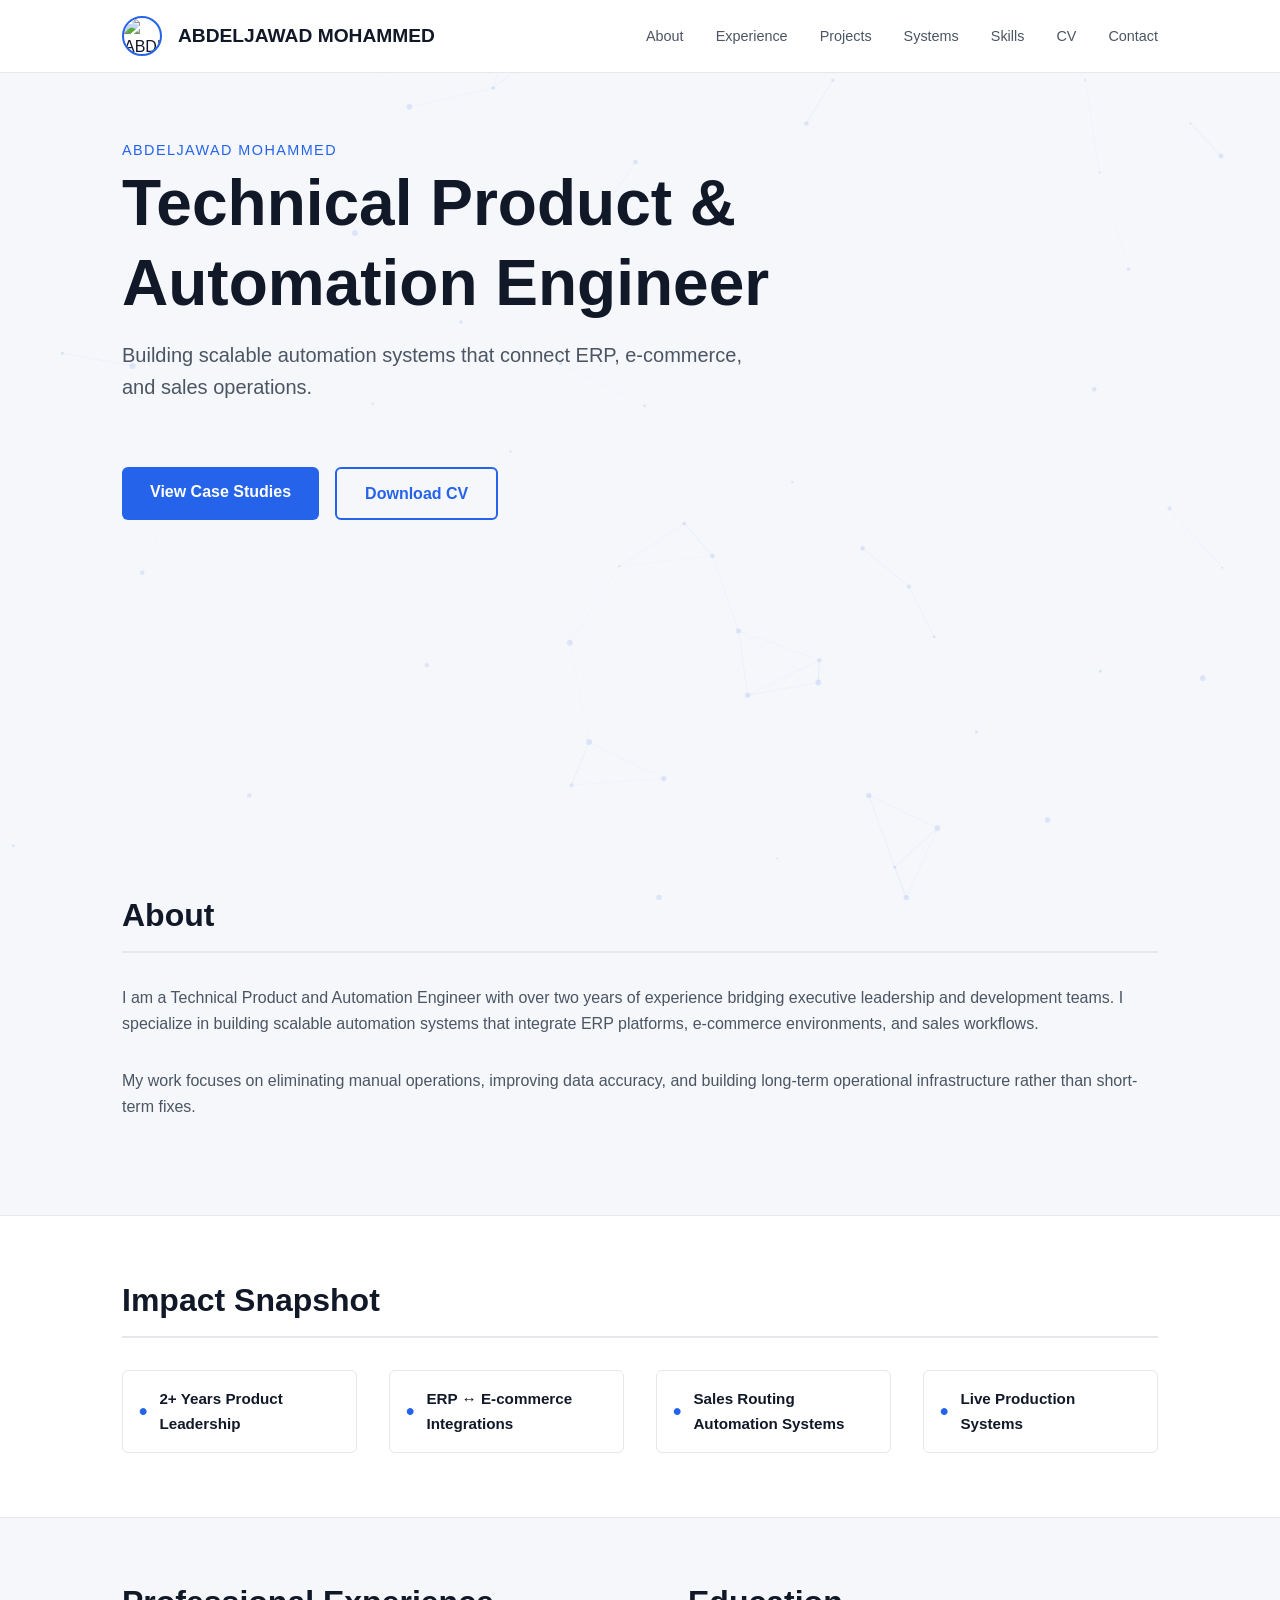
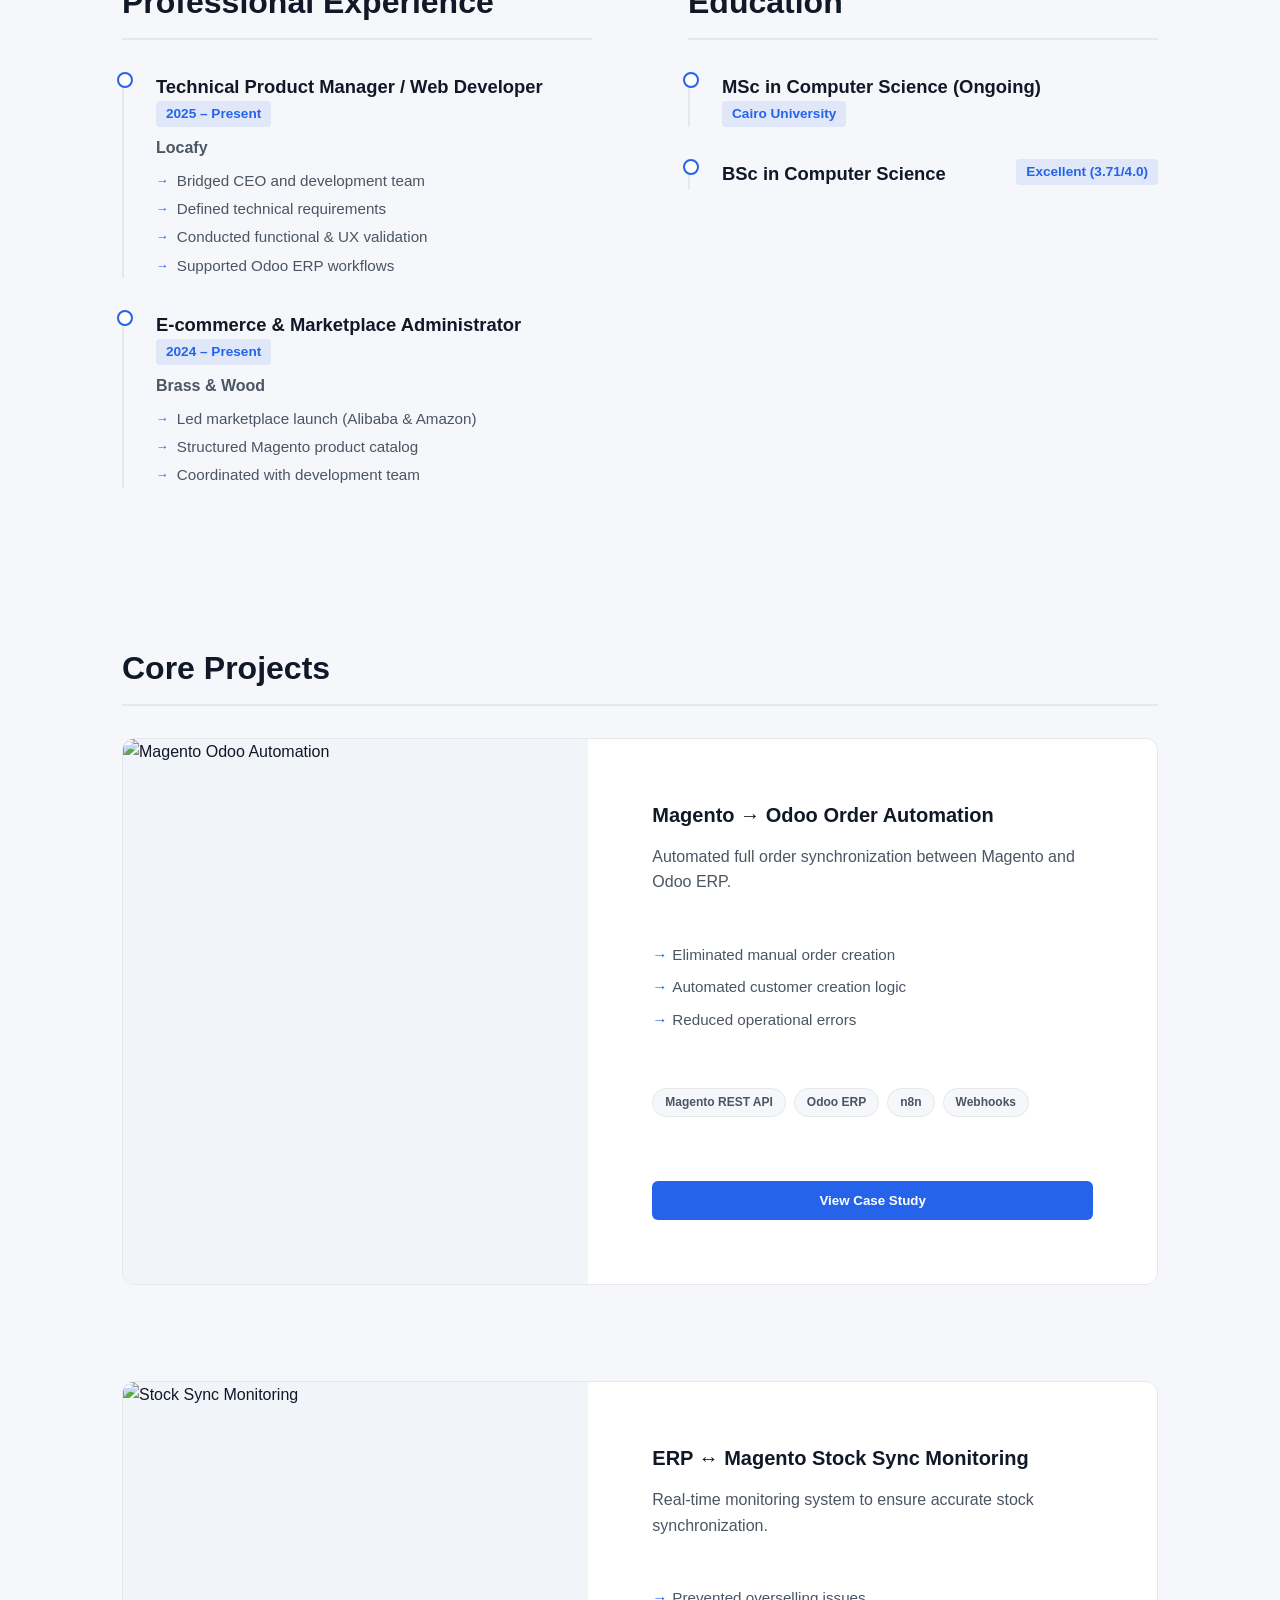
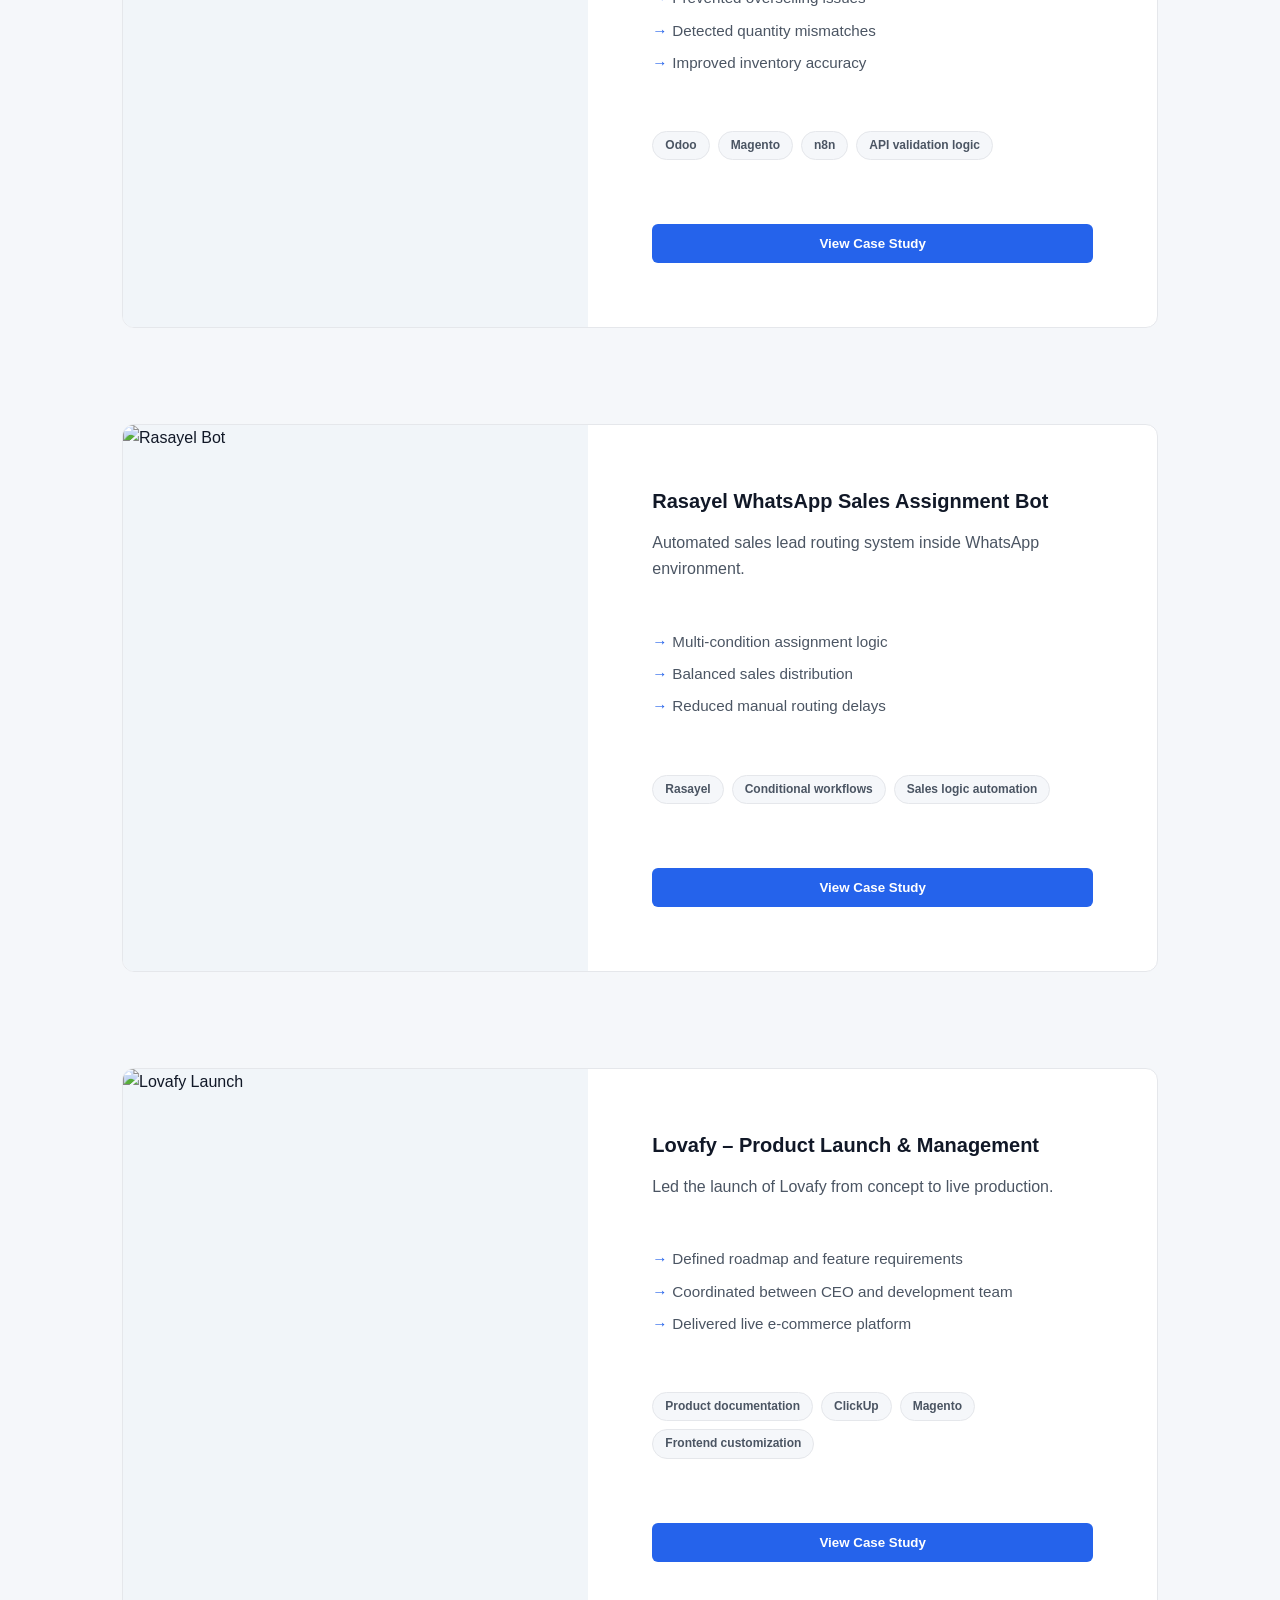
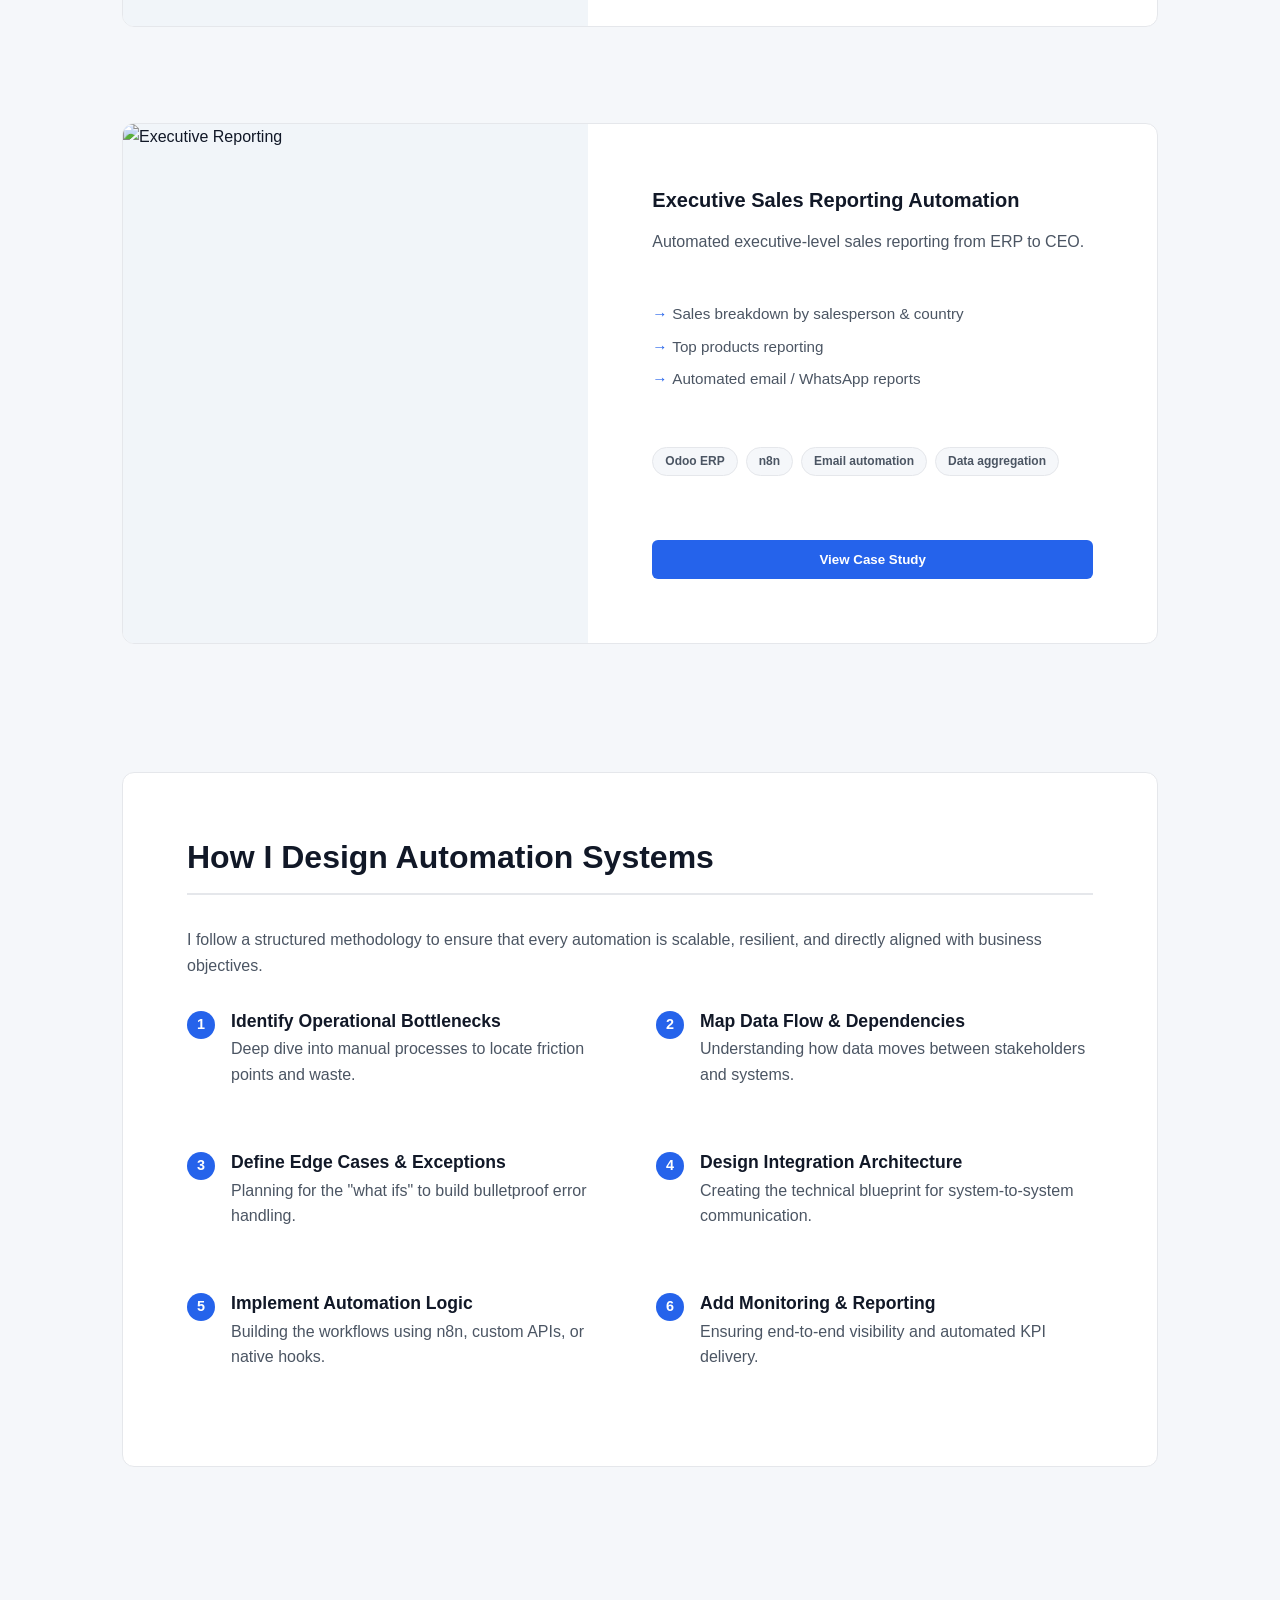
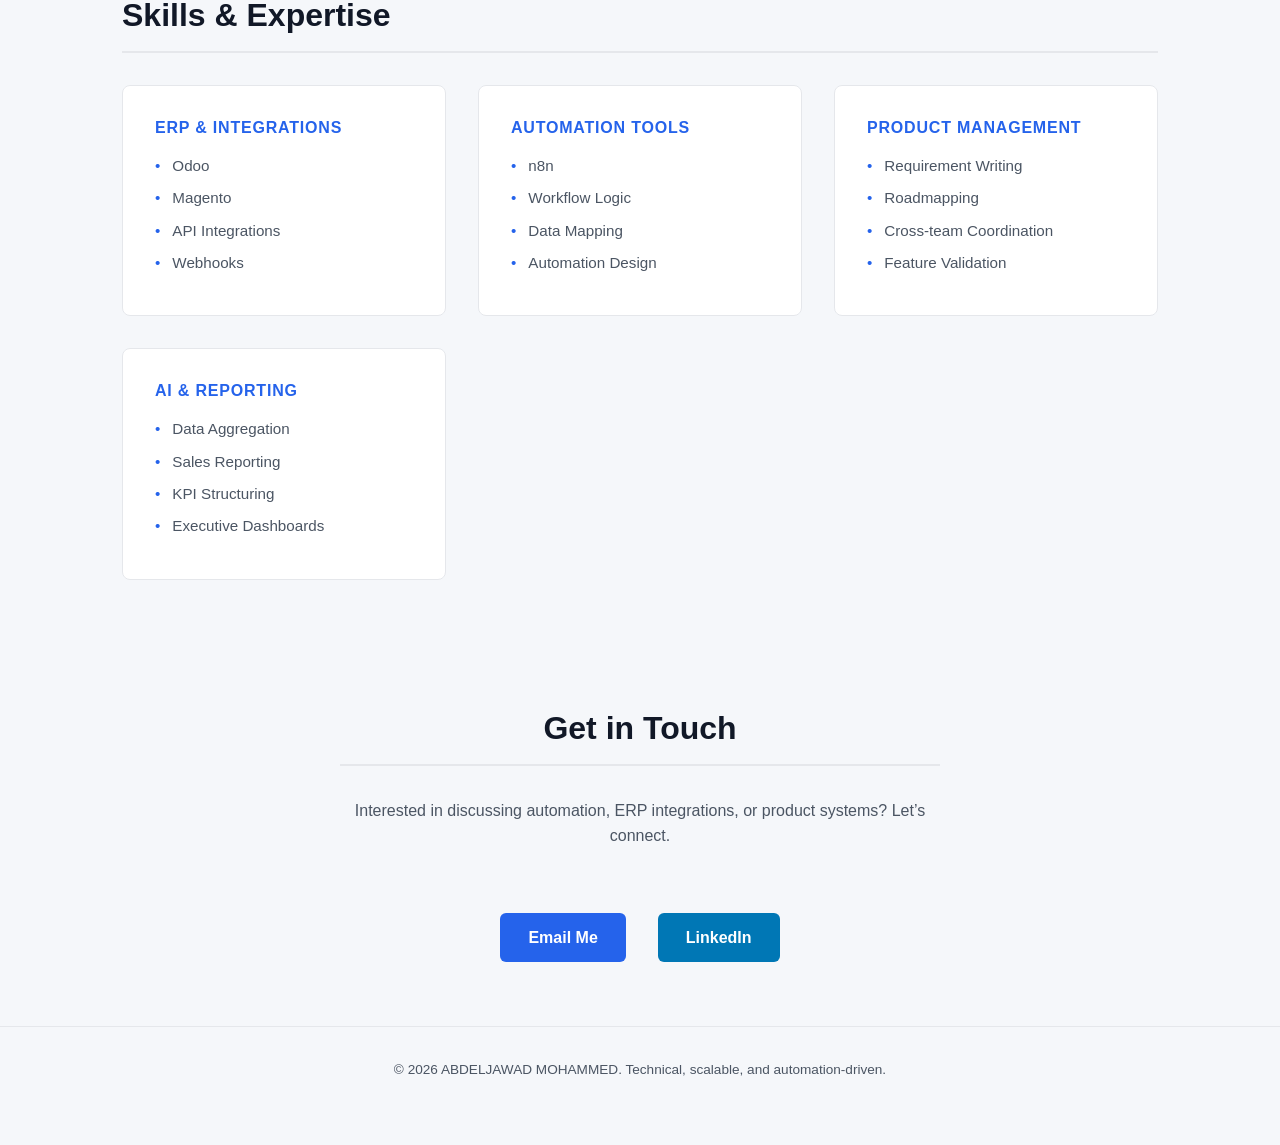
==== index.html @ 56928dad "Add files via upload" ====
<!DOCTYPE html>
<html lang="en">

<head>
    <meta charset="UTF-8">
    <meta name="viewport" content="width=device-width, initial-scale=1.0">
    <title>ABDELJAWAD MOHAMMED | Technical Product & Automation Engineer</title>
    <style>
        /* 
  ========================================
  CSS VARIABLES & ROOT
  ========================================
*/

        :root {
            /* Colors */
            --primary-color: #2563eb;
            /* Professional Blue */
            --primary-hover: #1d4ed8;
            --bg-color: #f5f7fa;
            /* Soft Gray */
            --text-color: #111827;
            /* Minimal Black */
            --text-secondary: #4b5563;
            /* Gray for subtle text */
            --border-color: #e5e7eb;
            --card-bg: #ffffff;

            /* Layout & Spacing */
            --container-max-width: 1100px;
            --spacing-xs: 0.5rem;
            --spacing-sm: 1rem;
            --spacing-md: 2rem;
            --spacing-lg: 4rem;
            --spacing-xl: 6rem;

            /* Typography */
            --font-main: -apple-system, BlinkMacSystemFont, "Segoe UI", Roboto, Oxygen, Ubuntu, Cantarell, "Open Sans", "Helvetica Neue", sans-serif;
            --font-size-base: 1rem;
            --line-height: 1.6;

            /* Utilities */
            --transition-speed: 0.3s;
            --shadow: 0 1px 3px 0 rgba(0, 0, 0, 0.1), 0 1px 2px 0 rgba(0, 0, 0, 0.06);
            --shadow-hover: 0 10px 15px -3px rgba(0, 0, 0, 0.1), 0 4px 6px -2px rgba(0, 0, 0, 0.05);
        }

        /* 
  ========================================
  LAYOUT & BASE STYLES
  ========================================
*/

        * {
            margin: 0;
            padding: 0;
            box-sizing: border-box;
        }

        html {
            scroll-behavior: smooth;
        }

        body {
            font-family: var(--font-main);
            background-color: var(--bg-color);
            color: var(--text-color);
            line-height: var(--line-height);
            font-size: var(--font-size-base);
            -webkit-font-smoothing: antialiased;
        }

        body.modal-open {
            overflow: hidden;
        }

        .container {
            max-width: var(--container-max-width);
            margin: 0 auto;
            padding: 0 var(--spacing-md);
        }

        section {
            padding: var(--spacing-lg) 0;
        }

        /* 
  ========================================
  TYPOGRAPHY
  ========================================
*/

        h1,
        h2,
        h3,
        h4 {
            font-weight: 700;
            margin-bottom: var(--spacing-sm);
            line-height: 1.25;
        }

        h1 {
            font-size: 2.5rem;
        }

        h2 {
            font-size: 2rem;
            border-bottom: 2px solid var(--border-color);
            padding-bottom: var(--spacing-sm);
            margin-bottom: var(--spacing-md);
        }

        h3 {
            font-size: 1.25rem;
        }

        p {
            margin-bottom: var(--spacing-md);
            color: var(--text-secondary);
        }

        a {
            color: var(--primary-color);
            text-decoration: none;
            transition: color var(--transition-speed);
        }

        a:hover {
            color: var(--primary-hover);
        }

        /* 
  ========================================
  COMPONENTS
  ========================================
*/

        /* Navigation */
        .main-header {
            position: sticky;
            top: 0;
            background-color: rgba(255, 255, 255, 0.95);
            backdrop-filter: blur(10px);
            border-bottom: 1px solid var(--border-color);
            z-index: 1000;
            padding: var(--spacing-sm) 0;
        }

        .nav-wrapper {
            display: flex;
            justify-content: space-between;
            align-items: center;
        }

        .nav-brand {
            display: flex;
            align-items: center;
            gap: var(--spacing-sm);
        }

        .header-avatar {
            width: 40px;
            height: 40px;
            border-radius: 50%;
            object-fit: cover;
            border: 2px solid var(--primary-color);
        }

        .nav-logo {
            font-weight: 700;
            font-size: 1.2rem;
            color: var(--text-color);
        }

        .nav-menu {
            list-style: none;
            display: flex;
            gap: var(--spacing-md);
        }

        .nav-link {
            color: var(--text-secondary);
            font-weight: 500;
            font-size: 0.9rem;
        }

        .nav-link:hover {
            color: var(--primary-color);
        }

        /* Hero Section */
        .hero-container {
            display: flex;
            flex-direction: column;
            justify-content: center;
            align-items: flex-start;
            min-height: 70vh;
        }

        .hero-name {
            color: var(--primary-color);
            text-transform: uppercase;
            letter-spacing: 0.1em;
            font-size: 0.9rem;
            margin-bottom: var(--spacing-xs);
        }

        .hero-title {
            font-size: 3.5rem;
            margin-bottom: var(--spacing-sm);
            color: var(--text-color);
        }

        .hero-sentence {
            font-size: 1.25rem;
            max-width: 650px;
            color: var(--text-secondary);
        }

        .cta-button {
            display: inline-block;
            background-color: var(--primary-color);
            color: #fff;
            padding: 0.75rem 1.75rem;
            border-radius: 6px;
            font-weight: 600;
            margin-top: var(--spacing-md);
            transition: transform 0.2s, background-color 0.2s, box-shadow 0.2s;
            border: none;
            cursor: pointer;
            text-align: center;
        }

        .cta-button:hover {
            background-color: var(--primary-hover);
            color: #fff;
            transform: translateY(-2px);
            box-shadow: 0 4px 6px -1px rgba(0, 0, 0, 0.1);
        }

        .cta-button-secondary {
            background-color: transparent;
            color: var(--primary-color);
            border: 2px solid var(--primary-color);
        }

        .cta-button-secondary:hover {
            background-color: var(--primary-color);
            color: #fff;
        }

        .hero-buttons {
            display: flex;
            gap: var(--spacing-sm);
            flex-wrap: wrap;
        }

        @media (max-width: 767px) {
            .hero-buttons .cta-button {
                width: 100%;
            }
        }

        /* Impact Section */
        .impact-grid {
            display: grid;
            grid-template-columns: repeat(auto-fit, minmax(200px, 1fr));
            gap: var(--spacing-md);
            margin-top: var(--spacing-md);
        }

        .impact-item {
            display: flex;
            align-items: center;
            font-weight: 600;
            color: var(--text-color);
            font-size: 0.95rem;
            padding: var(--spacing-sm);
            background: #fff;
            border: 1px solid var(--border-color);
            border-radius: 6px;
        }

        .impact-item::before {
            content: "•";
            color: var(--primary-color);
            font-size: 1.5rem;
            margin-right: 12px;
        }

        /* Project Cards */
        .project-section-grid {
            display: grid;
            grid-template-columns: 1fr;
            gap: var(--spacing-xl);
        }

        .project-card {
            background-color: var(--card-bg);
            border: 1px solid var(--border-color);
            border-radius: 12px;
            overflow: hidden;
            display: flex;
            flex-direction: column;
            transition: transform 0.3s, box-shadow 0.3s;
        }

        .project-card:hover {
            transform: translateY(-5px);
            box-shadow: var(--shadow-hover);
        }

        .project-media {
            width: 100%;
            aspect-ratio: 16/9;
            background-color: #f1f5f9;
            display: flex;
            align-items: center;
            justify-content: center;
            overflow: hidden;
        }

        .project-media img {
            width: 100%;
            height: 100%;
            object-fit: cover;
        }

        .project-content {
            padding: var(--spacing-lg);
            display: flex;
            flex-direction: column;
        }

        .project-highlights {
            list-style: none;
            margin: var(--spacing-sm) 0;
        }

        .project-highlights li {
            position: relative;
            padding-left: 20px;
            margin-bottom: 8px;
            font-size: 0.95rem;
            color: var(--text-secondary);
        }

        .project-highlights li::before {
            content: "→";
            position: absolute;
            left: 0;
            color: var(--primary-color);
        }

        .tech-stack {
            display: flex;
            flex-wrap: wrap;
            gap: var(--spacing-xs);
            margin: var(--spacing-md) 0;
        }

        .tech-badge {
            background-color: var(--bg-color);
            padding: 4px 12px;
            border-radius: 20px;
            font-size: 0.75rem;
            font-weight: 600;
            border: 1px solid var(--border-color);
            color: var(--text-secondary);
        }

        /* Skills */
        .skills-grid {
            display: grid;
            grid-template-columns: repeat(auto-fit, minmax(250px, 1fr));
            gap: var(--spacing-md);
        }

        .skills-category {
            background-color: var(--card-bg);
            padding: var(--spacing-md);
            border-radius: 8px;
            border: 1px solid var(--border-color);
        }

        .skills-category h3 {
            margin-bottom: var(--spacing-sm);
            color: var(--primary-color);
            font-size: 1rem;
            text-transform: uppercase;
            letter-spacing: 0.05em;
        }

        .skills-list {
            list-style: none;
        }

        .skills-list li {
            margin-bottom: 8px;
            font-size: 0.95rem;
            color: var(--text-secondary);
            display: flex;
            align-items: center;
        }

        .skills-list li::before {
            content: "•";
            color: var(--primary-color);
            margin-right: 12px;
        }

        /* Systems Approach */
        .systems-approach {
            background: #fff;
            padding: var(--spacing-lg);
            border-radius: 12px;
            border: 1px solid var(--border-color);
        }

        .steps-grid {
            display: grid;
            grid-template-columns: repeat(auto-fit, minmax(300px, 1fr));
            gap: var(--spacing-md);
            margin-top: var(--spacing-md);
        }

        .step-item {
            display: flex;
            gap: var(--spacing-sm);
        }

        .step-number {
            background: var(--primary-color);
            color: #fff;
            width: 28px;
            height: 28px;
            border-radius: 50%;
            display: flex;
            align-items: center;
            justify-content: center;
            font-weight: 700;
            font-size: 0.9rem;
            flex-shrink: 0;
        }

        .step-text h4 {
            font-size: 1.1rem;
            margin-bottom: 4px;
        }

        /* Modal System */
        .modal-overlay {
            position: fixed;
            top: 0;
            left: 0;
            width: 100%;
            height: 100%;
            background: rgba(17, 24, 39, 0.7);
            backdrop-filter: blur(4px);
            display: none;
            justify-content: center;
            align-items: center;
            z-index: 2000;
            opacity: 0;
            transition: opacity 0.3s ease;
        }

        .modal-overlay.active {
            display: flex;
            opacity: 1;
        }

        .modal-content {
            background: #fff;
            width: 90%;
            max-width: 900px;
            max-height: 90vh;
            border-radius: 12px;
            position: relative;
            overflow-y: auto;
            padding: var(--spacing-lg);
            box-shadow: 0 20px 25px -5px rgba(0, 0, 0, 0.1);
        }

        .modal-close {
            position: absolute;
            top: 20px;
            right: 20px;
            background: var(--bg-color);
            border: none;
            width: 40px;
            height: 40px;
            border-radius: 50%;
            cursor: pointer;
            display: flex;
            align-items: center;
            justify-content: center;
            font-size: 1.5rem;
            font-weight: bold;
            color: var(--text-secondary);
            transition: background 0.2s;
        }

        .modal-close:hover {
            background: var(--border-color);
            color: var(--text-color);
        }

        .modal-section {
            margin-bottom: var(--spacing-lg);
        }

        .modal-section h4 {
            text-transform: uppercase;
            letter-spacing: 0.1em;
            font-size: 0.85rem;
            color: var(--primary-color);
            margin-bottom: var(--spacing-sm);
        }

        .media-gallery {
            display: grid;
            grid-template-columns: repeat(auto-fit, minmax(250px, 1fr));
            gap: var(--spacing-sm);
            margin-top: var(--spacing-sm);
        }

        .media-item {
            aspect-ratio: 16/9;
            background: var(--bg-color);
            border-radius: 6px;
            display: flex;
            align-items: center;
            justify-content: center;
            color: var(--text-secondary);
            font-size: 0.9rem;
            border: 1px dashed var(--border-color);
        }

        /* Contact */
        .contact-wrapper {
            max-width: 600px;
            margin: 0 auto;
            text-align: center;
        }

        .contact-links {
            display: flex;
            justify-content: center;
            gap: var(--spacing-md);
            margin-top: var(--spacing-md);
        }

        /* Footer */
        .main-footer {
            padding: var(--spacing-md) 0;
            border-top: 1px solid var(--border-color);
            text-align: center;
            font-size: 0.85rem;
            color: var(--text-secondary);
        }

        /* 
  ========================================
  UTILITIES
  ========================================
*/

        .text-center {
            text-align: center;
        }

        .mt-sm {
            margin-top: var(--spacing-sm);
        }

        .mt-md {
            margin-top: var(--spacing-md);
        }

        /* 
  ========================================
  RESPONSIVE (Mobile First)
  ========================================
*/

        @media (max-width: 767px) {
            .hero-container {
                align-items: center;
                text-align: center;
                min-height: 60vh;
            }

            .hero-title {
                font-size: 2.2rem;
            }

            .cta-button {
                width: 100%;
            }

            .nav-menu {
                display: none;
                /* In a real project, add a hamburger menu */
            }

            section {
                padding: var(--spacing-lg) 0;
            }

            .modal-content {
                padding: var(--spacing-md);
                width: 95%;
            }
        }

        @media (min-width: 768px) {
            .project-card {
                flex-direction: row;
                min-height: 450px;
            }

            .project-media {
                width: 45%;
                aspect-ratio: auto;
            }

            .project-content {
                width: 55%;
                padding: var(--spacing-lg);
            }

            .hero-title {
                font-size: 4rem;
            }

            .profile-photo {
                width: 150px;
                height: 150px;
                border-radius: 50%;
                object-fit: cover;
                border: 4px solid #fff;
                box-shadow: var(--shadow);
                margin-bottom: var(--spacing-md);
            }

            .hero-layout {
                display: flex;
                flex-direction: column;
                align-items: flex-start;
                gap: var(--spacing-md);
            }

            @media (min-width: 768px) {
                .hero-layout {
                    flex-direction: row-reverse;
                    align-items: center;
                    justify-content: space-between;
                    width: 100%;
                    gap: var(--spacing-xl);
                }

                .profile-photo {
                    width: 250px;
                    height: 250px;
                    margin-bottom: 0;
                }

                .hero-text {
                    flex: 1;
                }
            }
        }

        /* Experience & Education Styles */
        .exp-item,
        .edu-item {
            position: relative;
            padding-left: 2rem;
            border-left: 2px solid var(--border-color);
            margin-bottom: var(--spacing-md);
            transition: border-color var(--transition-speed);
        }

        .exp-item:hover,
        .edu-item:hover {
            border-left-color: var(--primary-color);
        }

        .exp-item::before,
        .edu-item::before {
            content: "";
            position: absolute;
            left: -7px;
            top: 0;
            width: 12px;
            height: 12px;
            border-radius: 50%;
            background: #fff;
            border: 2px solid var(--primary-color);
        }

        .exp-header,
        .edu-header {
            display: flex;
            justify-content: space-between;
            align-items: flex-start;
            flex-wrap: wrap;
            margin-bottom: var(--spacing-xs);
        }

        .exp-title,
        .edu-title {
            font-weight: 700;
            font-size: 1.15rem;
            color: var(--text-color);
        }

        .exp-date,
        .edu-date {
            font-size: 0.85rem;
            font-weight: 600;
            color: var(--primary-color);
            background: rgba(37, 99, 235, 0.1);
            padding: 2px 10px;
            border-radius: 4px;
        }

        .exp-company {
            font-weight: 600;
            color: var(--text-secondary);
            margin-bottom: var(--spacing-xs);
        }

        .exp-list {
            list-style: none;
            padding: 0;
        }

        .exp-list li {
            font-size: 0.95rem;
            color: var(--text-secondary);
            margin-bottom: 4px;
            display: flex;
            align-items: center;
        }

        .exp-list li::before {
            content: "→";
            color: var(--primary-color);
            margin-right: 8px;
            font-size: 0.8rem;
        }

        /* 
  ========================================
  ANIMATIONS & INTERACTIVITY
  ========================================
*/
        #bg-canvas {
            position: fixed;
            top: 0;
            left: 0;
            width: 100%;
            height: 100%;
            z-index: -1;
            pointer-events: none;
            opacity: 0.6;
        }

        .reveal {
            opacity: 0;
            transform: translateY(30px);
            transition: all 0.8s cubic-bezier(0.16, 1, 0.3, 1);
        }

        .reveal.active {
            opacity: 1;
            transform: translateY(0);
        }

        @keyframes fadeInUp {
            from {
                opacity: 0;
                transform: translateY(20px);
            }

            to {
                opacity: 1;
                transform: translateY(0);
            }
        }

        .animate-fade-in {
            animation: fadeInUp 0.8s cubic-bezier(0.16, 1, 0.3, 1) forwards;
        }

        .delay-1 {
            animation-delay: 0.2s;
        }

        .delay-2 {
            animation-delay: 0.4s;
        }

        .delay-3 {
            animation-delay: 0.6s;
        }

        /* Card Hover Premium Effects */
        .project-card,
        .skills-category,
        .exp-item,
        .edu-item {
            transition: transform 0.4s cubic-bezier(0.16, 1, 0.3, 1), box-shadow 0.4s ease;
        }

        .project-card:hover {
            transform: translateY(-8px) scale(1.01);
            box-shadow: 0 20px 40px rgba(0, 0, 0, 0.08);
        }

        .skills-category:hover,
        .exp-item:hover,
        .edu-item:hover {
            transform: translateX(5px);
        }

        .cta-button-secondary {
            background-color: transparent;
            color: var(--primary-color);
            border: 2px solid var(--primary-color);
        }

        .cta-button-secondary:hover {
            background-color: var(--primary-color);
            color: #fff;
        }

        .hero-buttons {
            display: flex;
            gap: var(--spacing-sm);
            flex-wrap: wrap;
        }

        @media (max-width: 767px) {
            .hero-buttons .cta-button {
                width: 100%;
            }
        }
    </style>
</head>

<body>
    <canvas id="bg-canvas"></canvas>

    <!-- HEADER / NAVIGATION START -->
    <header class="main-header">
        <div class="container nav-wrapper">
            <div class="nav-brand">
                <img src="https://images.unsplash.com/photo-1507003211169-0a1dd7228f2d?bg=f5f7fa&auto=format&fit=crop&q=80&w=100"
                    alt="ABDELJAWAD MOHAMMED" class="header-avatar">
                <div class="nav-logo">ABDELJAWAD MOHAMMED</div>
            </div>
            <nav>
                <ul class="nav-menu">
                    <li><a href="#about" class="nav-link">About</a></li>
                    <li><a href="#experience" class="nav-link">Experience</a></li>
                    <li><a href="#projects" class="nav-link">Projects</a></li>
                    <li><a href="#systems" class="nav-link">Systems</a></li>
                    <li><a href="#skills" class="nav-link">Skills</a></li>
                    <li><a href="images/cv.pdf" class="nav-link" download>CV</a></li>
                    <li><a href="#contact" class="nav-link">Contact</a></li>
                </ul>
            </nav>
        </div>
    </header>
    <!-- HEADER / NAVIGATION END -->

    <main>
        <!-- HERO SECTION START -->
        <section id="hero" class="hero-section">
            <div class="container hero-container">
                <div class="hero-text">
                    <span class="hero-name animate-fade-in">ABDELJAWAD MOHAMMED</span>
                    <h1 class="hero-title animate-fade-in delay-1">Technical Product & <br>Automation Engineer</h1>
                    <p class="hero-sentence animate-fade-in delay-2">
                        Building scalable automation systems that connect ERP, e-commerce, and sales operations.
                    </p>
                    <div class="hero-buttons animate-fade-in delay-3">
                        <a href="#projects" class="cta-button">View Case Studies</a>
                        <a href="images/cv.pdf" class="cta-button cta-button-secondary" download>Download CV</a>
                    </div>
                </div>
            </div>
        </section>
        <!-- HERO SECTION END -->

        <!-- ABOUT SECTION START -->
        <section id="about" class="about-section">
            <div class="container">
                <h2>About</h2>
                <div class="about-content"
                    style="display: flex; flex-wrap: wrap; gap: var(--spacing-lg); align-items: center;">
                    <div style="flex: 1; min-width: 300px;">
                        <p>
                            I am a Technical Product and Automation Engineer with over two years of experience bridging
                            executive leadership and development teams. I specialize in building scalable automation
                            systems that integrate ERP platforms, e-commerce environments, and sales workflows.
                        </p>
                        <p>
                            My work focuses on eliminating manual operations, improving data accuracy, and building
                            long-term operational infrastructure rather than short-term fixes.
                        </p>
                    </div>
                </div>
            </div>
        </section>
        <!-- ABOUT SECTION END -->

        <!-- IMPACT SNAPSHOT START -->
        <section id="impact" class="impact-section"
            style="background: #fff; border-top: 1px solid var(--border-color); border-bottom: 1px solid var(--border-color);">
            <div class="container">
                <h2>Impact Snapshot</h2>
                <div class="impact-grid">
                    <div class="impact-item">2+ Years Product Leadership</div>
                    <div class="impact-item">ERP ↔ E-commerce Integrations</div>
                    <div class="impact-item">Sales Routing Automation Systems</div>
                    <div class="impact-item">Live Production Systems</div>
                </div>
            </div>
        </section>
        <!-- IMPACT SNAPSHOT END -->

        <!-- EXPERIENCE SECTION START -->
        <section id="experience" class="experience-section">
            <div class="container">
                <div
                    style="display: grid; grid-template-columns: repeat(auto-fit, minmax(300px, 1fr)); gap: var(--spacing-xl);">
                    <!-- Professional Experience -->
                    <div>
                        <h2>Professional Experience</h2>

                        <div class="exp-item">
                            <div class="exp-header">
                                <div class="exp-title">Technical Product Manager / Web Developer</div>
                                <div class="exp-date">2025 – Present</div>
                            </div>
                            <div class="exp-company">Locafy</div>
                            <ul class="exp-list">
                                <li>Bridged CEO and development team</li>
                                <li>Defined technical requirements</li>
                                <li>Conducted functional & UX validation</li>
                                <li>Supported Odoo ERP workflows</li>
                            </ul>
                        </div>

                        <div class="exp-item">
                            <div class="exp-header">
                                <div class="exp-title">E-commerce & Marketplace Administrator</div>
                                <div class="exp-date">2024 – Present</div>
                            </div>
                            <div class="exp-company">Brass & Wood</div>
                            <ul class="exp-list">
                                <li>Led marketplace launch (Alibaba & Amazon)</li>
                                <li>Structured Magento product catalog</li>
                                <li>Coordinated with development team</li>
                            </ul>
                        </div>
                    </div>

                    <!-- Education -->
                    <div>
                        <h2>Education</h2>

                        <div class="edu-item">
                            <div class="edu-header">
                                <div class="edu-title">MSc in Computer Science (Ongoing)</div>
                                <div class="edu-date">Cairo University</div>
                            </div>
                        </div>

                        <div class="edu-item">
                            <div class="edu-header">
                                <div class="edu-title">BSc in Computer Science</div>
                                <div class="edu-date">Excellent (3.71/4.0)</div>
                            </div>
                        </div>
                    </div>
                </div>
            </div>
        </section>
        <!-- EXPERIENCE SECTION END -->

        <!-- PROJECTS SECTION START -->
        <section id="projects" class="project-section">
            <div class="container">
                <h2>Core Projects</h2>
                <div class="project-section-grid">

                    <!-- PROJECT CARD 1 -->
                    <article class="project-card">
                        <div class="project-media">
                            <img src="https://images.unsplash.com/photo-1551288049-bebda4e38f71?auto=format&fit=crop&q=80&w=800"
                                alt="Magento Odoo Automation">
                        </div>
                        <div class="project-content">
                            <h3>Magento → Odoo Order Automation</h3>
                            <p>Automated full order synchronization between Magento and Odoo ERP.</p>
                            <ul class="project-highlights">
                                <li>Eliminated manual order creation</li>
                                <li>Automated customer creation logic</li>
                                <li>Reduced operational errors</li>
                            </ul>
                            <div class="tech-stack">
                                <span class="tech-badge">Magento REST API</span>
                                <span class="tech-badge">Odoo ERP</span>
                                <span class="tech-badge">n8n</span>
                                <span class="tech-badge">Webhooks</span>
                            </div>
                            <button class="cta-button open-modal" data-project="project1">View Case Study</button>
                        </div>
                    </article>

                    <!-- PROJECT CARD 2 -->
                    <article class="project-card">
                        <div class="project-media">
                            <img src="https://images.unsplash.com/photo-1518770660439-4636190af475?auto=format&fit=crop&q=80&w=800"
                                alt="Stock Sync Monitoring">
                        </div>
                        <div class="project-content">
                            <h3>ERP ↔ Magento Stock Sync Monitoring</h3>
                            <p>Real-time monitoring system to ensure accurate stock synchronization.</p>
                            <ul class="project-highlights">
                                <li>Prevented overselling issues</li>
                                <li>Detected quantity mismatches</li>
                                <li>Improved inventory accuracy</li>
                            </ul>
                            <div class="tech-stack">
                                <span class="tech-badge">Odoo</span>
                                <span class="tech-badge">Magento</span>
                                <span class="tech-badge">n8n</span>
                                <span class="tech-badge">API validation logic</span>
                            </div>
                            <button class="cta-button open-modal" data-project="project2">View Case Study</button>
                        </div>
                    </article>

                    <!-- PROJECT CARD 3 -->
                    <article class="project-card">
                        <div class="project-media">
                            <img src="https://images.unsplash.com/photo-1551434678-e076c223a692?auto=format&fit=crop&q=80&w=800"
                                alt="Rasayel Bot">
                        </div>
                        <div class="project-content">
                            <h3>Rasayel WhatsApp Sales Assignment Bot</h3>
                            <p>Automated sales lead routing system inside WhatsApp environment.</p>
                            <ul class="project-highlights">
                                <li>Multi-condition assignment logic</li>
                                <li>Balanced sales distribution</li>
                                <li>Reduced manual routing delays</li>
                            </ul>
                            <div class="tech-stack">
                                <span class="tech-badge">Rasayel</span>
                                <span class="tech-badge">Conditional workflows</span>
                                <span class="tech-badge">Sales logic automation</span>
                            </div>
                            <button class="cta-button open-modal" data-project="project3">View Case Study</button>
                        </div>
                    </article>

                    <!-- PROJECT CARD 4 -->
                    <article class="project-card">
                        <div class="project-media">
                            <img src="https://images.unsplash.com/photo-1460925895917-afdab827c52f?auto=format&fit=crop&q=80&w=800"
                                alt="Lovafy Launch">
                        </div>
                        <div class="project-content">
                            <h3>Lovafy – Product Launch & Management</h3>
                            <p>Led the launch of Lovafy from concept to live production.</p>
                            <ul class="project-highlights">
                                <li>Defined roadmap and feature requirements</li>
                                <li>Coordinated between CEO and development team</li>
                                <li>Delivered live e-commerce platform</li>
                            </ul>
                            <div class="tech-stack">
                                <span class="tech-badge">Product documentation</span>
                                <span class="tech-badge">ClickUp</span>
                                <span class="tech-badge">Magento</span>
                                <span class="tech-badge">Frontend customization</span>
                            </div>
                            <button class="cta-button open-modal" data-project="project4">View Case Study</button>
                        </div>
                    </article>

                    <!-- PROJECT CARD 5 -->
                    <article class="project-card">
                        <div class="project-media">
                            <img src="https://images.unsplash.com/photo-1551288049-bebda4e38f71?auto=format&fit=crop&q=80&w=800"
                                alt="Executive Reporting">
                        </div>
                        <div class="project-content">
                            <h3>Executive Sales Reporting Automation</h3>
                            <p>Automated executive-level sales reporting from ERP to CEO.</p>
                            <ul class="project-highlights">
                                <li>Sales breakdown by salesperson & country</li>
                                <li>Top products reporting</li>
                                <li>Automated email / WhatsApp reports</li>
                            </ul>
                            <div class="tech-stack">
                                <span class="tech-badge">Odoo ERP</span>
                                <span class="tech-badge">n8n</span>
                                <span class="tech-badge">Email automation</span>
                                <span class="tech-badge">Data aggregation</span>
                            </div>
                            <button class="cta-button open-modal" data-project="project5">View Case Study</button>
                        </div>
                    </article>

                </div>
            </div>
        </section>
        <!-- PROJECTS SECTION END -->

        <!-- SYSTEMS APPROACH START -->
        <section id="systems" class="systems-section">
            <div class="container">
                <div class="systems-approach">
                    <h2>How I Design Automation Systems</h2>
                    <p>I follow a structured methodology to ensure that every automation is scalable, resilient, and
                        directly aligned with business objectives.</p>
                    <div class="steps-grid">
                        <div class="step-item">
                            <div class="step-number">1</div>
                            <div class="step-text">
                                <h4>Identify Operational Bottlenecks</h4>
                                <p>Deep dive into manual processes to locate friction points and waste.</p>
                            </div>
                        </div>
                        <div class="step-item">
                            <div class="step-number">2</div>
                            <div class="step-text">
                                <h4>Map Data Flow & Dependencies</h4>
                                <p>Understanding how data moves between stakeholders and systems.</p>
                            </div>
                        </div>
                        <div class="step-item">
                            <div class="step-number">3</div>
                            <div class="step-text">
                                <h4>Define Edge Cases & Exceptions</h4>
                                <p>Planning for the "what ifs" to build bulletproof error handling.</p>
                            </div>
                        </div>
                        <div class="step-item">
                            <div class="step-number">4</div>
                            <div class="step-text">
                                <h4>Design Integration Architecture</h4>
                                <p>Creating the technical blueprint for system-to-system communication.</p>
                            </div>
                        </div>
                        <div class="step-item">
                            <div class="step-number">5</div>
                            <div class="step-text">
                                <h4>Implement Automation Logic</h4>
                                <p>Building the workflows using n8n, custom APIs, or native hooks.</p>
                            </div>
                        </div>
                        <div class="step-item">
                            <div class="step-number">6</div>
                            <div class="step-text">
                                <h4>Add Monitoring & Reporting</h4>
                                <p>Ensuring end-to-end visibility and automated KPI delivery.</p>
                            </div>
                        </div>
                    </div>
                </div>
            </div>
        </section>
        <!-- SYSTEMS APPROACH END -->

        <!-- SKILLS SECTION START -->
        <section id="skills" class="skills-section reveal">
            <div class="container">
                <h2>Skills & Expertise</h2>
                <div class="skills-grid">

                    <div class="skills-category">
                        <h3>ERP & Integrations</h3>
                        <ul class="skills-list">
                            <li>Odoo</li>
                            <li>Magento</li>
                            <li>API Integrations</li>
                            <li>Webhooks</li>
                        </ul>
                    </div>

                    <div class="skills-category">
                        <h3>Automation Tools</h3>
                        <ul class="skills-list">
                            <li>n8n</li>
                            <li>Workflow Logic</li>
                            <li>Data Mapping</li>
                            <li>Automation Design</li>
                        </ul>
                    </div>

                    <div class="skills-category">
                        <h3>Product Management</h3>
                        <ul class="skills-list">
                            <li>Requirement Writing</li>
                            <li>Roadmapping</li>
                            <li>Cross-team Coordination</li>
                            <li>Feature Validation</li>
                        </ul>
                    </div>

                    <div class="skills-category">
                        <h3>AI & Reporting</h3>
                        <ul class="skills-list">
                            <li>Data Aggregation</li>
                            <li>Sales Reporting</li>
                            <li>KPI Structuring</li>
                            <li>Executive Dashboards</li>
                        </ul>
                    </div>

                </div>
            </div>
        </section>
        <!-- SKILLS SECTION END -->

        <!-- CONTACT SECTION START -->
        <section id="contact" class="contact-section">
            <div class="container">
                <div class="contact-wrapper">
                    <h2>Get in Touch</h2>
                    <p>Interested in discussing automation, ERP integrations, or product systems? Let’s connect.</p>
                    <div class="contact-links">
                        <a href="mailto:contact@example.com" class="cta-button">Email Me</a>
                        <a href="https://www.linkedin.com/in/abdeljawad-mohammad-a510312a4/" target="_blank"
                            class="cta-button" style="background-color: #0077b5;">LinkedIn</a>
                    </div>
                </div>
            </div>
        </section>
        <!-- CONTACT SECTION END -->
    </main>

    <!-- FOOTER START -->
    <footer class="main-footer">
        <div class="container">
            <p>&copy; 2026 ABDELJAWAD MOHAMMED. Technical, scalable, and automation-driven.</p>
        </div>
    </footer>
    <!-- FOOTER END -->

    <!-- REUSABLE MODAL COMPONENT START -->
    <div class="modal-overlay" id="modalOverlay">
        <div class="modal-content">
            <button class="modal-close" id="modalClose">&times;</button>
            <div id="modalBody">
                <!-- Content injected via JS -->
            </div>
        </div>
    </div>
    <!-- REUSABLE MODAL COMPONENT END -->

    <script>
        // Project Technical Data for Modal
        const projectData = {
            project1: {
                title: "Magento → Odoo Order Automation",
                problem: "Manual order transmission from Magento to Odoo ERP was causing processing bottlenecks, data entry errors, and significant delays in fulfillment.",
                solution: "Implemented a real-time automation engine using n8n and Magento REST APIs to instantly create orders and customers in Odoo upon checkout.",
                impact: "100% elimination of manual data entry, 0% synchronization errors, and a 4-hour reduction in order-to-fulfillment lead time.",
                architecture: "Webhooks → n8n Orchestrator → Magento REST → Odoo XML-RPC",
                media: ["Screenshot 1", "Screenshot 2"]
            },
            project2: {
                title: "ERP ↔ Magento Stock Sync Monitoring",
                problem: "Discrepancies between warehouse stock levels and online availability led to overselling and poor customer experience.",
                solution: "Built a persistent monitoring layer that validates stock counts across systems every 15 minutes, flagging mismatches immediately.",
                impact: "Prevented over 50+ potential overselling incidents per month and achieved 99.9% inventory accuracy.",
                architecture: "Odoo Stock API ↔ n8n Validation Logic ↔ Magento Category API",
                media: ["Monitoring Dashboard", "Alert System"]
            },
            project3: {
                title: "Rasayel WhatsApp Sales Assignment Bot",
                problem: "Incoming leads on WhatsApp were being manually assigned, leading to slow response times and uneven workload distribution among sales reps.",
                solution: "Developed a conditional routing bot that evaluates lead region, product interest, and rep availability to assign conversations automatically.",
                impact: "Average lead response time dropped from 45 minutes to 2 minutes; balanced workload increased sales team efficiency by 30%.",
                architecture: "Rasayel API → Logic Controllers → Sales Assignment Rules",
                media: ["Workflow Diagram", "Assignment Logic"]
            },
            project4: {
                title: "Lovafy – Product Launch & Management",
                problem: "The project lacked a technical roadmap and a bridge between executive vision and development execution, delaying the launch of the MVP.",
                solution: "Took ownership of the product lifecycle, defining technical requirements, managing the backlog in ClickUp, and coordinating frontend customizations.",
                impact: "Successfully delivered the live production platform on schedule with all core features validated and functional.",
                architecture: "Product Roadmap ↔ ClickUp Backlog ↔ Multidisciplinary Team",
                media: ["Product Roadmap", "Platform Preview"]
            },
            project5: {
                title: "Executive Sales Reporting Automation",
                problem: "Executives had to wait until the end of the month for manual reports, making data-driven decision-making difficult mid-month.",
                solution: "Automated the extraction and aggregation of sales data from Odoo, delivering dynamic daily reports via email and WhatsApp.",
                impact: "Real-time visibility into salesperson performance and top products, enabling immediate strategic pivots.",
                architecture: "Odoo Data Models → n8n Aggregator → HTML Email / WhatsApp API",
                media: ["Sample Report", "Automation Logic"]
            }
        };

        const overlay = document.getElementById('modalOverlay');
        const modalBody = document.getElementById('modalBody');
        const closeBtn = document.getElementById('modalClose');

        function openModal(projectId) {
            const data = projectData[projectId]
            if (!data) return;

            modalBody.innerHTML = `
                <div class="modal-section">
                    <h1 style="font-size: 1.8rem; margin-bottom: 0.5rem;">${data.title}</h1>
                    <div class="tech-stack">
                        ${document.querySelector(`[data-project="${projectId}"]`).parentElement.querySelector('.tech-stack').innerHTML}
                    </div>
                </div>
                
                <div class="modal-section">
                    <h4>The Problem</h4>
                    <p>${data.problem}</p>
                </div>

                <div class="modal-section">
                    <h4>The Solution</h4>
                    <p>${data.solution}</p>
                </div>

                <div class="modal-section">
                    <h4>Architecture</h4>
                    <p style="font-family: monospace; background: var(--bg-color); padding: 1rem; border-radius: 6px; font-size: 0.9rem;">${data.architecture}</p>
                </div>

                <div class="modal-section">
                    <h4>Results & Impact</h4>
                    <p>${data.impact}</p>
                </div>

                <div class="modal-section">
                    <h4>Media Gallery</h4>
                    <div class="media-gallery">
                        <div class="media-item">Image Placement 1</div>
                        <div class="media-item">Image Placement 2</div>
                        <div class="media-item">Future Video/PDF Link</div>
                    </div>
                </div>
            `;

            overlay.classList.add('active');
            document.body.classList.add('modal-open');
        }

        function closeModal() {
            overlay.classList.remove('active');
            document.body.classList.remove('modal-open');
        }

        // Event Listeners
        document.querySelectorAll('.open-modal').forEach(btn => {
            btn.addEventListener('click', () => openModal(btn.dataset.project));
        });

        closeBtn.addEventListener('click', closeModal);
        overlay.addEventListener('click', (e) => {
            if (e.target === overlay) closeModal();
        });

        document.addEventListener('keydown', (e) => {
            if (e.key === 'Escape') closeModal();
        });

        /* 
  ========================================
  PARTICLE BACKGROUND SYSTEM
  ========================================
*/
        const canvas = document.getElementById('bg-canvas');
        const ctx = canvas.getContext('2d');
        let particles = [];
        const particleCount = 60;
        const mouse = { x: null, y: null, radius: 150 };

        window.addEventListener('mousemove', (e) => {
            mouse.x = e.x;
            mouse.y = e.y;
        });

        function resizeCanvas() {
            canvas.width = window.innerWidth;
            canvas.height = window.innerHeight;
        }

        class Particle {
            constructor() {
                this.x = Math.random() * canvas.width;
                this.y = Math.random() * canvas.height;
                this.size = Math.random() * 2 + 1;
                this.speedX = Math.random() * 0.5 - 0.25;
                this.speedY = Math.random() * 0.5 - 0.25;
                this.baseX = this.x;
                this.baseY = this.y;
                this.density = (Math.random() * 30) + 1;
            }

            draw() {
                ctx.fillStyle = 'rgba(37, 99, 235, 0.2)';
                ctx.beginPath();
                ctx.arc(this.x, this.y, this.size, 0, Math.PI * 2);
                ctx.closePath();
                ctx.fill();
            }

            update() {
                // Return to base position
                let dx = mouse.x - this.x;
                let dy = mouse.y - this.y;
                let distance = Math.sqrt(dx * dx + dy * dy);
                let forceDirectionX = dx / distance;
                let forceDirectionY = dy / distance;
                let maxDistance = mouse.radius;
                let force = (maxDistance - distance) / maxDistance;
                let directionX = forceDirectionX * force * this.density;
                let directionY = forceDirectionY * force * this.density;

                if (distance < mouse.radius) {
                    this.x -= directionX;
                    this.y -= directionY;
                } else {
                    if (this.x !== this.baseX) {
                        let dx = this.x - this.baseX;
                        this.x -= dx / 15;
                    }
                    if (this.y !== this.baseY) {
                        let dy = this.y - this.baseY;
                        this.y -= dy / 15;
                    }
                }

                // Gentle drift
                this.baseX += this.speedX;
                this.baseY += this.speedY;

                // Bounce off edges
                if (this.baseX > canvas.width || this.baseX < 0) this.speedX *= -1;
                if (this.baseY > canvas.height || this.baseY < 0) this.speedY *= -1;
            }
        }

        function initParticles() {
            particles = [];
            for (let i = 0; i < particleCount; i++) {
                particles.push(new Particle());
            }
        }

        function animate() {
            ctx.clearRect(0, 0, canvas.width, canvas.height);
            for (let i = 0; i < particles.length; i++) {
                particles[i].update();
                particles[i].draw();

                for (let j = i; j < particles.length; j++) {
                    let dx = particles[i].x - particles[j].x;
                    let dy = particles[i].y - particles[j].y;
                    let distance = Math.sqrt(dx * dx + dy * dy);

                    if (distance < 120) {
                        ctx.strokeStyle = `rgba(37, 99, 235, ${0.15 * (1 - distance / 120)})`;
                        ctx.lineWidth = 1;
                        ctx.beginPath();
                        ctx.moveTo(particles[i].x, particles[i].y);
                        ctx.lineTo(particles[j].x, particles[j].y);
                        ctx.stroke();
                        ctx.closePath();
                    }
                }
            }
            requestAnimationFrame(animate);
        }

        /* 
  ========================================
  SCROLL REVEAL OBSERVER
  ========================================
*/
        const revealCallback = (entries, observer) => {
            entries.forEach(entry => {
                if (entry.isIntersecting) {
                    entry.target.classList.add('active');
                }
            });
        };

        const revealObserver = new IntersectionObserver(revealCallback, {
            threshold: 0.15
        });

        // Initialize everything
        window.addEventListener('resize', resizeCanvas);
        resizeCanvas();
        initParticles();
        animate();

        // Add reveal classes to sections
        document.querySelectorAll('section, .project-card, .exp-item, .edu-item, .skills-category').forEach(el => {
            el.classList.add('reveal');
            revealObserver.observe(el);
        });
    </script>
</body>

</html>
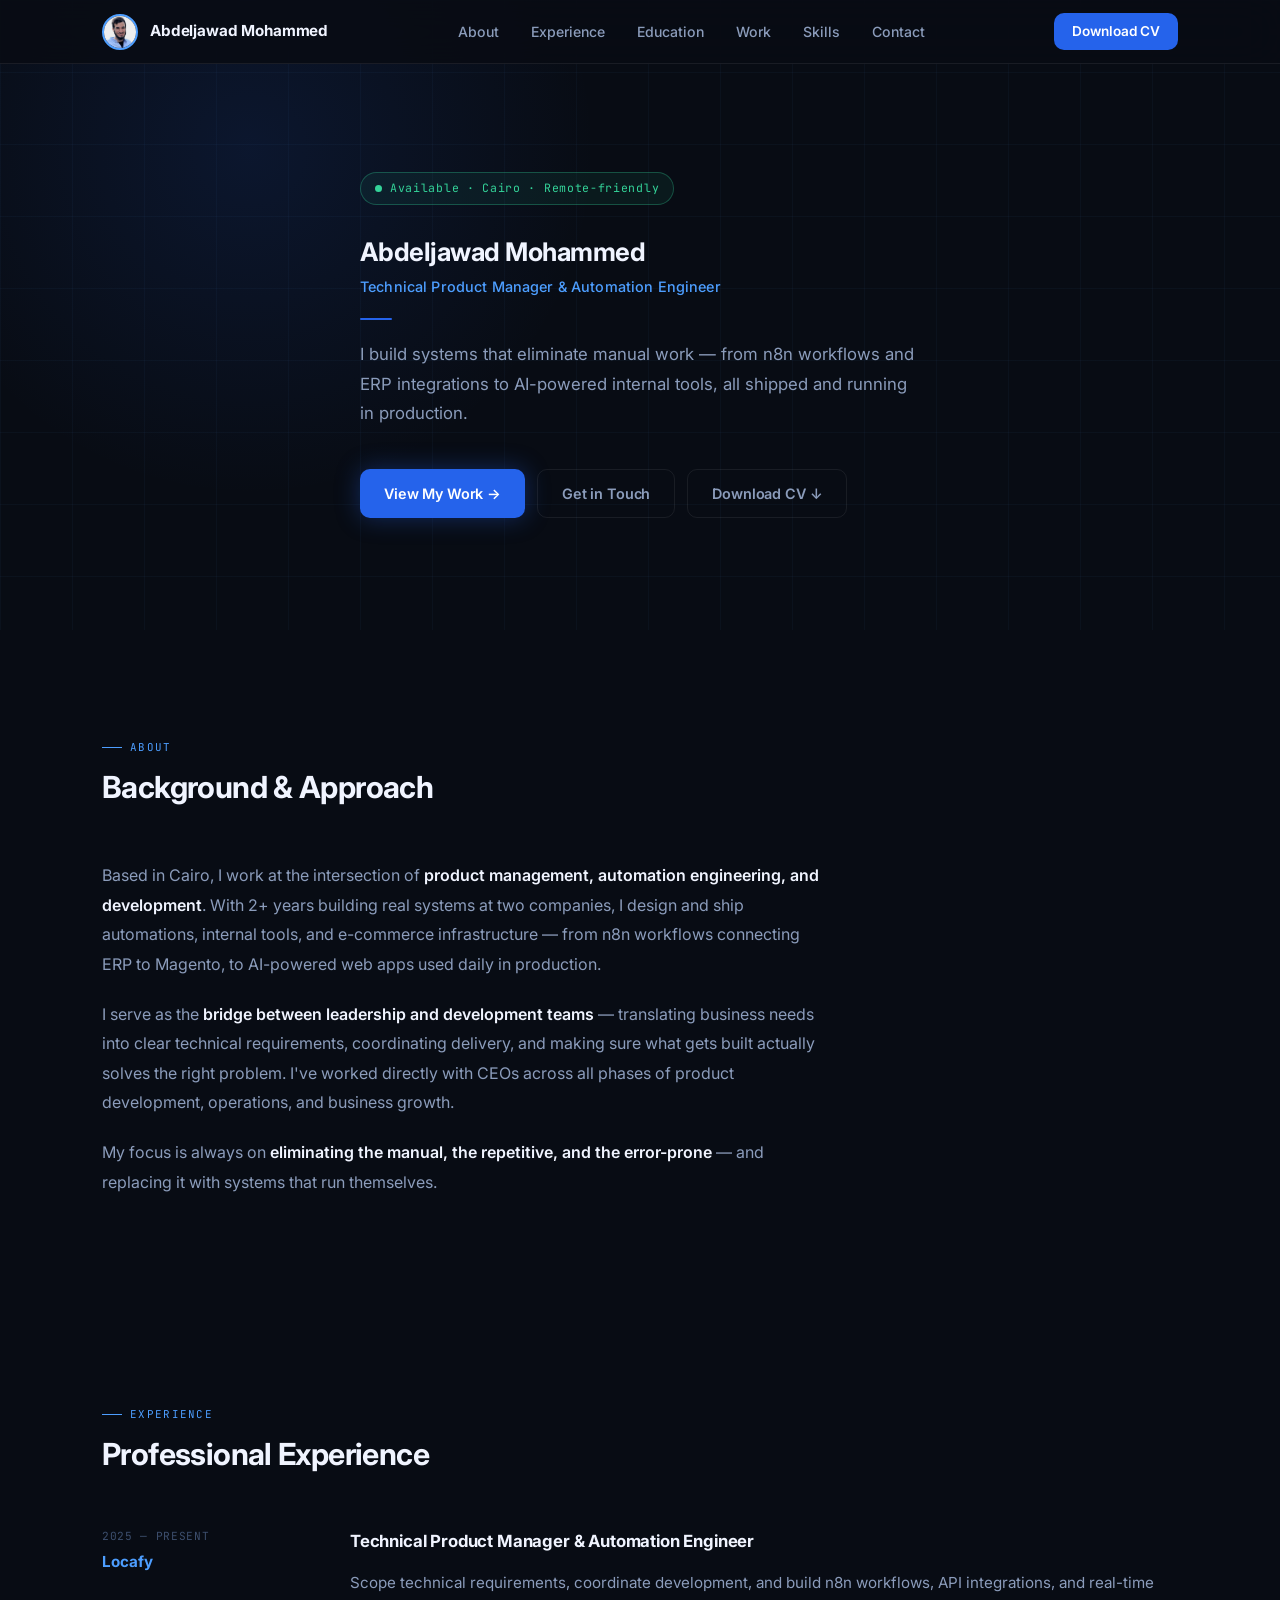
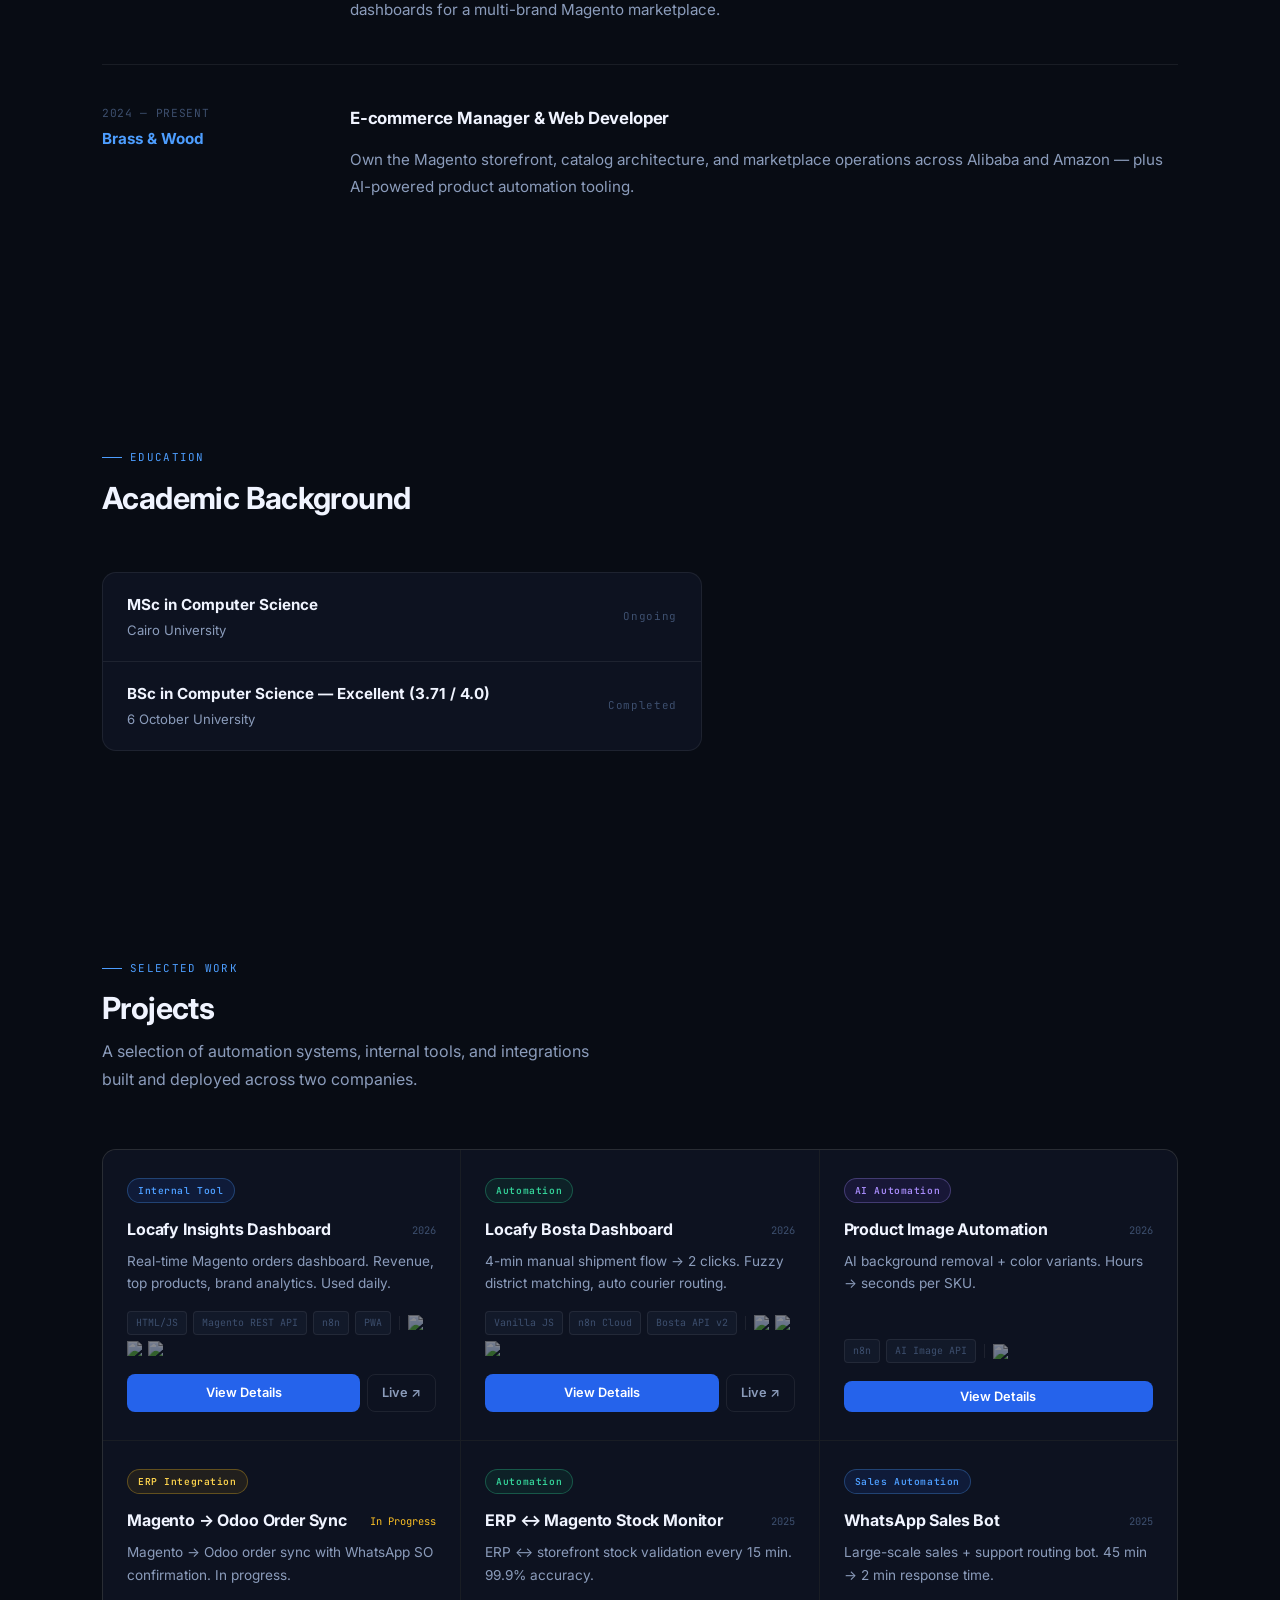
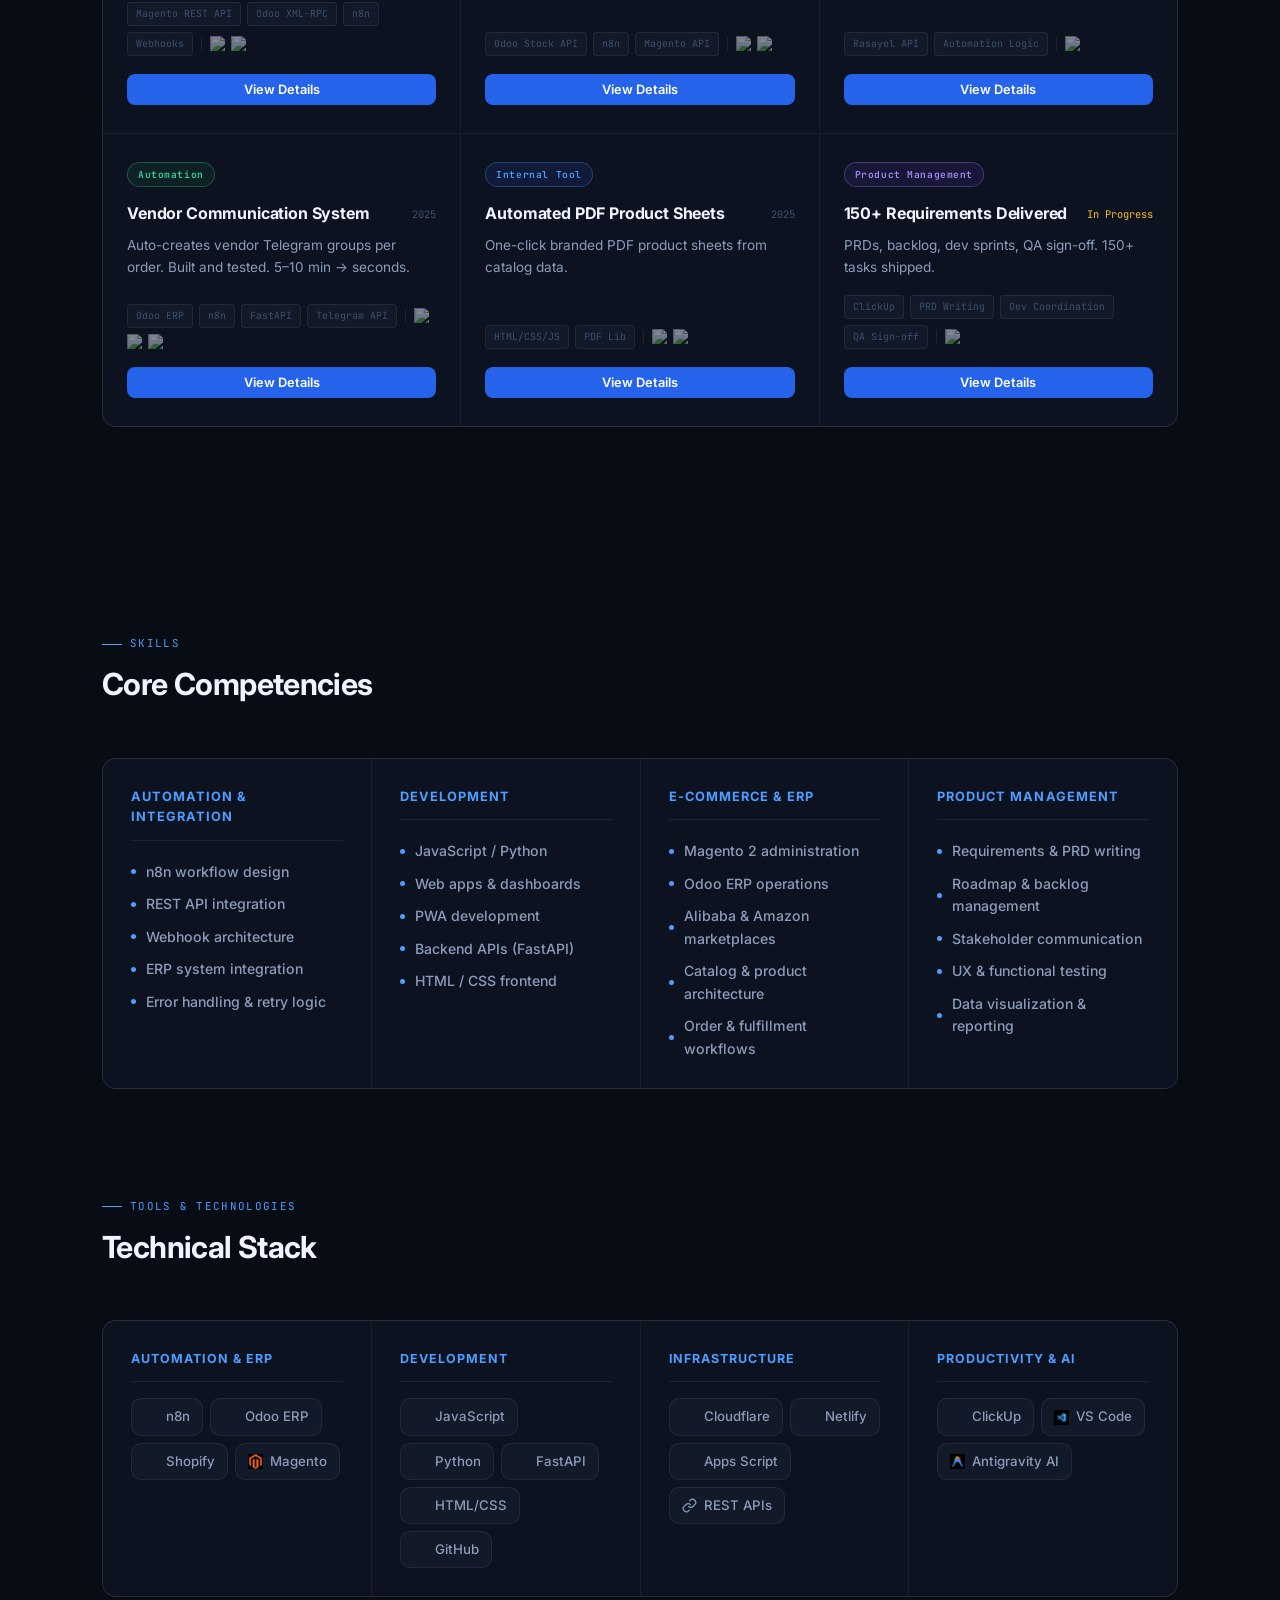
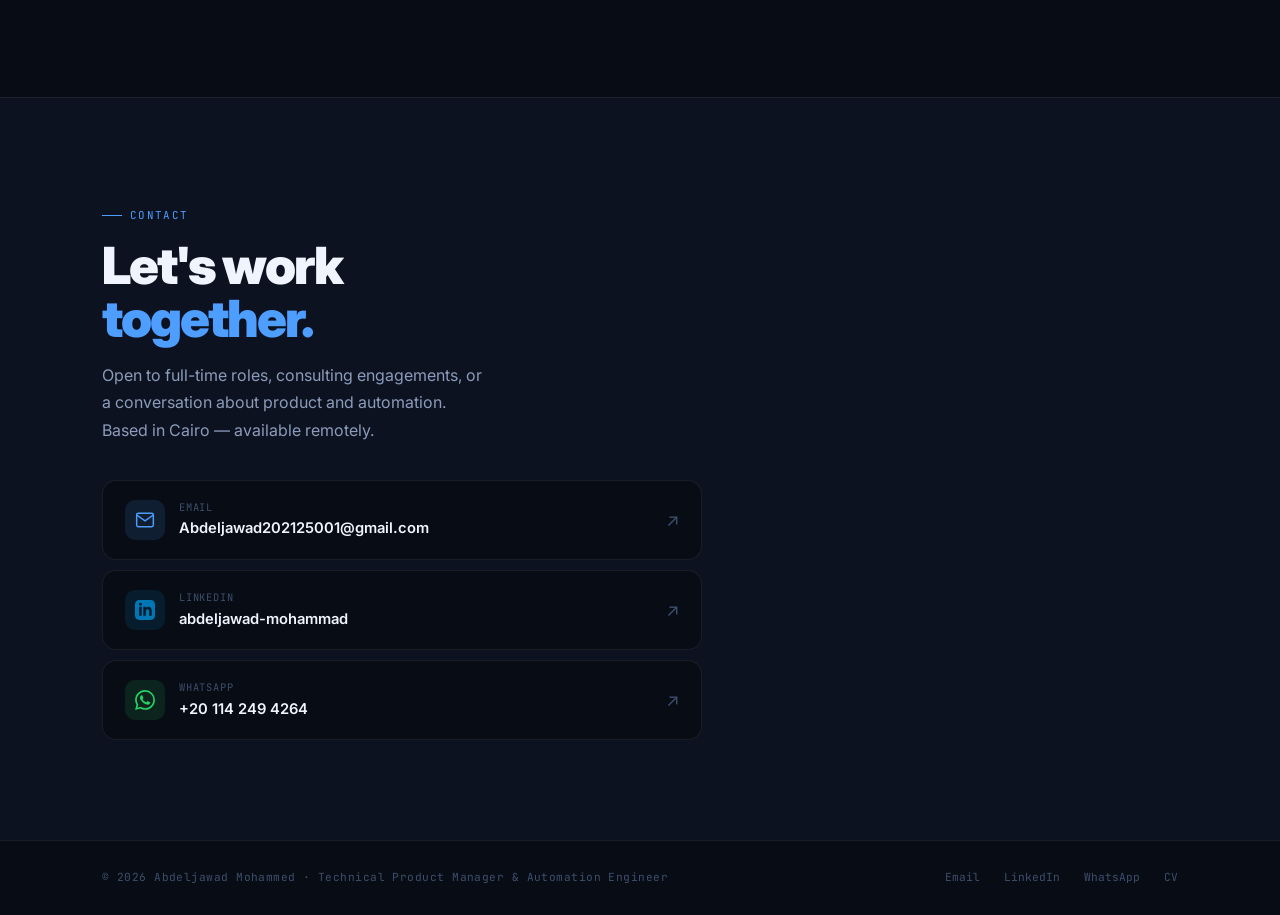
==== commit 3cf749ee: "Update index.html" ====
--- a/index.html
+++ b/index.html
@@ -1,1523 +1,1069 @@
 <!DOCTYPE html>
 <html lang="en">
-
 <head>
-    <meta charset="UTF-8">
-    <meta name="viewport" content="width=device-width, initial-scale=1.0">
-    <title>ABDELJAWAD MOHAMMED | Technical Product & Automation Engineer</title>
-    <style>
-        /* 
-  ========================================
-  CSS VARIABLES & ROOT
-  ========================================
-*/
-
-        :root {
-            /* Colors */
-            --primary-color: #2563eb;
-            /* Professional Blue */
-            --primary-hover: #1d4ed8;
-            --bg-color: #f5f7fa;
-            /* Soft Gray */
-            --text-color: #111827;
-            /* Minimal Black */
-            --text-secondary: #4b5563;
-            /* Gray for subtle text */
-            --border-color: #e5e7eb;
-            --card-bg: #ffffff;
-
-            /* Layout & Spacing */
-            --container-max-width: 1100px;
-            --spacing-xs: 0.5rem;
-            --spacing-sm: 1rem;
-            --spacing-md: 2rem;
-            --spacing-lg: 4rem;
-            --spacing-xl: 6rem;
-
-            /* Typography */
-            --font-main: -apple-system, BlinkMacSystemFont, "Segoe UI", Roboto, Oxygen, Ubuntu, Cantarell, "Open Sans", "Helvetica Neue", sans-serif;
-            --font-size-base: 1rem;
-            --line-height: 1.6;
-
-            /* Utilities */
-            --transition-speed: 0.3s;
-            --shadow: 0 1px 3px 0 rgba(0, 0, 0, 0.1), 0 1px 2px 0 rgba(0, 0, 0, 0.06);
-            --shadow-hover: 0 10px 15px -3px rgba(0, 0, 0, 0.1), 0 4px 6px -2px rgba(0, 0, 0, 0.05);
-        }
-
-        /* 
-  ========================================
-  LAYOUT & BASE STYLES
-  ========================================
-*/
-
-        * {
-            margin: 0;
-            padding: 0;
-            box-sizing: border-box;
-        }
-
-        html {
-            scroll-behavior: smooth;
-        }
-
-        body {
-            font-family: var(--font-main);
-            background-color: var(--bg-color);
-            color: var(--text-color);
-            line-height: var(--line-height);
-            font-size: var(--font-size-base);
-            -webkit-font-smoothing: antialiased;
-        }
-
-        body.modal-open {
-            overflow: hidden;
-        }
-
-        .container {
-            max-width: var(--container-max-width);
-            margin: 0 auto;
-            padding: 0 var(--spacing-md);
-        }
-
-        section {
-            padding: var(--spacing-lg) 0;
-        }
-
-        /* 
-  ========================================
-  TYPOGRAPHY
-  ========================================
-*/
-
-        h1,
-        h2,
-        h3,
-        h4 {
-            font-weight: 700;
-            margin-bottom: var(--spacing-sm);
-            line-height: 1.25;
-        }
-
-        h1 {
-            font-size: 2.5rem;
-        }
-
-        h2 {
-            font-size: 2rem;
-            border-bottom: 2px solid var(--border-color);
-            padding-bottom: var(--spacing-sm);
-            margin-bottom: var(--spacing-md);
-        }
-
-        h3 {
-            font-size: 1.25rem;
-        }
-
-        p {
-            margin-bottom: var(--spacing-md);
-            color: var(--text-secondary);
-        }
-
-        a {
-            color: var(--primary-color);
-            text-decoration: none;
-            transition: color var(--transition-speed);
-        }
-
-        a:hover {
-            color: var(--primary-hover);
-        }
-
-        /* 
-  ========================================
-  COMPONENTS
-  ========================================
-*/
-
-        /* Navigation */
-        .main-header {
-            position: sticky;
-            top: 0;
-            background-color: rgba(255, 255, 255, 0.95);
-            backdrop-filter: blur(10px);
-            border-bottom: 1px solid var(--border-color);
-            z-index: 1000;
-            padding: var(--spacing-sm) 0;
-        }
-
-        .nav-wrapper {
-            display: flex;
-            justify-content: space-between;
-            align-items: center;
-        }
-
-        .nav-brand {
-            display: flex;
-            align-items: center;
-            gap: var(--spacing-sm);
-        }
-
-        .header-avatar {
-            width: 40px;
-            height: 40px;
-            border-radius: 50%;
-            object-fit: cover;
-            border: 2px solid var(--primary-color);
-        }
-
-        .nav-logo {
-            font-weight: 700;
-            font-size: 1.2rem;
-            color: var(--text-color);
-        }
-
-        .nav-menu {
-            list-style: none;
-            display: flex;
-            gap: var(--spacing-md);
-        }
-
-        .nav-link {
-            color: var(--text-secondary);
-            font-weight: 500;
-            font-size: 0.9rem;
-        }
-
-        .nav-link:hover {
-            color: var(--primary-color);
-        }
-
-        /* Hero Section */
-        .hero-container {
-            display: flex;
-            flex-direction: column;
-            justify-content: center;
-            align-items: flex-start;
-            min-height: 70vh;
-        }
-
-        .hero-name {
-            color: var(--primary-color);
-            text-transform: uppercase;
-            letter-spacing: 0.1em;
-            font-size: 0.9rem;
-            margin-bottom: var(--spacing-xs);
-        }
-
-        .hero-title {
-            font-size: 3.5rem;
-            margin-bottom: var(--spacing-sm);
-            color: var(--text-color);
-        }
-
-        .hero-sentence {
-            font-size: 1.25rem;
-            max-width: 650px;
-            color: var(--text-secondary);
-        }
-
-        .cta-button {
-            display: inline-block;
-            background-color: var(--primary-color);
-            color: #fff;
-            padding: 0.75rem 1.75rem;
-            border-radius: 6px;
-            font-weight: 600;
-            margin-top: var(--spacing-md);
-            transition: transform 0.2s, background-color 0.2s, box-shadow 0.2s;
-            border: none;
-            cursor: pointer;
-            text-align: center;
-        }
-
-        .cta-button:hover {
-            background-color: var(--primary-hover);
-            color: #fff;
-            transform: translateY(-2px);
-            box-shadow: 0 4px 6px -1px rgba(0, 0, 0, 0.1);
-        }
-
-        .cta-button-secondary {
-            background-color: transparent;
-            color: var(--primary-color);
-            border: 2px solid var(--primary-color);
-        }
-
-        .cta-button-secondary:hover {
-            background-color: var(--primary-color);
-            color: #fff;
-        }
-
-        .hero-buttons {
-            display: flex;
-            gap: var(--spacing-sm);
-            flex-wrap: wrap;
-        }
-
-        @media (max-width: 767px) {
-            .hero-buttons .cta-button {
-                width: 100%;
-            }
-        }
-
-        /* Impact Section */
-        .impact-grid {
-            display: grid;
-            grid-template-columns: repeat(auto-fit, minmax(200px, 1fr));
-            gap: var(--spacing-md);
-            margin-top: var(--spacing-md);
-        }
-
-        .impact-item {
-            display: flex;
-            align-items: center;
-            font-weight: 600;
-            color: var(--text-color);
-            font-size: 0.95rem;
-            padding: var(--spacing-sm);
-            background: #fff;
-            border: 1px solid var(--border-color);
-            border-radius: 6px;
-        }
-
-        .impact-item::before {
-            content: "•";
-            color: var(--primary-color);
-            font-size: 1.5rem;
-            margin-right: 12px;
-        }
-
-        /* Project Cards */
-        .project-section-grid {
-            display: grid;
-            grid-template-columns: 1fr;
-            gap: var(--spacing-xl);
-        }
-
-        .project-card {
-            background-color: var(--card-bg);
-            border: 1px solid var(--border-color);
-            border-radius: 12px;
-            overflow: hidden;
-            display: flex;
-            flex-direction: column;
-            transition: transform 0.3s, box-shadow 0.3s;
-        }
-
-        .project-card:hover {
-            transform: translateY(-5px);
-            box-shadow: var(--shadow-hover);
-        }
-
-        .project-media {
-            width: 100%;
-            aspect-ratio: 16/9;
-            background-color: #f1f5f9;
-            display: flex;
-            align-items: center;
-            justify-content: center;
-            overflow: hidden;
-        }
-
-        .project-media img {
-            width: 100%;
-            height: 100%;
-            object-fit: cover;
-        }
-
-        .project-content {
-            padding: var(--spacing-lg);
-            display: flex;
-            flex-direction: column;
-        }
-
-        .project-highlights {
-            list-style: none;
-            margin: var(--spacing-sm) 0;
-        }
-
-        .project-highlights li {
-            position: relative;
-            padding-left: 20px;
-            margin-bottom: 8px;
-            font-size: 0.95rem;
-            color: var(--text-secondary);
-        }
-
-        .project-highlights li::before {
-            content: "→";
-            position: absolute;
-            left: 0;
-            color: var(--primary-color);
-        }
-
-        .tech-stack {
-            display: flex;
-            flex-wrap: wrap;
-            gap: var(--spacing-xs);
-            margin: var(--spacing-md) 0;
-        }
-
-        .tech-badge {
-            background-color: var(--bg-color);
-            padding: 4px 12px;
-            border-radius: 20px;
-            font-size: 0.75rem;
-            font-weight: 600;
-            border: 1px solid var(--border-color);
-            color: var(--text-secondary);
-        }
-
-        /* Skills */
-        .skills-grid {
-            display: grid;
-            grid-template-columns: repeat(auto-fit, minmax(250px, 1fr));
-            gap: var(--spacing-md);
-        }
-
-        .skills-category {
-            background-color: var(--card-bg);
-            padding: var(--spacing-md);
-            border-radius: 8px;
-            border: 1px solid var(--border-color);
-        }
-
-        .skills-category h3 {
-            margin-bottom: var(--spacing-sm);
-            color: var(--primary-color);
-            font-size: 1rem;
-            text-transform: uppercase;
-            letter-spacing: 0.05em;
-        }
-
-        .skills-list {
-            list-style: none;
-        }
-
-        .skills-list li {
-            margin-bottom: 8px;
-            font-size: 0.95rem;
-            color: var(--text-secondary);
-            display: flex;
-            align-items: center;
-        }
-
-        .skills-list li::before {
-            content: "•";
-            color: var(--primary-color);
-            margin-right: 12px;
-        }
-
-        /* Systems Approach */
-        .systems-approach {
-            background: #fff;
-            padding: var(--spacing-lg);
-            border-radius: 12px;
-            border: 1px solid var(--border-color);
-        }
-
-        .steps-grid {
-            display: grid;
-            grid-template-columns: repeat(auto-fit, minmax(300px, 1fr));
-            gap: var(--spacing-md);
-            margin-top: var(--spacing-md);
-        }
-
-        .step-item {
-            display: flex;
-            gap: var(--spacing-sm);
-        }
-
-        .step-number {
-            background: var(--primary-color);
-            color: #fff;
-            width: 28px;
-            height: 28px;
-            border-radius: 50%;
-            display: flex;
-            align-items: center;
-            justify-content: center;
-            font-weight: 700;
-            font-size: 0.9rem;
-            flex-shrink: 0;
-        }
-
-        .step-text h4 {
-            font-size: 1.1rem;
-            margin-bottom: 4px;
-        }
-
-        /* Modal System */
-        .modal-overlay {
-            position: fixed;
-            top: 0;
-            left: 0;
-            width: 100%;
-            height: 100%;
-            background: rgba(17, 24, 39, 0.7);
-            backdrop-filter: blur(4px);
-            display: none;
-            justify-content: center;
-            align-items: center;
-            z-index: 2000;
-            opacity: 0;
-            transition: opacity 0.3s ease;
-        }
-
-        .modal-overlay.active {
-            display: flex;
-            opacity: 1;
-        }
-
-        .modal-content {
-            background: #fff;
-            width: 90%;
-            max-width: 900px;
-            max-height: 90vh;
-            border-radius: 12px;
-            position: relative;
-            overflow-y: auto;
-            padding: var(--spacing-lg);
-            box-shadow: 0 20px 25px -5px rgba(0, 0, 0, 0.1);
-        }
-
-        .modal-close {
-            position: absolute;
-            top: 20px;
-            right: 20px;
-            background: var(--bg-color);
-            border: none;
-            width: 40px;
-            height: 40px;
-            border-radius: 50%;
-            cursor: pointer;
-            display: flex;
-            align-items: center;
-            justify-content: center;
-            font-size: 1.5rem;
-            font-weight: bold;
-            color: var(--text-secondary);
-            transition: background 0.2s;
-        }
-
-        .modal-close:hover {
-            background: var(--border-color);
-            color: var(--text-color);
-        }
-
-        .modal-section {
-            margin-bottom: var(--spacing-lg);
-        }
-
-        .modal-section h4 {
-            text-transform: uppercase;
-            letter-spacing: 0.1em;
-            font-size: 0.85rem;
-            color: var(--primary-color);
-            margin-bottom: var(--spacing-sm);
-        }
-
-        .media-gallery {
-            display: grid;
-            grid-template-columns: repeat(auto-fit, minmax(250px, 1fr));
-            gap: var(--spacing-sm);
-            margin-top: var(--spacing-sm);
-        }
-
-        .media-item {
-            aspect-ratio: 16/9;
-            background: var(--bg-color);
-            border-radius: 6px;
-            display: flex;
-            align-items: center;
-            justify-content: center;
-            color: var(--text-secondary);
-            font-size: 0.9rem;
-            border: 1px dashed var(--border-color);
-        }
-
-        /* Contact */
-        .contact-wrapper {
-            max-width: 600px;
-            margin: 0 auto;
-            text-align: center;
-        }
-
-        .contact-links {
-            display: flex;
-            justify-content: center;
-            gap: var(--spacing-md);
-            margin-top: var(--spacing-md);
-        }
-
-        /* Footer */
-        .main-footer {
-            padding: var(--spacing-md) 0;
-            border-top: 1px solid var(--border-color);
-            text-align: center;
-            font-size: 0.85rem;
-            color: var(--text-secondary);
-        }
-
-        /* 
-  ========================================
-  UTILITIES
-  ========================================
-*/
-
-        .text-center {
-            text-align: center;
-        }
-
-        .mt-sm {
-            margin-top: var(--spacing-sm);
-        }
-
-        .mt-md {
-            margin-top: var(--spacing-md);
-        }
-
-        /* 
-  ========================================
-  RESPONSIVE (Mobile First)
-  ========================================
-*/
-
-        @media (max-width: 767px) {
-            .hero-container {
-                align-items: center;
-                text-align: center;
-                min-height: 60vh;
-            }
-
-            .hero-title {
-                font-size: 2.2rem;
-            }
-
-            .cta-button {
-                width: 100%;
-            }
-
-            .nav-menu {
-                display: none;
-                /* In a real project, add a hamburger menu */
-            }
-
-            section {
-                padding: var(--spacing-lg) 0;
-            }
-
-            .modal-content {
-                padding: var(--spacing-md);
-                width: 95%;
-            }
-        }
-
-        @media (min-width: 768px) {
-            .project-card {
-                flex-direction: row;
-                min-height: 450px;
-            }
-
-            .project-media {
-                width: 45%;
-                aspect-ratio: auto;
-            }
-
-            .project-content {
-                width: 55%;
-                padding: var(--spacing-lg);
-            }
-
-            .hero-title {
-                font-size: 4rem;
-            }
-
-            .profile-photo {
-                width: 150px;
-                height: 150px;
-                border-radius: 50%;
-                object-fit: cover;
-                border: 4px solid #fff;
-                box-shadow: var(--shadow);
-                margin-bottom: var(--spacing-md);
-            }
-
-            .hero-layout {
-                display: flex;
-                flex-direction: column;
-                align-items: flex-start;
-                gap: var(--spacing-md);
-            }
-
-            @media (min-width: 768px) {
-                .hero-layout {
-                    flex-direction: row-reverse;
-                    align-items: center;
-                    justify-content: space-between;
-                    width: 100%;
-                    gap: var(--spacing-xl);
-                }
-
-                .profile-photo {
-                    width: 250px;
-                    height: 250px;
-                    margin-bottom: 0;
-                }
-
-                .hero-text {
-                    flex: 1;
-                }
-            }
-        }
-
-        /* Experience & Education Styles */
-        .exp-item,
-        .edu-item {
-            position: relative;
-            padding-left: 2rem;
-            border-left: 2px solid var(--border-color);
-            margin-bottom: var(--spacing-md);
-            transition: border-color var(--transition-speed);
-        }
-
-        .exp-item:hover,
-        .edu-item:hover {
-            border-left-color: var(--primary-color);
-        }
-
-        .exp-item::before,
-        .edu-item::before {
-            content: "";
-            position: absolute;
-            left: -7px;
-            top: 0;
-            width: 12px;
-            height: 12px;
-            border-radius: 50%;
-            background: #fff;
-            border: 2px solid var(--primary-color);
-        }
-
-        .exp-header,
-        .edu-header {
-            display: flex;
-            justify-content: space-between;
-            align-items: flex-start;
-            flex-wrap: wrap;
-            margin-bottom: var(--spacing-xs);
-        }
-
-        .exp-title,
-        .edu-title {
-            font-weight: 700;
-            font-size: 1.15rem;
-            color: var(--text-color);
-        }
-
-        .exp-date,
-        .edu-date {
-            font-size: 0.85rem;
-            font-weight: 600;
-            color: var(--primary-color);
-            background: rgba(37, 99, 235, 0.1);
-            padding: 2px 10px;
-            border-radius: 4px;
-        }
-
-        .exp-company {
-            font-weight: 600;
-            color: var(--text-secondary);
-            margin-bottom: var(--spacing-xs);
-        }
-
-        .exp-list {
-            list-style: none;
-            padding: 0;
-        }
-
-        .exp-list li {
-            font-size: 0.95rem;
-            color: var(--text-secondary);
-            margin-bottom: 4px;
-            display: flex;
-            align-items: center;
-        }
-
-        .exp-list li::before {
-            content: "→";
-            color: var(--primary-color);
-            margin-right: 8px;
-            font-size: 0.8rem;
-        }
-
-        /* 
-  ========================================
-  ANIMATIONS & INTERACTIVITY
-  ========================================
-*/
-        #bg-canvas {
-            position: fixed;
-            top: 0;
-            left: 0;
-            width: 100%;
-            height: 100%;
-            z-index: -1;
-            pointer-events: none;
-            opacity: 0.6;
-        }
-
-        .reveal {
-            opacity: 0;
-            transform: translateY(30px);
-            transition: all 0.8s cubic-bezier(0.16, 1, 0.3, 1);
-        }
-
-        .reveal.active {
-            opacity: 1;
-            transform: translateY(0);
-        }
-
-        @keyframes fadeInUp {
-            from {
-                opacity: 0;
-                transform: translateY(20px);
-            }
-
-            to {
-                opacity: 1;
-                transform: translateY(0);
-            }
-        }
-
-        .animate-fade-in {
-            animation: fadeInUp 0.8s cubic-bezier(0.16, 1, 0.3, 1) forwards;
-        }
-
-        .delay-1 {
-            animation-delay: 0.2s;
-        }
-
-        .delay-2 {
-            animation-delay: 0.4s;
-        }
-
-        .delay-3 {
-            animation-delay: 0.6s;
-        }
-
-        /* Card Hover Premium Effects */
-        .project-card,
-        .skills-category,
-        .exp-item,
-        .edu-item {
-            transition: transform 0.4s cubic-bezier(0.16, 1, 0.3, 1), box-shadow 0.4s ease;
-        }
-
-        .project-card:hover {
-            transform: translateY(-8px) scale(1.01);
-            box-shadow: 0 20px 40px rgba(0, 0, 0, 0.08);
-        }
-
-        .skills-category:hover,
-        .exp-item:hover,
-        .edu-item:hover {
-            transform: translateX(5px);
-        }
-
-        .cta-button-secondary {
-            background-color: transparent;
-            color: var(--primary-color);
-            border: 2px solid var(--primary-color);
-        }
-
-        .cta-button-secondary:hover {
-            background-color: var(--primary-color);
-            color: #fff;
-        }
-
-        .hero-buttons {
-            display: flex;
-            gap: var(--spacing-sm);
-            flex-wrap: wrap;
-        }
-
-        @media (max-width: 767px) {
-            .hero-buttons .cta-button {
-                width: 100%;
-            }
-        }
-    </style>
+  <meta charset="UTF-8"/>
+  <meta name="viewport" content="width=device-width, initial-scale=1.0"/>
+  <title>Abdeljawad Mohammed — Technical Product & Automation</title>
+  <meta name="description" content="Technical Product Manager & Automation Engineer building systems that eliminate manual work."/>
+  <link rel="icon" type="image/svg+xml" href="portfolio-final/portfolio/favicon.svg"/>
+  <link rel="preconnect" href="https://fonts.googleapis.com"/>
+  <link href="https://fonts.googleapis.com/css2?family=Inter:wght@400;500;600;700;800;900&family=JetBrains+Mono:wght@400;500&display=swap" rel="stylesheet"/>
+  <style>
+    :root {
+      --bg:       #080C14;
+      --bg1:      #0D1220;
+      --bg2:      #121929;
+      --border:   rgba(255,255,255,0.07);
+      --border-h: rgba(99,179,255,0.3);
+      --text:     #F0F4FF;
+      --text-2:   #8B9CBB;
+      --text-3:   #3D4F6E;
+      --blue:     #4D9EFF;
+      --blue-2:   #2563EB;
+      --blue-glow:rgba(77,158,255,0.15);
+      --green:    #34D399;
+      --amber:    #FBBF24;
+      --purple:   #A78BFA;
+      --red:      #F87171;
+      --mono:     'JetBrains Mono', monospace;
+      --sans:     'Inter', sans-serif;
+      --r:        10px;
+      --r-lg:     14px;
+    }
+
+    *, *::before, *::after { box-sizing: border-box; margin: 0; padding: 0; }
+    html { scroll-behavior: smooth; overflow-x: hidden; }
+
+    body {
+      font-family: var(--sans);
+      background: var(--bg);
+      color: var(--text);
+      line-height: 1.6;
+      -webkit-font-smoothing: antialiased;
+      overflow-x: hidden;
+    }
+    body.no-scroll { overflow: hidden; }
+
+    /* ─── NAV ─── */
+    nav {
+      position: fixed; top: 0; left: 0; right: 0; z-index: 200;
+      height: 64px;
+      display: flex; align-items: center;
+      background: rgba(8,12,20,0.88);
+      backdrop-filter: blur(20px);
+      border-bottom: 1px solid var(--border);
+    }
+    .nav-inner {
+      max-width: 1140px; margin: 0 auto; padding: 0 2rem;
+      width: 100%; display: flex; align-items: center; justify-content: space-between; gap: 1rem;
+    }
+    .nav-logo {
+      display: flex; align-items: center; gap: 12px;
+      text-decoration: none;
+    }
+    .nav-avatar-wrap { position: relative; width: 36px; height: 36px; flex-shrink: 0; }
+    .nav-avatar {
+      width: 36px; height: 36px; border-radius: 50%;
+      border: 2px solid var(--blue);
+      object-fit: cover; background: var(--bg2);
+      display: block;
+    }
+    .nav-avatar-initials {
+      display: none;
+      width: 36px; height: 36px; border-radius: 50%;
+      border: 2px solid var(--blue);
+      background: var(--bg2);
+      align-items: center; justify-content: center;
+      font-size: 0.7rem; font-weight: 700;
+      color: var(--blue); letter-spacing: 0.05em;
+    }
+    .nav-name {
+      font-size: 0.95rem; font-weight: 700;
+      color: var(--text); letter-spacing: -0.01em;
+    }
+    .nav-links { display: flex; gap: 2rem; list-style: none; align-items: center; }
+    .nav-links a { font-size: 0.88rem; font-weight: 500; color: var(--text-2); text-decoration: none; transition: color 0.15s; }
+    .nav-links a:hover { color: var(--blue); }
+    .nav-cta {
+      font-size: 0.85rem; font-weight: 600;
+      padding: 8px 18px; border-radius: var(--r);
+      background: var(--blue-2); color: #fff;
+      text-decoration: none; transition: all 0.15s;
+      white-space: nowrap;
+    }
+    .nav-cta:hover { background: var(--blue); }
+    .mobile-toggle {
+      display: none; background: none;
+      border: 1px solid var(--border); border-radius: var(--r);
+      padding: 8px 10px; cursor: pointer; flex-direction: column; gap: 4px;
+    }
+    .mobile-toggle span { display: block; width: 18px; height: 2px; background: var(--text-2); border-radius: 2px; transition: all 0.25s; }
+    .nav-open .mobile-toggle span:nth-child(1) { transform: rotate(45deg) translate(4px,4px); }
+    .nav-open .mobile-toggle span:nth-child(2) { opacity: 0; }
+    .nav-open .mobile-toggle span:nth-child(3) { transform: rotate(-45deg) translate(4px,-4px); }
+
+    /* ─── LAYOUT ─── */
+    .wrap { max-width: 1140px; margin: 0 auto; padding: 0 2rem; }
+    section { padding: 100px 0; }
+
+    /* ─── HERO ─── */
+    #hero {
+      padding: 160px 0 100px;
+      min-height: 70vh;
+      display: flex; align-items: center;
+      position: relative; overflow: hidden;
+    }
+    .hero-grid-bg {
+      position: absolute; inset: 0; pointer-events: none;
+      background-image:
+        linear-gradient(rgba(77,158,255,0.04) 1px, transparent 1px),
+        linear-gradient(90deg, rgba(77,158,255,0.04) 1px, transparent 1px);
+      background-size: 72px 72px;
+    }
+    .hero-glow {
+      position: absolute; top: -200px; left: -100px;
+      width: 700px; height: 700px; border-radius: 50%;
+      background: radial-gradient(circle, rgba(37,99,235,0.12) 0%, transparent 70%);
+      pointer-events: none;
+    }
+    .hero-content { position: relative; z-index: 1; max-width: 860px; }
+
+    .hero-badge {
+      display: inline-flex; align-items: center; gap: 8px;
+      font-family: var(--mono); font-size: 0.72rem; letter-spacing: 0.06em;
+      color: var(--green);
+      border: 1px solid rgba(52,211,153,0.3);
+      background: rgba(52,211,153,0.07);
+      padding: 6px 14px; border-radius: 100px; margin-bottom: 32px;
+    }
+    .badge-dot { width: 7px; height: 7px; border-radius: 50%; background: var(--green); animation: pulse 2s ease-in-out infinite; }
+    @keyframes pulse { 0%,100%{opacity:1;transform:scale(1)} 50%{opacity:0.4;transform:scale(0.75)} }
+
+    .hero-greeting {
+      font-size: 0.9rem; font-weight: 500;
+      color: var(--blue); letter-spacing: 0.01em;
+      margin-bottom: 20px; display: block;
+    }
+    .hero-divider {
+      width: 32px; height: 2px;
+      background: var(--blue-2); border-radius: 2px;
+      margin: 16px 0 20px;
+    }
+
+    h1 {
+      font-size: 1.6rem;
+      font-weight: 700;
+      line-height: 1.2;
+      letter-spacing: -0.02em;
+      color: var(--text);
+      margin-bottom: 8px;
+    }
+    .hero-title-blue { color: var(--text); display: inline; }
+
+    .hero-role {
+      font-size: clamp(1rem, 2vw, 1.3rem);
+      font-weight: 500;
+      color: var(--text-2);
+      margin-bottom: 24px;
+      letter-spacing: -0.01em;
+    }
+    .hero-role span { color: var(--text); }
+
+    .hero-desc {
+      font-size: 1.05rem;
+      color: var(--text-2);
+      max-width: 560px;
+      line-height: 1.75;
+      margin-bottom: 40px;
+    }
+    .hero-actions { display: flex; gap: 12px; flex-wrap: wrap; }
+
+    /* BUTTONS */
+    .btn {
+      display: inline-flex; align-items: center; gap: 8px;
+      padding: 12px 24px; border-radius: var(--r);
+      font-size: 0.9rem; font-weight: 600;
+      text-decoration: none; transition: all 0.15s;
+      cursor: pointer; border: none; font-family: var(--sans);
+      white-space: nowrap; letter-spacing: -0.01em;
+    }
+    .btn-blue { background: var(--blue-2); color: #fff; box-shadow: 0 0 24px rgba(37,99,235,0.35); }
+    .btn-blue:hover { background: var(--blue); box-shadow: 0 0 32px rgba(77,158,255,0.4); }
+    .btn-outline { background: transparent; color: var(--text-2); border: 1px solid var(--border); }
+    .btn-outline:hover { border-color: var(--border-h); color: var(--text); }
+    .btn-sm { padding: 8px 16px; font-size: 0.82rem; }
+
+    /* STATS */
+    .hero-stats {
+      display: grid; grid-template-columns: repeat(4,1fr);
+      gap: 1px; background: var(--border);
+      border: 1px solid var(--border); border-radius: var(--r-lg);
+      overflow: hidden; margin-top: 64px;
+    }
+    .stat { background: var(--bg1); padding: 24px 28px; transition: background 0.15s; }
+    .stat:hover { background: var(--bg2); }
+    .stat-n { font-size: 2rem; font-weight: 800; letter-spacing: -0.04em; color: var(--blue); line-height: 1; margin-bottom: 6px; }
+    .stat-l { font-family: var(--mono); font-size: 0.65rem; color: var(--text-3); letter-spacing: 0.06em; text-transform: uppercase; }
+
+    /* ─── SECTION HEADER ─── */
+    .sec-head { margin-bottom: 56px; }
+    .sec-tag {
+      display: inline-flex; align-items: center; gap: 8px;
+      font-family: var(--mono); font-size: 0.68rem; letter-spacing: 0.12em;
+      color: var(--blue); text-transform: uppercase;
+      margin-bottom: 14px;
+    }
+    .sec-tag::before { content: ''; width: 20px; height: 1px; background: var(--blue); }
+    h2 {
+      font-size: clamp(1.4rem, 2.5vw, 1.9rem);
+      font-weight: 700; letter-spacing: -0.02em;
+      color: var(--text); margin-bottom: 12px; line-height: 1.15;
+    }
+    .sec-sub { font-size: 1rem; color: var(--text-2); max-width: 500px; line-height: 1.7; }
+
+    /* ─── ABOUT ─── */
+    .about-layout { display: block; max-width: 720px; }
+    .about-text p { font-size: 1rem; color: var(--text-2); line-height: 1.85; margin-bottom: 20px; }
+    .about-text p:last-child { margin-bottom: 0; }
+    .about-text strong { color: var(--text); font-weight: 600; }
+
+    .about-card {
+      border: 1px solid var(--border); border-radius: var(--r-lg);
+      overflow: hidden; background: var(--bg1);
+      position: sticky; top: 80px;
+    }
+    .about-card-img {
+      width: 100%; aspect-ratio: 4/3; object-fit: cover;
+      background: var(--bg2); display: block;
+      filter: brightness(0.9) saturate(0.8);
+    }
+    .about-card-img-placeholder {
+      width: 100%; aspect-ratio: 4/3;
+      background: linear-gradient(135deg, var(--bg2) 0%, #1a2540 100%);
+      display: flex; align-items: center; justify-content: center;
+      font-size: 4rem;
+    }
+    .about-meta { padding: 0; }
+    .meta-row {
+      display: flex; justify-content: space-between; align-items: center;
+      padding: 14px 20px; border-bottom: 1px solid var(--border); font-size: 0.88rem;
+    }
+    .meta-row:last-child { border-bottom: none; }
+    .meta-key { font-family: var(--mono); font-size: 0.65rem; color: var(--text-3); letter-spacing: 0.08em; text-transform: uppercase; }
+    .meta-val { color: var(--text-2); font-weight: 500; }
+    .meta-green { color: var(--green); font-weight: 600; }
+
+    /* impact bar removed */
+
+    /* ─── EXPERIENCE ─── */
+    .exp-list { display: flex; flex-direction: column; }
+    .exp-item {
+      display: grid; grid-template-columns: 200px 1fr;
+      gap: 48px; padding: 40px 0;
+      border-bottom: 1px solid var(--border);
+      transition: background 0.15s;
+    }
+    .exp-item:first-child { padding-top: 0; }
+    .exp-item:last-child { border-bottom: none; }
+    .exp-date { font-family: var(--mono); font-size: 0.7rem; color: var(--text-3); letter-spacing: 0.06em; text-transform: uppercase; margin-bottom: 4px; }
+    .exp-co { font-size: 0.95rem; font-weight: 700; color: var(--blue); }
+    .exp-role { font-size: 1.05rem; font-weight: 700; color: var(--text); margin-bottom: 14px; letter-spacing: -0.01em; }
+    .exp-bullets { list-style: none; }
+    .exp-bullets li {
+      font-size: 0.92rem; color: var(--text-2);
+      display: flex; gap: 12px; line-height: 1.65; margin-bottom: 8px;
+    }
+    .exp-bullets li::before { content: '→'; color: var(--blue); flex-shrink: 0; font-size: 0.85rem; margin-top: 1px; }
+
+    /* ─── PROJECTS ─── */
+    .project-grid {
+      display: grid; grid-template-columns: repeat(3,1fr);
+      gap: 1px; background: var(--border);
+      border: 1px solid var(--border); border-radius: var(--r-lg); overflow: hidden;
+    }
+    .proj {
+      background: var(--bg1); display: flex; flex-direction: column;
+      transition: all 0.2s; position: relative;
+    }
+    .proj:hover { background: var(--bg2); }
+    .proj-tag {
+      display: inline-flex; align-self: flex-start;
+      font-family: var(--mono); font-size: 0.6rem; letter-spacing: 0.06em;
+      padding: 4px 10px; border-radius: 100px; border: 1px solid; font-weight: 600;
+      margin-bottom: 16px;
+    }
+    .t-blue   { color: var(--blue);   background: rgba(37,99,235,0.12);   border-color: rgba(77,158,255,0.3); }
+    .t-green  { color: var(--green);  background: rgba(16,150,90,0.12);   border-color: rgba(52,211,153,0.3); }
+    .t-amber  { color: #FCD34D;      background: rgba(180,130,10,0.12);   border-color: rgba(251,191,36,0.3); }
+    .t-purple { color: var(--purple); background: rgba(109,70,220,0.12);  border-color: rgba(167,139,250,0.3); }
+    .t-red    { color: var(--red);    background: rgba(200,60,60,0.12);   border-color: rgba(248,113,113,0.3); }
+
+    .proj-body { padding: 28px 24px; flex: 1; display: flex; flex-direction: column; }
+    .proj-top { display: flex; justify-content: space-between; align-items: flex-start; gap: 8px; margin-bottom: 10px; }
+    .proj-title { font-size: 1rem; font-weight: 700; color: var(--text); line-height: 1.3; letter-spacing: -0.01em; }
+    .proj-year { font-family: var(--mono); font-size: 0.65rem; color: var(--text-3); flex-shrink: 0; margin-top: 3px; }
+    .proj-desc { font-size: 0.85rem; color: var(--text-2); line-height: 1.65; margin-bottom: 16px; flex: 1; }
+    .proj-stack { display: flex; flex-wrap: wrap; gap: 6px; margin-bottom: 18px; align-items: center; }
+    .proj-stack img { width: 15px; height: 15px; object-fit: contain; opacity: 0.5; transition: opacity 0.15s; }
+    .proj:hover .proj-stack img { opacity: 0.85; }
+    .proj-stack .sep { width: 1px; height: 14px; background: var(--border); margin: 0 2px; }
+    .badge {
+      font-family: var(--mono); font-size: 0.62rem;
+      background: var(--bg2); border: 1px solid var(--border);
+      color: var(--text-3); padding: 3px 8px; border-radius: 4px;
+    }
+    .proj-actions { display: flex; gap: 7px; margin-top: auto; }
+    .btn-proj-primary {
+      flex: 1; justify-content: center;
+      background: var(--blue-2); color: #fff; font-size: 0.8rem; padding: 8px 14px; border-radius: 8px;
+      display: inline-flex; align-items: center; cursor: pointer; border: none; font-family: var(--sans); font-weight: 600; transition: background 0.15s;
+    }
+    .btn-proj-primary:hover { background: var(--blue); }
+    .btn-proj-ghost {
+      padding: 8px 14px; border-radius: 8px; font-size: 0.8rem;
+      background: transparent; border: 1px solid var(--border); color: var(--text-2);
+      display: inline-flex; align-items: center; text-decoration: none; font-weight: 600; transition: all 0.15s; font-family: var(--sans);
+    }
+    .btn-proj-ghost:hover { border-color: var(--border-h); color: var(--blue); }
+
+    /* ─── SKILLS ─── */
+    .skills-grid {
+      display: grid; grid-template-columns: repeat(4,1fr);
+      gap: 1px; background: var(--border);
+      border: 1px solid var(--border); border-radius: var(--r-lg); overflow: hidden;
+    }
+    .sg { background: var(--bg1); padding: 28px; }
+    .sg-name {
+      font-size: 0.8rem; font-weight: 700; color: var(--blue);
+      text-transform: uppercase; letter-spacing: 0.08em; margin-bottom: 20px;
+      padding-bottom: 12px; border-bottom: 1px solid var(--border);
+    }
+    .sg-items { display: flex; flex-direction: column; gap: 10px; }
+    .sg-item { display: flex; align-items: center; gap: 10px; font-size: 0.88rem; color: var(--text-2); font-weight: 500; }
+    .sg-dot { width: 5px; height: 5px; border-radius: 50%; background: var(--blue); flex-shrink: 0; }
+
+    /* ─── TOOLS ─── */
+    .tools-grid {
+      display: grid; grid-template-columns: repeat(4,1fr);
+      gap: 1px; background: var(--border);
+      border: 1px solid var(--border); border-radius: var(--r-lg); overflow: hidden;
+    }
+    .tg { background: var(--bg1); padding: 28px; }
+    .tg-name {
+      font-size: 0.78rem; font-weight: 700; color: var(--blue);
+      text-transform: uppercase; letter-spacing: 0.08em; margin-bottom: 16px;
+      padding-bottom: 12px; border-bottom: 1px solid var(--border);
+    }
+    .tg-items { display: flex; flex-wrap: wrap; gap: 7px; }
+    .tool-pill {
+      display: inline-flex; align-items: center; gap: 7px;
+      padding: 7px 12px; border-radius: var(--r);
+      font-size: 0.83rem; font-weight: 500;
+      background: var(--bg2); border: 1px solid var(--border);
+      color: var(--text-2); transition: all 0.15s; cursor: default;
+    }
+    .tool-pill:hover { border-color: rgba(77,158,255,0.4); color: var(--blue); }
+    .tool-pill img { width: 15px; height: 15px; object-fit: contain; flex-shrink: 0; }
+
+    /* ─── CONTACT ─── */
+    #contact { background: var(--bg1); border-top: 1px solid var(--border); }
+    .contact-layout { display: grid; grid-template-columns: 1fr; max-width: 600px; gap: 0; }
+    .contact-sub { max-width: 100%; }
+    .contact-heading { font-size: clamp(2rem, 4vw, 3.2rem); font-weight: 900; letter-spacing: -0.04em; line-height: 1.05; margin-bottom: 16px; }
+    .contact-heading .blue { color: var(--blue); }
+    .contact-sub { font-size: 1rem; color: var(--text-2); line-height: 1.7; max-width: 380px; margin-bottom: 36px; }
+    .contact-links { display: flex; flex-direction: column; gap: 10px; }
+    .c-link {
+      display: flex; align-items: center; gap: 14px;
+      padding: 18px 22px; border-radius: var(--r-lg);
+      border: 1px solid var(--border); text-decoration: none;
+      background: var(--bg); transition: all 0.15s;
+    }
+    .c-link:hover { border-color: var(--border-h); background: var(--bg2); }
+    .c-icon {
+      width: 40px; height: 40px; border-radius: 10px;
+      display: flex; align-items: center; justify-content: center; flex-shrink: 0;
+    }
+    .c-icon svg { width: 20px; height: 20px; }
+    .c-body { flex: 1; }
+    .c-label { font-family: var(--mono); font-size: 0.65rem; color: var(--text-3); letter-spacing: 0.08em; text-transform: uppercase; margin-bottom: 2px; }
+    .c-val { font-size: 0.92rem; font-weight: 600; color: var(--text); }
+    .c-arr { color: var(--text-3); font-size: 1.1rem; }
+
+    .contact-card {
+      border: 1px solid var(--border); border-radius: var(--r-lg);
+      overflow: hidden; background: var(--bg); position: sticky; top: 80px;
+    }
+    .cc-top {
+      padding: 24px; border-bottom: 1px solid var(--border);
+      display: flex; align-items: center; gap: 14px;
+      background: linear-gradient(135deg, var(--bg2) 0%, var(--bg1) 100%);
+    }
+    .cc-avatar {
+      width: 52px; height: 52px; border-radius: 50%;
+      border: 3px solid var(--blue); object-fit: cover; background: var(--bg2);
+    }
+    .cc-name { font-size: 1rem; font-weight: 800; color: var(--text); letter-spacing: -0.01em; margin-bottom: 2px; }
+    .cc-role { font-size: 0.78rem; color: var(--blue); font-weight: 600; font-family: var(--mono); }
+    .cc-rows { padding: 0; }
+    .cc-row {
+      display: flex; justify-content: space-between; align-items: center;
+      padding: 14px 22px; border-bottom: 1px solid var(--border); font-size: 0.88rem;
+    }
+    .cc-row:last-child { border-bottom: none; }
+    .cc-key { font-family: var(--mono); font-size: 0.65rem; color: var(--text-3); letter-spacing: 0.08em; text-transform: uppercase; }
+    .cc-val { color: var(--text-2); font-weight: 500; }
+    .avail-badge {
+      display: inline-flex; align-items: center; gap: 6px;
+      font-family: var(--mono); font-size: 0.68rem; font-weight: 600;
+      color: var(--green); background: rgba(52,211,153,0.1);
+      border: 1px solid rgba(52,211,153,0.3);
+      padding: 4px 10px; border-radius: 100px;
+    }
+    .avail-badge::before { content: ''; width: 6px; height: 6px; border-radius: 50%; background: var(--green); animation: pulse 2s ease-in-out infinite; }
+
+    /* ─── FOOTER ─── */
+    footer { border-top: 1px solid var(--border); padding: 28px 0; background: var(--bg); }
+    .footer-inner {
+      max-width: 1140px; margin: 0 auto; padding: 0 2rem;
+      display: flex; align-items: center; justify-content: space-between; flex-wrap: wrap; gap: 12px;
+    }
+    .footer-copy { font-family: var(--mono); font-size: 0.7rem; color: var(--text-3); letter-spacing: 0.04em; }
+    .footer-links { display: flex; gap: 24px; }
+    .footer-links a { font-family: var(--mono); font-size: 0.7rem; color: var(--text-3); text-decoration: none; transition: color 0.15s; }
+    .footer-links a:hover { color: var(--blue); }
+
+    /* ─── MODAL ─── */
+    .modal-bg {
+      position: fixed; inset: 0; z-index: 999;
+      background: rgba(0,0,0,0.85); backdrop-filter: blur(10px);
+      display: flex; align-items: center; justify-content: center;
+      opacity: 0; visibility: hidden; transition: opacity 0.2s, visibility 0.2s;
+    }
+    .modal-bg.open { opacity: 1; visibility: visible; }
+    .modal {
+      background: var(--bg1); border: 1px solid var(--border);
+      border-radius: var(--r-lg); width: 92%; max-width: 780px;
+      max-height: 88vh; overflow-y: auto; padding: 40px;
+      position: relative; transform: translateY(12px); transition: transform 0.2s;
+    }
+    .modal-bg.open .modal { transform: translateY(0); }
+    .modal-x {
+      position: absolute; top: 16px; right: 16px;
+      width: 34px; height: 34px; border-radius: 8px;
+      background: var(--bg2); border: 1px solid var(--border);
+      color: var(--text-2); cursor: pointer; font-size: 1rem;
+      display: flex; align-items: center; justify-content: center;
+      transition: all 0.15s; font-family: var(--sans);
+    }
+    .modal-x:hover { background: var(--border); color: var(--text); }
+    .modal-title { font-size: 1.4rem; font-weight: 800; letter-spacing: -0.02em; color: var(--text); margin-bottom: 16px; }
+    .modal-tags { display: flex; flex-wrap: wrap; gap: 6px; margin-bottom: 28px; }
+    .modal-block { margin-bottom: 24px; }
+    .modal-lbl { font-family: var(--mono); font-size: 0.65rem; letter-spacing: 0.1em; color: var(--blue); text-transform: uppercase; margin-bottom: 8px; }
+    .modal-p { font-size: 0.9rem; color: var(--text-2); line-height: 1.75; }
+    .modal-arch {
+      font-family: var(--mono); font-size: 0.8rem;
+      background: var(--bg2); border: 1px solid var(--border);
+      border-radius: var(--r); padding: 14px 18px;
+      color: var(--blue); line-height: 1.6;
+    }
+    .modal-tools { display: flex; flex-wrap: wrap; gap: 8px; margin-top: 4px; }
+    .modal-tool {
+      display: inline-flex; align-items: center; gap: 7px;
+      padding: 7px 13px; border-radius: var(--r);
+      font-size: 0.82rem; font-weight: 500;
+      background: var(--bg2); border: 1px solid var(--border);
+      color: var(--text-2);
+    }
+    .modal-tool img { width: 15px; height: 15px; object-fit: contain; }
+    .modal-gallery { display: grid; grid-template-columns: repeat(2,1fr); gap: 8px; margin-top: 8px; }
+    .g-slot {
+      aspect-ratio: 16/9; background: var(--bg2); border: 1px dashed var(--border);
+      border-radius: var(--r); display: flex; align-items: center; justify-content: center;
+      font-family: var(--mono); font-size: 0.65rem; color: var(--text-3); overflow: hidden;
+    }
+    .g-slot img {
+      width: 100%; height: 100%; object-fit: cover; display: block;
+      border-radius: var(--r); cursor: pointer; transition: transform 0.3s;
+    }
+    .g-slot img:hover { transform: scale(1.03); }
+    .g-slot-wrap { display: flex; flex-direction: column; gap: 4px; }
+    .g-caption { font-family: var(--mono); font-size: 0.62rem; color: var(--text-3); letter-spacing: 0.02em; padding: 0 2px; }
+
+    /* ─── CLICKUP CARD ─── */
+    /* clickup card same as other project cards */
+    .reveal { opacity: 0; transform: translateY(20px); transition: opacity 0.6s ease, transform 0.6s ease; }
+    .reveal.in { opacity: 1; transform: none; }
+
+    /* ─── RESPONSIVE ─── */
+    @media (max-width: 960px) {
+      .project-grid { grid-template-columns: repeat(2,1fr); }
+      .skills-grid, .tools-grid { grid-template-columns: repeat(2,1fr); }
+      .about-layout { grid-template-columns: 1fr; gap: 48px; }
+      .contact-layout { grid-template-columns: 1fr; gap: 48px; }
+      .impact-bar { grid-template-columns: repeat(2,1fr); }
+    }
+    @media (max-width: 640px) {
+      nav .nav-links {
+        position: fixed; top: 64px; right: 0; width: 260px;
+        height: calc(100vh - 64px); background: var(--bg1);
+        border-left: 1px solid var(--border); flex-direction: column;
+        padding: 24px; gap: 0; transform: translateX(100%);
+        transition: transform 0.3s cubic-bezier(0.16,1,0.3,1); z-index: 199;
+      }
+      nav .nav-links li { border-bottom: 1px solid var(--border); }
+      nav .nav-links a { display: block; padding: 14px 0; font-size: 1rem; color: var(--text); }
+      .nav-open .nav-links { transform: translateX(0); }
+      .mobile-toggle { display: flex; }
+      .nav-cta { display: none; }
+      .project-grid { grid-template-columns: 1fr; gap: 16px; background: transparent; border: none; border-radius: 0; }
+      .proj { border: 1px solid var(--border); border-radius: var(--r-lg); }
+      .skills-grid, .tools-grid { grid-template-columns: 1fr; }
+      .hero-stats { grid-template-columns: repeat(2,1fr); }
+      .stat { border-bottom: 1px solid var(--border); }
+      .impact-bar { grid-template-columns: 1fr 1fr; }
+      .exp-item { grid-template-columns: 1fr; gap: 8px; }
+      section { padding: 56px 0; }
+      .sec-head { margin-bottom: 32px; }
+      .about-layout { gap: 28px; }
+      .hero-badge { margin-bottom: 20px; }
+      h1 { margin-bottom: 12px; }
+      .hero-desc { margin-bottom: 28px; font-size: 0.95rem; }
+      #hero { padding-top: 100px; padding-bottom: 60px; min-height: auto; }
+      .modal { padding: 24px; }
+      .modal-gallery { grid-template-columns: 1fr; }
+      .footer-inner { flex-direction: column; align-items: flex-start; gap: 16px; }
+    }
+  </style>
 </head>
-
 <body>
-    <canvas id="bg-canvas"></canvas>
-
-    <!-- HEADER / NAVIGATION START -->
-    <header class="main-header">
-        <div class="container nav-wrapper">
-            <div class="nav-brand">
-                <img src="https://images.unsplash.com/photo-1507003211169-0a1dd7228f2d?bg=f5f7fa&auto=format&fit=crop&q=80&w=100"
-                    alt="ABDELJAWAD MOHAMMED" class="header-avatar">
-                <div class="nav-logo">ABDELJAWAD MOHAMMED</div>
+
+<!-- NAV -->
+<nav id="sitenav">
+  <div class="nav-inner">
+    <a href="#" class="nav-logo">
+      <div class="nav-avatar-wrap">
+        <img src="portfolio-final/portfolio/images/portfolio_image.jpg" alt="AM" class="nav-avatar" onerror="this.style.display='none';this.nextElementSibling.style.display='flex'">
+        <div class="nav-avatar-initials">AM</div>
+      </div>
+      <span class="nav-name">Abdeljawad Mohammed</span>
+    </a>
+    <ul class="nav-links" id="navLinks">
+      <li><a href="#about">About</a></li>
+      <li><a href="#experience">Experience</a></li>
+      <li><a href="#education">Education</a></li>
+      <li><a href="#projects">Work</a></li>
+      <li><a href="#skills">Skills</a></li>
+      <li><a href="#contact">Contact</a></li>
+    </ul>
+    <div style="display:flex;align-items:center;gap:10px">
+      <a href="portfolio-final/portfolio/images/cv.pdf" download class="nav-cta">Download CV</a>
+      <button class="mobile-toggle" id="mobileToggle"><span></span><span></span><span></span></button>
+    </div>
+  </div>
+</nav>
+
+<!-- HERO -->
+<section id="hero">
+  <div class="hero-grid-bg"></div>
+  <div class="hero-glow"></div>
+  <div class="wrap hero-content">
+    <div class="hero-badge"><span class="badge-dot"></span>Available · Cairo · Remote-friendly</div>
+    <h1>Abdeljawad <span class="hero-title-blue">Mohammed</span></h1>
+    <span class="hero-greeting">Technical Product Manager & Automation Engineer</span>
+    <div class="hero-divider"></div>
+    <p class="hero-desc">I build systems that eliminate manual work — from n8n workflows and ERP integrations to AI-powered internal tools, all shipped and running in production.</p>
+    <div class="hero-actions">
+      <a href="#projects" class="btn btn-blue">View My Work →</a>
+      <a href="#contact" class="btn btn-outline">Get in Touch</a>
+      <a href="portfolio-final/portfolio/images/cv.pdf" download class="btn btn-outline">Download CV ↓</a>
+    </div>
+
+  </div>
+</section>
+
+
+
+<!-- ABOUT -->
+<section id="about">
+  <div class="wrap">
+    <div class="sec-head reveal">
+      <div class="sec-tag">About</div>
+      <h2>Background &amp; Approach</h2>
+    </div>
+    <div class="about-layout reveal">
+      <div class="about-text">
+        <p>Based in Cairo, I work at the intersection of <strong>product management, automation engineering, and development</strong>. With 2+ years building real systems at two companies, I design and ship automations, internal tools, and e-commerce infrastructure — from n8n workflows connecting ERP to Magento, to AI-powered web apps used daily in production.</p>
+        <p>I serve as the <strong>bridge between leadership and development teams</strong> — translating business needs into clear technical requirements, coordinating delivery, and making sure what gets built actually solves the right problem. I've worked directly with CEOs across all phases of product development, operations, and business growth.</p>
+        <p>My focus is always on <strong>eliminating the manual, the repetitive, and the error-prone</strong> — and replacing it with systems that run themselves.</p>
+    </div>
+  </div>
+</section>
+
+<!-- EXPERIENCE -->
+<section id="experience">
+  <div class="wrap">
+    <div class="sec-head reveal">
+      <div class="sec-tag">Experience</div>
+      <h2>Professional Experience</h2>
+    </div>
+    <div class="exp-list reveal">
+      <div class="exp-item">
+        <div><div class="exp-date">2025 — Present</div><div class="exp-co">Locafy</div></div>
+        <div>
+          <div class="exp-role">Technical Product Manager & Automation Engineer</div>
+          <p style="font-size:0.95rem;color:var(--text-2);line-height:1.8;">Scope technical requirements, coordinate development, and build n8n workflows, API integrations, and real-time dashboards for a multi-brand Magento marketplace.</p>
+        </div>
+      </div>
+      <div class="exp-item">
+        <div><div class="exp-date">2024 — Present</div><div class="exp-co">Brass & Wood</div></div>
+        <div>
+          <div class="exp-role">E-commerce Manager & Web Developer</div>
+          <p style="font-size:0.95rem;color:var(--text-2);line-height:1.8;">Own the Magento storefront, catalog architecture, and marketplace operations across Alibaba and Amazon — plus AI-powered product automation tooling.</p>
+        </div>
+      </div>
+    </div>
+  </div>
+</section>
+
+<!-- EDUCATION -->
+<section id="education">
+  <div class="wrap">
+    <div class="sec-head reveal">
+      <div class="sec-tag">Education</div>
+      <h2>Academic Background</h2>
+    </div>
+    <div class="reveal" style="display:flex;flex-direction:column;gap:0;border:1px solid var(--border);border-radius:var(--r-lg);overflow:hidden;background:var(--bg1);max-width:600px;">
+      <div style="padding:20px 24px;border-bottom:1px solid var(--border);display:flex;justify-content:space-between;align-items:center;flex-wrap:wrap;gap:8px;">
+        <div>
+          <div style="font-size:0.95rem;font-weight:700;color:var(--text);margin-bottom:3px;">MSc in Computer Science</div>
+          <div style="font-size:0.82rem;color:var(--text-2);">Cairo University</div>
+        </div>
+        <div style="font-family:var(--mono);font-size:0.68rem;color:var(--text-3);letter-spacing:0.06em;">Ongoing</div>
+      </div>
+      <div style="padding:20px 24px;display:flex;justify-content:space-between;align-items:center;flex-wrap:wrap;gap:8px;">
+        <div>
+          <div style="font-size:0.95rem;font-weight:700;color:var(--text);margin-bottom:3px;">BSc in Computer Science — Excellent (3.71 / 4.0)</div>
+          <div style="font-size:0.82rem;color:var(--text-2);">6 October University</div>
+        </div>
+        <div style="font-family:var(--mono);font-size:0.68rem;color:var(--text-3);letter-spacing:0.06em;">Completed</div>
+      </div>
+    </div>
+  </div>
+</section>
+
+<!-- PROJECTS -->
+<section id="projects">
+  <div class="wrap">
+    <div class="sec-head reveal">
+      <div class="sec-tag">Selected Work</div>
+      <h2>Projects</h2>
+      <p class="sec-sub">A selection of automation systems, internal tools, and integrations built and deployed across two companies.</p>
+    </div>
+    <div class="project-grid reveal">
+
+      <article class="proj">
+        <div class="proj-body">
+          <span class="proj-tag t-blue">Internal Tool</span>
+          <div class="proj-top">
+            <div class="proj-title">Locafy Insights Dashboard</div>
+            <div class="proj-year">2026</div>
+          </div>
+          <p class="proj-desc">Real-time Magento orders dashboard. Revenue, top products, brand analytics. Used daily.</p>
+          <div class="proj-stack"><span class="badge">HTML/JS</span><span class="badge">Magento REST API</span><span class="badge">n8n</span><span class="badge">PWA</span><span class="sep"></span><img src="https://cdn.simpleicons.org/javascript/F7DF1E" alt="JS"> <img src="https://cdn.simpleicons.org/n8n/EA4B71" alt="n8n"> <img src="https://cdn.simpleicons.org/netlify/00C7B7" alt="Netlify"></div>
+          <div class="proj-actions">
+            <button class="btn-proj-primary open-modal" data-p="ins">View Details</button>
+            <a href="https://locafy-orders-dashboard.netlify.app" target="_blank" class="btn-proj-ghost">Live ↗</a>
+          </div>
+        </div>
+      </article>
+
+      <article class="proj">
+        <div class="proj-body">
+          <span class="proj-tag t-green">Automation</span>
+          <div class="proj-top">
+            <div class="proj-title">Locafy Bosta Dashboard</div>
+            <div class="proj-year">2026</div>
+          </div>
+          <p class="proj-desc">4-min manual shipment flow → 2 clicks. Fuzzy district matching, auto courier routing.</p>
+          <div class="proj-stack"><span class="badge">Vanilla JS</span><span class="badge">n8n Cloud</span><span class="badge">Bosta API v2</span><span class="sep"></span><img src="https://cdn.simpleicons.org/javascript/F7DF1E" alt="JS"> <img src="https://cdn.simpleicons.org/n8n/EA4B71" alt="n8n"> <img src="https://cdn.simpleicons.org/googlesheets/34A853" alt="Sheets"></div>
+          <div class="proj-actions">
+            <button class="btn-proj-primary open-modal" data-p="bosta">View Details</button>
+            <a href="https://locafy-bosta-shippments.netlify.app" target="_blank" class="btn-proj-ghost">Live ↗</a>
+          </div>
+        </div>
+      </article>
+
+      <article class="proj">
+        <div class="proj-body">
+          <span class="proj-tag t-purple">AI Automation</span>
+          <div class="proj-top">
+            <div class="proj-title">Product Image Automation</div>
+            <div class="proj-year">2026</div>
+          </div>
+          <p class="proj-desc">AI background removal + color variants. Hours → seconds per SKU.</p>
+          <div class="proj-stack"><span class="badge">n8n</span><span class="badge">AI Image API</span><span class="sep"></span><img src="https://cdn.simpleicons.org/n8n/EA4B71" alt="n8n"></div>
+          <div class="proj-actions"><button class="btn-proj-primary open-modal" data-p="img">View Details</button></div>
+        </div>
+      </article>
+
+      <article class="proj">
+        <div class="proj-body">
+          <span class="proj-tag t-amber">ERP Integration</span>
+          <div class="proj-top">
+            <div class="proj-title">Magento → Odoo Order Sync</div>
+            <div class="proj-year" style="color:var(--amber)">In Progress</div>
+          </div>
+          <p class="proj-desc">Magento → Odoo order sync with WhatsApp SO confirmation. In progress.</p>
+          <div class="proj-stack"><span class="badge">Magento REST API</span><span class="badge">Odoo XML-RPC</span><span class="badge">n8n</span><span class="badge">Webhooks</span><span class="sep"></span><img src="https://cdn.simpleicons.org/odoo/714B67" alt="Odoo"> <img src="https://cdn.simpleicons.org/n8n/EA4B71" alt="n8n"></div>
+          <div class="proj-actions"><button class="btn-proj-primary open-modal" data-p="sync">View Details</button></div>
+        </div>
+      </article>
+
+      <article class="proj">
+        <div class="proj-body">
+          <span class="proj-tag t-green">Automation</span>
+          <div class="proj-top">
+            <div class="proj-title">ERP ↔ Magento Stock Monitor</div>
+            <div class="proj-year">2025</div>
+          </div>
+          <p class="proj-desc">ERP ↔ storefront stock validation every 15 min. 99.9% accuracy.</p>
+          <div class="proj-stack"><span class="badge">Odoo Stock API</span><span class="badge">n8n</span><span class="badge">Magento API</span><span class="sep"></span><img src="https://cdn.simpleicons.org/odoo/714B67" alt="Odoo"> <img src="https://cdn.simpleicons.org/n8n/EA4B71" alt="n8n"></div>
+          <div class="proj-actions"><button class="btn-proj-primary open-modal" data-p="stock">View Details</button></div>
+        </div>
+      </article>
+
+      <article class="proj">
+        <div class="proj-body">
+          <span class="proj-tag t-blue">Sales Automation</span>
+          <div class="proj-top">
+            <div class="proj-title">WhatsApp Sales Bot</div>
+            <div class="proj-year">2025</div>
+          </div>
+          <p class="proj-desc">Large-scale sales + support routing bot. 45 min → 2 min response time.</p>
+          <div class="proj-stack"><span class="badge">Rasayel API</span><span class="badge">Automation Logic</span><span class="sep"></span><img src="https://cdn.simpleicons.org/whatsapp/25D366" alt="WhatsApp"></div>
+          <div class="proj-actions"><button class="btn-proj-primary open-modal" data-p="wa">View Details</button></div>
+        </div>
+      </article>
+
+      <article class="proj">
+        <div class="proj-body">
+          <span class="proj-tag t-green">Automation</span>
+          <div class="proj-top">
+            <div class="proj-title">Vendor Communication System</div>
+            <div class="proj-year">2025</div>
+          </div>
+          <p class="proj-desc">Auto-creates vendor Telegram groups per order. Built and tested. 5–10 min → seconds.</p>
+          <div class="proj-stack"><span class="badge">Odoo ERP</span><span class="badge">n8n</span><span class="badge">FastAPI</span><span class="badge">Telegram API</span><span class="sep"></span><img src="https://cdn.simpleicons.org/odoo/714B67" alt="Odoo"> <img src="https://cdn.simpleicons.org/n8n/EA4B71" alt="n8n"> <img src="https://cdn.simpleicons.org/telegram/26A5E4" alt="Telegram"></div>
+          <div class="proj-actions"><button class="btn-proj-primary open-modal" data-p="vendor">View Details</button></div>
+        </div>
+      </article>
+
+      <article class="proj">
+        <div class="proj-body">
+          <span class="proj-tag t-blue">Internal Tool</span>
+          <div class="proj-top">
+            <div class="proj-title">Automated PDF Product Sheets</div>
+            <div class="proj-year">2025</div>
+          </div>
+          <p class="proj-desc">One-click branded PDF product sheets from catalog data.</p>
+          <div class="proj-stack"><span class="badge">HTML/CSS/JS</span><span class="badge">PDF Lib</span><span class="sep"></span><img src="https://cdn.simpleicons.org/html5/E34F26" alt="HTML"> <img src="https://cdn.simpleicons.org/javascript/F7DF1E" alt="JS"></div>
+          <div class="proj-actions"><button class="btn-proj-primary open-modal" data-p="pdf">View Details</button></div>
+        </div>
+      </article>
+
+      <article class="proj">
+        <div class="proj-body">
+          <span class="proj-tag t-purple">Product Management</span>
+          <div class="proj-top">
+            <div class="proj-title">150+ Requirements Delivered</div>
+            <div class="proj-year" style="color:var(--amber)">In Progress</div>
+          </div>
+          <p class="proj-desc">PRDs, backlog, dev sprints, QA sign-off. 150+ tasks shipped.</p>
+          <div class="proj-stack"><span class="badge">ClickUp</span><span class="badge">PRD Writing</span><span class="badge">Dev Coordination</span><span class="badge">QA Sign-off</span><span class="sep"></span><img src="https://cdn.simpleicons.org/clickup/7B68EE" alt="ClickUp"></div>
+          <div class="proj-actions">
+            <button class="btn-proj-primary open-modal" data-p="cu">View Details</button>
+          </div>
+        </div>
+      </article>
+
+    </div>
+  </div>
+</section>
+<section id="skills">
+  <div class="wrap">
+    <div class="sec-head reveal">
+      <div class="sec-tag">Skills</div>
+      <h2>Core Competencies</h2>
+    </div>
+    <div class="skills-grid reveal">
+      <div class="sg">
+        <div class="sg-name">Automation & Integration</div>
+        <div class="sg-items">
+          <div class="sg-item"><div class="sg-dot"></div>n8n workflow design</div>
+          <div class="sg-item"><div class="sg-dot"></div>REST API integration</div>
+          <div class="sg-item"><div class="sg-dot"></div>Webhook architecture</div>
+          <div class="sg-item"><div class="sg-dot"></div>ERP system integration</div>
+          <div class="sg-item"><div class="sg-dot"></div>Error handling & retry logic</div>
+        </div>
+      </div>
+      <div class="sg">
+        <div class="sg-name">Development</div>
+        <div class="sg-items">
+          <div class="sg-item"><div class="sg-dot"></div>JavaScript / Python</div>
+          <div class="sg-item"><div class="sg-dot"></div>Web apps & dashboards</div>
+          <div class="sg-item"><div class="sg-dot"></div>PWA development</div>
+          <div class="sg-item"><div class="sg-dot"></div>Backend APIs (FastAPI)</div>
+          <div class="sg-item"><div class="sg-dot"></div>HTML / CSS frontend</div>
+        </div>
+      </div>
+      <div class="sg">
+        <div class="sg-name">E-commerce & ERP</div>
+        <div class="sg-items">
+          <div class="sg-item"><div class="sg-dot"></div>Magento 2 administration</div>
+          <div class="sg-item"><div class="sg-dot"></div>Odoo ERP operations</div>
+          <div class="sg-item"><div class="sg-dot"></div>Alibaba & Amazon marketplaces</div>
+          <div class="sg-item"><div class="sg-dot"></div>Catalog & product architecture</div>
+          <div class="sg-item"><div class="sg-dot"></div>Order & fulfillment workflows</div>
+        </div>
+      </div>
+      <div class="sg">
+        <div class="sg-name">Product Management</div>
+        <div class="sg-items">
+          <div class="sg-item"><div class="sg-dot"></div>Requirements & PRD writing</div>
+          <div class="sg-item"><div class="sg-dot"></div>Roadmap & backlog management</div>
+          <div class="sg-item"><div class="sg-dot"></div>Stakeholder communication</div>
+          <div class="sg-item"><div class="sg-dot"></div>UX & functional testing</div>
+          <div class="sg-item"><div class="sg-dot"></div>Data visualization & reporting</div>
+        </div>
+      </div>
+    </div>
+  </div>
+</section>
+
+<!-- TOOLS -->
+<section id="tools" style="padding-top:0">
+  <div class="wrap">
+    <div class="sec-head reveal">
+      <div class="sec-tag">Tools & Technologies</div>
+      <h2>Technical Stack</h2>
+    </div>
+    <div class="tools-grid reveal">
+      <div class="tg">
+        <div class="tg-name">Automation & ERP</div>
+        <div class="tg-items">
+          <div class="tool-pill"><img src="https://cdn.simpleicons.org/n8n/EA4B71" alt="">n8n</div>
+          <div class="tool-pill"><img src="https://cdn.simpleicons.org/odoo/714B67" alt="">Odoo ERP</div>
+          <div class="tool-pill"><img src="https://cdn.simpleicons.org/shopify/96BF48" alt="">Shopify</div>
+          <div class="tool-pill"><img src="portfolio-final/portfolio/images/magento-icon.png" alt="">Magento</div>
+        </div>
+      </div>
+      <div class="tg">
+        <div class="tg-name">Development</div>
+        <div class="tg-items">
+          <div class="tool-pill"><img src="https://cdn.simpleicons.org/javascript/F7DF1E" alt="">JavaScript</div>
+          <div class="tool-pill"><img src="https://cdn.simpleicons.org/python/3776AB" alt="">Python</div>
+          <div class="tool-pill"><img src="https://cdn.simpleicons.org/fastapi/009688" alt="">FastAPI</div>
+          <div class="tool-pill"><img src="https://cdn.simpleicons.org/html5/E34F26" alt="">HTML/CSS</div>
+          <div class="tool-pill"><img src="https://cdn.simpleicons.org/github/ffffff" alt="">GitHub</div>
+        </div>
+      </div>
+      <div class="tg">
+        <div class="tg-name">Infrastructure</div>
+        <div class="tg-items">
+          <div class="tool-pill"><img src="https://cdn.simpleicons.org/cloudflare/F6821F" alt="">Cloudflare</div>
+          <div class="tool-pill"><img src="https://cdn.simpleicons.org/netlify/00C7B7" alt="">Netlify</div>
+          <div class="tool-pill"><img src="https://cdn.simpleicons.org/google/4285F4" alt="">Apps Script</div>
+          <div class="tool-pill"><svg width="15" height="15" viewBox="0 0 24 24" fill="none" stroke="currentColor" stroke-width="2"><path d="M10 13a5 5 0 0 0 7.54.54l3-3a5 5 0 0 0-7.07-7.07l-1.72 1.71"/><path d="M14 11a5 5 0 0 0-7.54-.54l-3 3a5 5 0 0 0 7.07 7.07l1.71-1.71"/></svg>REST APIs</div>
+        </div>
+      </div>
+      <div class="tg">
+        <div class="tg-name">Productivity & AI</div>
+        <div class="tg-items">
+          <div class="tool-pill"><img src="https://cdn.simpleicons.org/clickup/7B68EE" alt="">ClickUp</div>
+          <div class="tool-pill"><img src="portfolio-final/portfolio/images/vscode.png" alt="">VS Code</div>
+          <div class="tool-pill"><img src="portfolio-final/portfolio/images/antigravity-icon.png" alt="">Antigravity AI</div>
+        </div>
+      </div>
+    </div>
+  </div>
+</section>
+
+<!-- CONTACT -->
+<section id="contact">
+  <div class="wrap">
+    <div class="contact-layout reveal">
+      <div>
+        <div class="sec-tag" style="margin-bottom:14px">Contact</div>
+        <h2 class="contact-heading">Let's work<br><span class="blue">together.</span></h2>
+        <p class="contact-sub">Open to full-time roles, consulting engagements, or a conversation about product and automation. Based in Cairo — available remotely.</p>
+        <div class="contact-links">
+          <a href="mailto:Abdeljawad202125001@gmail.com" class="c-link">
+            <div class="c-icon" style="background:rgba(77,158,255,0.12);color:var(--blue)">
+              <svg fill="none" stroke="currentColor" stroke-width="1.75" viewBox="0 0 24 24"><path d="M4 4h16c1.1 0 2 .9 2 2v12c0 1.1-.9 2-2 2H4c-1.1 0-2-.9-2-2V6c0-1.1.9-2 2-2z"/><polyline points="22,6 12,13 2,6"/></svg>
             </div>
-            <nav>
-                <ul class="nav-menu">
-                    <li><a href="#about" class="nav-link">About</a></li>
-                    <li><a href="#experience" class="nav-link">Experience</a></li>
-                    <li><a href="#projects" class="nav-link">Projects</a></li>
-                    <li><a href="#systems" class="nav-link">Systems</a></li>
-                    <li><a href="#skills" class="nav-link">Skills</a></li>
-                    <li><a href="images/cv.pdf" class="nav-link" download>CV</a></li>
-                    <li><a href="#contact" class="nav-link">Contact</a></li>
-                </ul>
-            </nav>
-        </div>
-    </header>
-    <!-- HEADER / NAVIGATION END -->
-
-    <main>
-        <!-- HERO SECTION START -->
-        <section id="hero" class="hero-section">
-            <div class="container hero-container">
-                <div class="hero-text">
-                    <span class="hero-name animate-fade-in">ABDELJAWAD MOHAMMED</span>
-                    <h1 class="hero-title animate-fade-in delay-1">Technical Product & <br>Automation Engineer</h1>
-                    <p class="hero-sentence animate-fade-in delay-2">
-                        Building scalable automation systems that connect ERP, e-commerce, and sales operations.
-                    </p>
-                    <div class="hero-buttons animate-fade-in delay-3">
-                        <a href="#projects" class="cta-button">View Case Studies</a>
-                        <a href="images/cv.pdf" class="cta-button cta-button-secondary" download>Download CV</a>
-                    </div>
-                </div>
+            <div class="c-body"><div class="c-label">Email</div><div class="c-val">Abdeljawad202125001@gmail.com</div></div>
+            <span class="c-arr">↗</span>
+          </a>
+          <a href="https://www.linkedin.com/in/abdeljawad-mohammad-a510312a4/" target="_blank" class="c-link">
+            <div class="c-icon" style="background:rgba(0,119,181,0.15);color:#0077B5">
+              <svg fill="currentColor" viewBox="0 0 24 24"><path d="M19 0h-14c-2.761 0-5 2.239-5 5v14c0 2.761 2.239 5 5 5h14c2.762 0 5-2.239 5-5v-14c0-2.761-2.238-5-5-5zm-11 19h-3v-11h3v11zm-1.5-12.268c-.966 0-1.75-.79-1.75-1.764s.784-1.764 1.75-1.764 1.75.79 1.75 1.764-.783 1.764-1.75 1.764zm13.5 12.268h-3v-5.604c0-3.368-4-3.113-4 0v5.604h-3v-11h3v1.765c1.396-2.586 7-2.777 7 2.476v6.759z"/></svg>
             </div>
-        </section>
-        <!-- HERO SECTION END -->
-
-        <!-- ABOUT SECTION START -->
-        <section id="about" class="about-section">
-            <div class="container">
-                <h2>About</h2>
-                <div class="about-content"
-                    style="display: flex; flex-wrap: wrap; gap: var(--spacing-lg); align-items: center;">
-                    <div style="flex: 1; min-width: 300px;">
-                        <p>
-                            I am a Technical Product and Automation Engineer with over two years of experience bridging
-                            executive leadership and development teams. I specialize in building scalable automation
-                            systems that integrate ERP platforms, e-commerce environments, and sales workflows.
-                        </p>
-                        <p>
-                            My work focuses on eliminating manual operations, improving data accuracy, and building
-                            long-term operational infrastructure rather than short-term fixes.
-                        </p>
-                    </div>
-                </div>
+            <div class="c-body"><div class="c-label">LinkedIn</div><div class="c-val">abdeljawad-mohammad</div></div>
+            <span class="c-arr">↗</span>
+          </a>
+          <a href="https://wa.me/201142494264" target="_blank" class="c-link">
+            <div class="c-icon" style="background:rgba(37,211,102,0.12);color:#25D366">
+              <svg fill="currentColor" viewBox="0 0 24 24"><path d="M17.472 14.382c-.297-.149-1.758-.867-2.03-.967-.273-.099-.471-.148-.67.15-.197.297-.767.966-.94 1.164-.173.199-.347.223-.644.075-.297-.15-1.255-.463-2.39-1.475-.883-.788-1.48-1.761-1.653-2.059-.173-.297-.018-.458.13-.606.134-.133.298-.347.446-.52.149-.174.198-.298.298-.497.099-.198.05-.371-.025-.52-.075-.149-.669-1.612-.916-2.207-.242-.579-.487-.5-.669-.51-.173-.008-.371-.01-.57-.01-.198 0-.52.074-.792.372-.272.297-1.04 1.016-1.04 2.479 0 1.462 1.065 2.875 1.213 3.074.149.198 2.096 3.2 5.077 4.487.709.306 1.262.489 1.694.625.712.227 1.36.195 1.871.118.571-.085 1.758-.719 2.006-1.413.248-.694.248-1.289.173-1.413-.074-.124-.272-.198-.57-.347m-5.421 7.403h-.004a9.87 9.87 0 01-5.031-1.378l-.361-.214-3.741.982.998-3.648-.235-.374a9.86 9.86 0 01-1.51-5.26c.001-5.45 4.436-9.884 9.888-9.884 2.64 0 5.122 1.03 6.988 2.898a9.825 9.825 0 012.893 6.994c-.003 5.45-4.437 9.884-9.885 9.884m8.413-18.297A11.815 11.815 0 0012.05 0C5.495 0 .16 5.335.157 11.892c0 2.096.547 4.142 1.588 5.945L.057 24l6.305-1.654a11.882 11.882 0 005.683 1.448h.005c6.554 0 11.89-5.335 11.893-11.893a11.821 11.821 0 00-3.48-8.413z"/></svg>
             </div>
-        </section>
-        <!-- ABOUT SECTION END -->
-
-        <!-- IMPACT SNAPSHOT START -->
-        <section id="impact" class="impact-section"
-            style="background: #fff; border-top: 1px solid var(--border-color); border-bottom: 1px solid var(--border-color);">
-            <div class="container">
-                <h2>Impact Snapshot</h2>
-                <div class="impact-grid">
-                    <div class="impact-item">2+ Years Product Leadership</div>
-                    <div class="impact-item">ERP ↔ E-commerce Integrations</div>
-                    <div class="impact-item">Sales Routing Automation Systems</div>
-                    <div class="impact-item">Live Production Systems</div>
-                </div>
-            </div>
-        </section>
-        <!-- IMPACT SNAPSHOT END -->
-
-        <!-- EXPERIENCE SECTION START -->
-        <section id="experience" class="experience-section">
-            <div class="container">
-                <div
-                    style="display: grid; grid-template-columns: repeat(auto-fit, minmax(300px, 1fr)); gap: var(--spacing-xl);">
-                    <!-- Professional Experience -->
-                    <div>
-                        <h2>Professional Experience</h2>
-
-                        <div class="exp-item">
-                            <div class="exp-header">
-                                <div class="exp-title">Technical Product Manager / Web Developer</div>
-                                <div class="exp-date">2025 – Present</div>
-                            </div>
-                            <div class="exp-company">Locafy</div>
-                            <ul class="exp-list">
-                                <li>Bridged CEO and development team</li>
-                                <li>Defined technical requirements</li>
-                                <li>Conducted functional & UX validation</li>
-                                <li>Supported Odoo ERP workflows</li>
-                            </ul>
-                        </div>
-
-                        <div class="exp-item">
-                            <div class="exp-header">
-                                <div class="exp-title">E-commerce & Marketplace Administrator</div>
-                                <div class="exp-date">2024 – Present</div>
-                            </div>
-                            <div class="exp-company">Brass & Wood</div>
-                            <ul class="exp-list">
-                                <li>Led marketplace launch (Alibaba & Amazon)</li>
-                                <li>Structured Magento product catalog</li>
-                                <li>Coordinated with development team</li>
-                            </ul>
-                        </div>
-                    </div>
-
-                    <!-- Education -->
-                    <div>
-                        <h2>Education</h2>
-
-                        <div class="edu-item">
-                            <div class="edu-header">
-                                <div class="edu-title">MSc in Computer Science (Ongoing)</div>
-                                <div class="edu-date">Cairo University</div>
-                            </div>
-                        </div>
-
-                        <div class="edu-item">
-                            <div class="edu-header">
-                                <div class="edu-title">BSc in Computer Science</div>
-                                <div class="edu-date">Excellent (3.71/4.0)</div>
-                            </div>
-                        </div>
-                    </div>
-                </div>
-            </div>
-        </section>
-        <!-- EXPERIENCE SECTION END -->
-
-        <!-- PROJECTS SECTION START -->
-        <section id="projects" class="project-section">
-            <div class="container">
-                <h2>Core Projects</h2>
-                <div class="project-section-grid">
-
-                    <!-- PROJECT CARD 1 -->
-                    <article class="project-card">
-                        <div class="project-media">
-                            <img src="https://images.unsplash.com/photo-1551288049-bebda4e38f71?auto=format&fit=crop&q=80&w=800"
-                                alt="Magento Odoo Automation">
-                        </div>
-                        <div class="project-content">
-                            <h3>Magento → Odoo Order Automation</h3>
-                            <p>Automated full order synchronization between Magento and Odoo ERP.</p>
-                            <ul class="project-highlights">
-                                <li>Eliminated manual order creation</li>
-                                <li>Automated customer creation logic</li>
-                                <li>Reduced operational errors</li>
-                            </ul>
-                            <div class="tech-stack">
-                                <span class="tech-badge">Magento REST API</span>
-                                <span class="tech-badge">Odoo ERP</span>
-                                <span class="tech-badge">n8n</span>
-                                <span class="tech-badge">Webhooks</span>
-                            </div>
-                            <button class="cta-button open-modal" data-project="project1">View Case Study</button>
-                        </div>
-                    </article>
-
-                    <!-- PROJECT CARD 2 -->
-                    <article class="project-card">
-                        <div class="project-media">
-                            <img src="https://images.unsplash.com/photo-1518770660439-4636190af475?auto=format&fit=crop&q=80&w=800"
-                                alt="Stock Sync Monitoring">
-                        </div>
-                        <div class="project-content">
-                            <h3>ERP ↔ Magento Stock Sync Monitoring</h3>
-                            <p>Real-time monitoring system to ensure accurate stock synchronization.</p>
-                            <ul class="project-highlights">
-                                <li>Prevented overselling issues</li>
-                                <li>Detected quantity mismatches</li>
-                                <li>Improved inventory accuracy</li>
-                            </ul>
-                            <div class="tech-stack">
-                                <span class="tech-badge">Odoo</span>
-                                <span class="tech-badge">Magento</span>
-                                <span class="tech-badge">n8n</span>
-                                <span class="tech-badge">API validation logic</span>
-                            </div>
-                            <button class="cta-button open-modal" data-project="project2">View Case Study</button>
-                        </div>
-                    </article>
-
-                    <!-- PROJECT CARD 3 -->
-                    <article class="project-card">
-                        <div class="project-media">
-                            <img src="https://images.unsplash.com/photo-1551434678-e076c223a692?auto=format&fit=crop&q=80&w=800"
-                                alt="Rasayel Bot">
-                        </div>
-                        <div class="project-content">
-                            <h3>Rasayel WhatsApp Sales Assignment Bot</h3>
-                            <p>Automated sales lead routing system inside WhatsApp environment.</p>
-                            <ul class="project-highlights">
-                                <li>Multi-condition assignment logic</li>
-                                <li>Balanced sales distribution</li>
-                                <li>Reduced manual routing delays</li>
-                            </ul>
-                            <div class="tech-stack">
-                                <span class="tech-badge">Rasayel</span>
-                                <span class="tech-badge">Conditional workflows</span>
-                                <span class="tech-badge">Sales logic automation</span>
-                            </div>
-                            <button class="cta-button open-modal" data-project="project3">View Case Study</button>
-                        </div>
-                    </article>
-
-                    <!-- PROJECT CARD 4 -->
-                    <article class="project-card">
-                        <div class="project-media">
-                            <img src="https://images.unsplash.com/photo-1460925895917-afdab827c52f?auto=format&fit=crop&q=80&w=800"
-                                alt="Lovafy Launch">
-                        </div>
-                        <div class="project-content">
-                            <h3>Lovafy – Product Launch & Management</h3>
-                            <p>Led the launch of Lovafy from concept to live production.</p>
-                            <ul class="project-highlights">
-                                <li>Defined roadmap and feature requirements</li>
-                                <li>Coordinated between CEO and development team</li>
-                                <li>Delivered live e-commerce platform</li>
-                            </ul>
-                            <div class="tech-stack">
-                                <span class="tech-badge">Product documentation</span>
-                                <span class="tech-badge">ClickUp</span>
-                                <span class="tech-badge">Magento</span>
-                                <span class="tech-badge">Frontend customization</span>
-                            </div>
-                            <button class="cta-button open-modal" data-project="project4">View Case Study</button>
-                        </div>
-                    </article>
-
-                    <!-- PROJECT CARD 5 -->
-                    <article class="project-card">
-                        <div class="project-media">
-                            <img src="https://images.unsplash.com/photo-1551288049-bebda4e38f71?auto=format&fit=crop&q=80&w=800"
-                                alt="Executive Reporting">
-                        </div>
-                        <div class="project-content">
-                            <h3>Executive Sales Reporting Automation</h3>
-                            <p>Automated executive-level sales reporting from ERP to CEO.</p>
-                            <ul class="project-highlights">
-                                <li>Sales breakdown by salesperson & country</li>
-                                <li>Top products reporting</li>
-                                <li>Automated email / WhatsApp reports</li>
-                            </ul>
-                            <div class="tech-stack">
-                                <span class="tech-badge">Odoo ERP</span>
-                                <span class="tech-badge">n8n</span>
-                                <span class="tech-badge">Email automation</span>
-                                <span class="tech-badge">Data aggregation</span>
-                            </div>
-                            <button class="cta-button open-modal" data-project="project5">View Case Study</button>
-                        </div>
-                    </article>
-
-                </div>
-            </div>
-        </section>
-        <!-- PROJECTS SECTION END -->
-
-        <!-- SYSTEMS APPROACH START -->
-        <section id="systems" class="systems-section">
-            <div class="container">
-                <div class="systems-approach">
-                    <h2>How I Design Automation Systems</h2>
-                    <p>I follow a structured methodology to ensure that every automation is scalable, resilient, and
-                        directly aligned with business objectives.</p>
-                    <div class="steps-grid">
-                        <div class="step-item">
-                            <div class="step-number">1</div>
-                            <div class="step-text">
-                                <h4>Identify Operational Bottlenecks</h4>
-                                <p>Deep dive into manual processes to locate friction points and waste.</p>
-                            </div>
-                        </div>
-                        <div class="step-item">
-                            <div class="step-number">2</div>
-                            <div class="step-text">
-                                <h4>Map Data Flow & Dependencies</h4>
-                                <p>Understanding how data moves between stakeholders and systems.</p>
-                            </div>
-                        </div>
-                        <div class="step-item">
-                            <div class="step-number">3</div>
-                            <div class="step-text">
-                                <h4>Define Edge Cases & Exceptions</h4>
-                                <p>Planning for the "what ifs" to build bulletproof error handling.</p>
-                            </div>
-                        </div>
-                        <div class="step-item">
-                            <div class="step-number">4</div>
-                            <div class="step-text">
-                                <h4>Design Integration Architecture</h4>
-                                <p>Creating the technical blueprint for system-to-system communication.</p>
-                            </div>
-                        </div>
-                        <div class="step-item">
-                            <div class="step-number">5</div>
-                            <div class="step-text">
-                                <h4>Implement Automation Logic</h4>
-                                <p>Building the workflows using n8n, custom APIs, or native hooks.</p>
-                            </div>
-                        </div>
-                        <div class="step-item">
-                            <div class="step-number">6</div>
-                            <div class="step-text">
-                                <h4>Add Monitoring & Reporting</h4>
-                                <p>Ensuring end-to-end visibility and automated KPI delivery.</p>
-                            </div>
-                        </div>
-                    </div>
-                </div>
-            </div>
-        </section>
-        <!-- SYSTEMS APPROACH END -->
-
-        <!-- SKILLS SECTION START -->
-        <section id="skills" class="skills-section reveal">
-            <div class="container">
-                <h2>Skills & Expertise</h2>
-                <div class="skills-grid">
-
-                    <div class="skills-category">
-                        <h3>ERP & Integrations</h3>
-                        <ul class="skills-list">
-                            <li>Odoo</li>
-                            <li>Magento</li>
-                            <li>API Integrations</li>
-                            <li>Webhooks</li>
-                        </ul>
-                    </div>
-
-                    <div class="skills-category">
-                        <h3>Automation Tools</h3>
-                        <ul class="skills-list">
-                            <li>n8n</li>
-                            <li>Workflow Logic</li>
-                            <li>Data Mapping</li>
-                            <li>Automation Design</li>
-                        </ul>
-                    </div>
-
-                    <div class="skills-category">
-                        <h3>Product Management</h3>
-                        <ul class="skills-list">
-                            <li>Requirement Writing</li>
-                            <li>Roadmapping</li>
-                            <li>Cross-team Coordination</li>
-                            <li>Feature Validation</li>
-                        </ul>
-                    </div>
-
-                    <div class="skills-category">
-                        <h3>AI & Reporting</h3>
-                        <ul class="skills-list">
-                            <li>Data Aggregation</li>
-                            <li>Sales Reporting</li>
-                            <li>KPI Structuring</li>
-                            <li>Executive Dashboards</li>
-                        </ul>
-                    </div>
-
-                </div>
-            </div>
-        </section>
-        <!-- SKILLS SECTION END -->
-
-        <!-- CONTACT SECTION START -->
-        <section id="contact" class="contact-section">
-            <div class="container">
-                <div class="contact-wrapper">
-                    <h2>Get in Touch</h2>
-                    <p>Interested in discussing automation, ERP integrations, or product systems? Let’s connect.</p>
-                    <div class="contact-links">
-                        <a href="mailto:contact@example.com" class="cta-button">Email Me</a>
-                        <a href="https://www.linkedin.com/in/abdeljawad-mohammad-a510312a4/" target="_blank"
-                            class="cta-button" style="background-color: #0077b5;">LinkedIn</a>
-                    </div>
-                </div>
-            </div>
-        </section>
-        <!-- CONTACT SECTION END -->
-    </main>
-
-    <!-- FOOTER START -->
-    <footer class="main-footer">
-        <div class="container">
-            <p>&copy; 2026 ABDELJAWAD MOHAMMED. Technical, scalable, and automation-driven.</p>
-        </div>
-    </footer>
-    <!-- FOOTER END -->
-
-    <!-- REUSABLE MODAL COMPONENT START -->
-    <div class="modal-overlay" id="modalOverlay">
-        <div class="modal-content">
-            <button class="modal-close" id="modalClose">&times;</button>
-            <div id="modalBody">
-                <!-- Content injected via JS -->
-            </div>
-        </div>
-    </div>
-    <!-- REUSABLE MODAL COMPONENT END -->
-
-    <script>
-        // Project Technical Data for Modal
-        const projectData = {
-            project1: {
-                title: "Magento → Odoo Order Automation",
-                problem: "Manual order transmission from Magento to Odoo ERP was causing processing bottlenecks, data entry errors, and significant delays in fulfillment.",
-                solution: "Implemented a real-time automation engine using n8n and Magento REST APIs to instantly create orders and customers in Odoo upon checkout.",
-                impact: "100% elimination of manual data entry, 0% synchronization errors, and a 4-hour reduction in order-to-fulfillment lead time.",
-                architecture: "Webhooks → n8n Orchestrator → Magento REST → Odoo XML-RPC",
-                media: ["Screenshot 1", "Screenshot 2"]
-            },
-            project2: {
-                title: "ERP ↔ Magento Stock Sync Monitoring",
-                problem: "Discrepancies between warehouse stock levels and online availability led to overselling and poor customer experience.",
-                solution: "Built a persistent monitoring layer that validates stock counts across systems every 15 minutes, flagging mismatches immediately.",
-                impact: "Prevented over 50+ potential overselling incidents per month and achieved 99.9% inventory accuracy.",
-                architecture: "Odoo Stock API ↔ n8n Validation Logic ↔ Magento Category API",
-                media: ["Monitoring Dashboard", "Alert System"]
-            },
-            project3: {
-                title: "Rasayel WhatsApp Sales Assignment Bot",
-                problem: "Incoming leads on WhatsApp were being manually assigned, leading to slow response times and uneven workload distribution among sales reps.",
-                solution: "Developed a conditional routing bot that evaluates lead region, product interest, and rep availability to assign conversations automatically.",
-                impact: "Average lead response time dropped from 45 minutes to 2 minutes; balanced workload increased sales team efficiency by 30%.",
-                architecture: "Rasayel API → Logic Controllers → Sales Assignment Rules",
-                media: ["Workflow Diagram", "Assignment Logic"]
-            },
-            project4: {
-                title: "Lovafy – Product Launch & Management",
-                problem: "The project lacked a technical roadmap and a bridge between executive vision and development execution, delaying the launch of the MVP.",
-                solution: "Took ownership of the product lifecycle, defining technical requirements, managing the backlog in ClickUp, and coordinating frontend customizations.",
-                impact: "Successfully delivered the live production platform on schedule with all core features validated and functional.",
-                architecture: "Product Roadmap ↔ ClickUp Backlog ↔ Multidisciplinary Team",
-                media: ["Product Roadmap", "Platform Preview"]
-            },
-            project5: {
-                title: "Executive Sales Reporting Automation",
-                problem: "Executives had to wait until the end of the month for manual reports, making data-driven decision-making difficult mid-month.",
-                solution: "Automated the extraction and aggregation of sales data from Odoo, delivering dynamic daily reports via email and WhatsApp.",
-                impact: "Real-time visibility into salesperson performance and top products, enabling immediate strategic pivots.",
-                architecture: "Odoo Data Models → n8n Aggregator → HTML Email / WhatsApp API",
-                media: ["Sample Report", "Automation Logic"]
-            }
-        };
-
-        const overlay = document.getElementById('modalOverlay');
-        const modalBody = document.getElementById('modalBody');
-        const closeBtn = document.getElementById('modalClose');
-
-        function openModal(projectId) {
-            const data = projectData[projectId]
-            if (!data) return;
-
-            modalBody.innerHTML = `
-                <div class="modal-section">
-                    <h1 style="font-size: 1.8rem; margin-bottom: 0.5rem;">${data.title}</h1>
-                    <div class="tech-stack">
-                        ${document.querySelector(`[data-project="${projectId}"]`).parentElement.querySelector('.tech-stack').innerHTML}
-                    </div>
-                </div>
-                
-                <div class="modal-section">
-                    <h4>The Problem</h4>
-                    <p>${data.problem}</p>
-                </div>
-
-                <div class="modal-section">
-                    <h4>The Solution</h4>
-                    <p>${data.solution}</p>
-                </div>
-
-                <div class="modal-section">
-                    <h4>Architecture</h4>
-                    <p style="font-family: monospace; background: var(--bg-color); padding: 1rem; border-radius: 6px; font-size: 0.9rem;">${data.architecture}</p>
-                </div>
-
-                <div class="modal-section">
-                    <h4>Results & Impact</h4>
-                    <p>${data.impact}</p>
-                </div>
-
-                <div class="modal-section">
-                    <h4>Media Gallery</h4>
-                    <div class="media-gallery">
-                        <div class="media-item">Image Placement 1</div>
-                        <div class="media-item">Image Placement 2</div>
-                        <div class="media-item">Future Video/PDF Link</div>
-                    </div>
-                </div>
-            `;
-
-            overlay.classList.add('active');
-            document.body.classList.add('modal-open');
-        }
-
-        function closeModal() {
-            overlay.classList.remove('active');
-            document.body.classList.remove('modal-open');
-        }
-
-        // Event Listeners
-        document.querySelectorAll('.open-modal').forEach(btn => {
-            btn.addEventListener('click', () => openModal(btn.dataset.project));
-        });
-
-        closeBtn.addEventListener('click', closeModal);
-        overlay.addEventListener('click', (e) => {
-            if (e.target === overlay) closeModal();
-        });
-
-        document.addEventListener('keydown', (e) => {
-            if (e.key === 'Escape') closeModal();
-        });
-
-        /* 
-  ========================================
-  PARTICLE BACKGROUND SYSTEM
-  ========================================
-*/
-        const canvas = document.getElementById('bg-canvas');
-        const ctx = canvas.getContext('2d');
-        let particles = [];
-        const particleCount = 60;
-        const mouse = { x: null, y: null, radius: 150 };
-
-        window.addEventListener('mousemove', (e) => {
-            mouse.x = e.x;
-            mouse.y = e.y;
-        });
-
-        function resizeCanvas() {
-            canvas.width = window.innerWidth;
-            canvas.height = window.innerHeight;
-        }
-
-        class Particle {
-            constructor() {
-                this.x = Math.random() * canvas.width;
-                this.y = Math.random() * canvas.height;
-                this.size = Math.random() * 2 + 1;
-                this.speedX = Math.random() * 0.5 - 0.25;
-                this.speedY = Math.random() * 0.5 - 0.25;
-                this.baseX = this.x;
-                this.baseY = this.y;
-                this.density = (Math.random() * 30) + 1;
-            }
-
-            draw() {
-                ctx.fillStyle = 'rgba(37, 99, 235, 0.2)';
-                ctx.beginPath();
-                ctx.arc(this.x, this.y, this.size, 0, Math.PI * 2);
-                ctx.closePath();
-                ctx.fill();
-            }
-
-            update() {
-                // Return to base position
-                let dx = mouse.x - this.x;
-                let dy = mouse.y - this.y;
-                let distance = Math.sqrt(dx * dx + dy * dy);
-                let forceDirectionX = dx / distance;
-                let forceDirectionY = dy / distance;
-                let maxDistance = mouse.radius;
-                let force = (maxDistance - distance) / maxDistance;
-                let directionX = forceDirectionX * force * this.density;
-                let directionY = forceDirectionY * force * this.density;
-
-                if (distance < mouse.radius) {
-                    this.x -= directionX;
-                    this.y -= directionY;
-                } else {
-                    if (this.x !== this.baseX) {
-                        let dx = this.x - this.baseX;
-                        this.x -= dx / 15;
-                    }
-                    if (this.y !== this.baseY) {
-                        let dy = this.y - this.baseY;
-                        this.y -= dy / 15;
-                    }
-                }
-
-                // Gentle drift
-                this.baseX += this.speedX;
-                this.baseY += this.speedY;
-
-                // Bounce off edges
-                if (this.baseX > canvas.width || this.baseX < 0) this.speedX *= -1;
-                if (this.baseY > canvas.height || this.baseY < 0) this.speedY *= -1;
-            }
-        }
-
-        function initParticles() {
-            particles = [];
-            for (let i = 0; i < particleCount; i++) {
-                particles.push(new Particle());
-            }
-        }
-
-        function animate() {
-            ctx.clearRect(0, 0, canvas.width, canvas.height);
-            for (let i = 0; i < particles.length; i++) {
-                particles[i].update();
-                particles[i].draw();
-
-                for (let j = i; j < particles.length; j++) {
-                    let dx = particles[i].x - particles[j].x;
-                    let dy = particles[i].y - particles[j].y;
-                    let distance = Math.sqrt(dx * dx + dy * dy);
-
-                    if (distance < 120) {
-                        ctx.strokeStyle = `rgba(37, 99, 235, ${0.15 * (1 - distance / 120)})`;
-                        ctx.lineWidth = 1;
-                        ctx.beginPath();
-                        ctx.moveTo(particles[i].x, particles[i].y);
-                        ctx.lineTo(particles[j].x, particles[j].y);
-                        ctx.stroke();
-                        ctx.closePath();
-                    }
-                }
-            }
-            requestAnimationFrame(animate);
-        }
-
-        /* 
-  ========================================
-  SCROLL REVEAL OBSERVER
-  ========================================
-*/
-        const revealCallback = (entries, observer) => {
-            entries.forEach(entry => {
-                if (entry.isIntersecting) {
-                    entry.target.classList.add('active');
-                }
-            });
-        };
-
-        const revealObserver = new IntersectionObserver(revealCallback, {
-            threshold: 0.15
-        });
-
-        // Initialize everything
-        window.addEventListener('resize', resizeCanvas);
-        resizeCanvas();
-        initParticles();
-        animate();
-
-        // Add reveal classes to sections
-        document.querySelectorAll('section, .project-card, .exp-item, .edu-item, .skills-category').forEach(el => {
-            el.classList.add('reveal');
-            revealObserver.observe(el);
-        });
-    </script>
+            <div class="c-body"><div class="c-label">WhatsApp</div><div class="c-val">+20 114 249 4264</div></div>
+            <span class="c-arr">↗</span>
+          </a>
+        </div>
+      </div>
+    </div>
+  </div>
+</section>
+
+<footer>
+  <div class="footer-inner">
+    <span class="footer-copy">© 2026 Abdeljawad Mohammed · Technical Product Manager & Automation Engineer</span>
+    <div class="footer-links">
+      <a href="mailto:Abdeljawad202125001@gmail.com">Email</a>
+      <a href="https://www.linkedin.com/in/abdeljawad-mohammad-a510312a4/" target="_blank">LinkedIn</a>
+      <a href="https://wa.me/201142494264" target="_blank">WhatsApp</a>
+      <a href="portfolio-final/portfolio/images/cv.pdf" download>CV</a>
+    </div>
+  </div>
+</footer>
+
+<!-- MODAL -->
+<div class="modal-bg" id="modalBg">
+  <div class="modal">
+    <button class="modal-x" id="modalX">✕</button>
+    <div id="modalInner"></div>
+  </div>
+</div>
+
+<script>
+  // NAV
+  const nav = document.getElementById('sitenav');
+  document.getElementById('mobileToggle').addEventListener('click', () => nav.classList.toggle('nav-open'));
+  document.querySelectorAll('.nav-links a').forEach(a => a.addEventListener('click', () => nav.classList.remove('nav-open')));
+
+  // REVEAL
+  const ro = new IntersectionObserver(es => es.forEach(e => { if(e.isIntersecting){e.target.classList.add('in');ro.unobserve(e.target);}}),{threshold:0.05,rootMargin:'0px 0px -20px 0px'});
+  document.querySelectorAll('.reveal,.proj,.sg,.tg,.exp-item,.imp,.stat').forEach(el=>{el.classList.add('reveal');ro.observe(el);});
+
+  // DATA
+  const D = {
+    ins:   {title:"Locafy Insights Dashboard",tags:["HTML/JS","Magento API","n8n","PWA"],imgs:2,captions:["Revenue overview — gross/net, orders, avg value, cancellations","Cancellations, order status, top cities, and top brands"],
+      tools:[{n:"JavaScript",i:"https://cdn.simpleicons.org/javascript/F7DF1E"},{n:"n8n",i:"https://cdn.simpleicons.org/n8n/EA4B71"},{n:"Netlify",i:"https://cdn.simpleicons.org/netlify/00C7B7"},{n:"Magento",i:"portfolio-final/portfolio/images/magento-icon.png"}],
+      problem:"Locafy's management had zero real-time visibility into marketplace performance — relying on slow Magento admin reports, manual CSV exports, and guesswork for daily decisions.",
+      solution:"PWA-enabled operations dashboard that fetches the 1,000 most recent Magento orders in parallel via n8n and the REST API. Surfaces gross/net revenue, top products, brand analytics, city breakdown, 3-day comparison with % change badges, cancellation reasons, and loyal/high-value customer lists — all refreshing in under 5 seconds.",
+      impact:"Instant daily revenue visibility for the ops team. Replaced manual reporting entirely. Installable as a PWA on any device. Used every morning before standup.",
+      arch:"Magento 2 REST API → n8n Automation (4 parallel requests) → Vanilla JS Frontend → Netlify (PWA)"},
+    bosta: {title:"Locafy Bosta Shipments Dashboard",tags:["Vanilla JS","n8n Cloud","Bosta API"],imgs:2,captions:["Order list with status filters and Send buttons","Send to Bosta modal — fuzzy district matching, COD, address"],
+      tools:[{n:"JavaScript",i:"https://cdn.simpleicons.org/javascript/F7DF1E"},{n:"n8n",i:"https://cdn.simpleicons.org/n8n/EA4B71"},{n:"Google Sheets",i:"https://cdn.simpleicons.org/googlesheets/34A853"}],
+      problem:"Shipping staff manually copied order details from Magento to Bosta courier — 4 minutes per order, error-prone address/COD mismatches, and unable to scale past 100+ daily orders.",
+      solution:"Custom integration linking Magento, Bosta API v2, and Google Sheets via n8n Cloud. Fuzzy Arabic/English district matching auto-routes orders to the correct courier zone. Built and deployed in 1 day vs. the estimated 4–6 week dev timeline.",
+      impact:"4 min → 20 sec per order. Zero address or COD errors. Google Sheets synced in real time for warehouse visibility. Fully scalable.",
+      arch:"Magento REST API → n8n Cloud → Bosta API v2 ↔ Google Sheets API"},
+    img:   {title:"Product Image Automation System",tags:["n8n","AI Image API"],imgs:3,captions:["n8n workflow — AI processing pipeline","n8n upload form — SKU and image input","Before/after — AI background replacement output"],
+      tools:[{n:"n8n",i:"https://cdn.simpleicons.org/n8n/EA4B71"}],
+      problem:"Manual background removal and color variant generation across hundreds of SKUs was impossibly slow — each product required individual Photoshop work that couldn't scale with catalog growth.",
+      solution:"n8n-powered web form running two-phase AI image processing — first removes backgrounds, then generates color variants automatically. One upload, multiple production-ready outputs.",
+      impact:"Hours of manual editing compressed to seconds per SKU. Fully automated, scalable across the entire catalog. Freed the design team to focus on creative work.",
+      arch:"Web Form → n8n Workflow → AI Image API → Processed Assets"},
+    sync:  {title:"Magento → Odoo Order Sync",tags:["Magento API","Odoo XML-RPC","n8n","Webhooks","In Progress"],imgs:2,captions:["Main workflow — order intake, customer logic, Odoo quotation","Sub-workflow — Magento orders sync to Google Sheet"],
+      tools:[{n:"Odoo",i:"https://cdn.simpleicons.org/odoo/714B67"},{n:"n8n",i:"https://cdn.simpleicons.org/n8n/EA4B71"},{n:"Magento",i:"portfolio-final/portfolio/images/magento-icon.png"},{n:"WhatsApp",i:"https://cdn.simpleicons.org/whatsapp/25D366"}],
+      problem:"Manual order entry from Magento to Odoo caused data bottlenecks, transcription errors, and hours-long fulfillment delays — every checkout required a human to re-key the order into the ERP.",
+      solution:"Real-time webhook-driven automation using n8n — on Magento checkout, the workflow auto-creates the customer record and a draft Sales Order in Odoo via XML-RPC. It then generates the SO PDF from Odoo and sends it to the customer via WhatsApp as a confirmation message. If the customer confirms, the SO is finalized and moves to fulfillment. If the customer cancels, the order is automatically voided in both systems. Currently in progress — core sync is built, confirmation flow is being implemented.",
+      impact:"Targeting 100% elimination of manual entry. Zero sync errors. 4-hour reduction in order-to-fulfillment lead time. Customer confirmation adds a trust layer before fulfillment begins.",
+      arch:"Magento Webhooks → n8n Orchestrator → Odoo XML-RPC (Draft SO) → SO PDF Generation → WhatsApp Confirmation → Confirm: Finalize SO / Cancel: Void Order"},
+    stock: {title:"ERP ↔ Magento Stock Monitor",tags:["Odoo Stock API","n8n","Magento API"],imgs:2,captions:["n8n workflow — Odoo vs Magento stock comparison","Mismatch report — SKU-level qty differences flagged"],
+      tools:[{n:"Odoo",i:"https://cdn.simpleicons.org/odoo/714B67"},{n:"n8n",i:"https://cdn.simpleicons.org/n8n/EA4B71"},{n:"Magento",i:"portfolio-final/portfolio/images/magento-icon.png"}],
+      problem:"Stock discrepancies between the Odoo warehouse and Magento storefront caused chronic overselling, cancelled orders, and poor customer experience.",
+      solution:"Persistent monitoring layer that polls and validates stock counts between Odoo and Magento every 15 minutes. Mismatches are flagged instantly to the operations team with item-level detail.",
+      impact:"50+ overselling incidents prevented monthly. 99.9% inventory accuracy achieved. Customer complaints from stock issues dropped to near zero.",
+      arch:"Odoo Stock API ↔ n8n Validation Logic ↔ Magento Category API"},
+    wa:    {title:"WhatsApp Sales Assignment Bot",tags:["Rasayel API","Automation"],imgs:4,captions:["Intro message flow — trigger, delay, routing","Full bot at 14% zoom — massive multi-branch structure","Sellers path — vendor onboarding and registration flow","Customers path — orders, returns, complaints, support"],
+      tools:[{n:"WhatsApp",i:"https://cdn.simpleicons.org/whatsapp/25D366"},{n:"Rasayel",i:"https://cdn.simpleicons.org/whatsapp/25D366"}],
+      problem:"WhatsApp sales leads were manually assigned by a supervisor, causing slow response times, uneven rep workload, and lost opportunities during off-hours.",
+      solution:"Large-scale automation bot built in Rasayel with a complex multi-branch workflow serving both sales and customer support. Evaluates lead region, product interest, and rep availability to auto-route incoming WhatsApp conversations instantly. The workflow structure is massive — dozens of conditional branches handling different scenarios, escalation paths, and support routing.",
+      impact:"Average response time cut from 45 minutes to 2 minutes. Sales team efficiency up 30%. No leads lost to assignment delays. Support queries routed automatically without manual intervention.",
+      arch:"Rasayel Bot Builder → Multi-Branch Conditional Logic → Sales & Support Assignment Rules → Rep Routing"},
+    pm:    {title:"Locafy — Full Product Lifecycle",tags:["ClickUp","Product Strategy"],
+      tools:[{n:"ClickUp",i:"https://cdn.simpleicons.org/clickup/7B68EE"}],
+      problem:"No structured process bridging the CEO's vision with what the engineering team actually built — requirements were verbal, priorities shifted weekly, and delivery timelines were unpredictable.",
+      solution:"Owned the full product lifecycle: ran discovery sessions with leadership, wrote detailed PRDs and technical specs, managed the ClickUp backlog, coordinated developer sprints, and personally validated every feature before release sign-off.",
+      impact:"Production marketplace delivered on schedule with all core features validated. Established repeatable delivery process still in use today.",
+      arch:"CEO Discovery → PRD / Technical Spec → ClickUp Backlog → Dev Handoff → QA Validation → Release"},
+    exec:  {title:"Executive Sales Reporting Automation",tags:["Odoo Data","n8n","WhatsApp API"],
+      tools:[{n:"Odoo",i:"https://cdn.simpleicons.org/odoo/714B67"},{n:"n8n",i:"https://cdn.simpleicons.org/n8n/EA4B71"},{n:"WhatsApp",i:"https://cdn.simpleicons.org/whatsapp/25D366"}],
+      problem:"Executives waited until month-end for sales reports, making mid-month course corrections impossible. Leadership had no daily pulse on salesperson performance or product trends.",
+      solution:"Automated pipeline that extracts and aggregates Odoo sales data daily, then generates dynamic HTML reports delivered via email and WhatsApp to the executive team every morning.",
+      impact:"Real-time daily visibility into salesperson performance, top products, and revenue trends. Executives now make data-driven decisions daily instead of monthly.",
+      arch:"Odoo Data Models → n8n Aggregator → HTML Email Template / WhatsApp API"},
+    vendor:{title:"Automated Vendor Communication",tags:["Odoo ERP","n8n","Telegram API","FastAPI"],imgs:2,captions:["n8n workflow — collect order lines, create groups, send orders","Telegram group auto-created with order PDF and vendor tagging"],
+      tools:[{n:"Odoo",i:"https://cdn.simpleicons.org/odoo/714B67"},{n:"n8n",i:"https://cdn.simpleicons.org/n8n/EA4B71"},{n:"FastAPI",i:"https://cdn.simpleicons.org/fastapi/009688"},{n:"Telegram",i:"https://cdn.simpleicons.org/telegram/26A5E4"}],
+      problem:"Multi-vendor orders required operations staff to manually create Telegram groups and notify each vendor separately — slow, error-prone, and a bottleneck at scale.",
+      solution:"Automated pipeline connecting Odoo, n8n, and Telegram via a FastAPI backend. Detects multi-vendor order lines, groups by supplier, and auto-creates dedicated Telegram supergroups with full order details and routing info. Fully built and tested end-to-end — pending operational activation as the team transitions workflows.",
+      impact:"5–10 min manual coordination reduced to seconds per order. Zero vendor routing errors. Operations team freed from repetitive messaging. Screenshots show test environment runs.",
+      arch:"Odoo ERP → n8n → FastAPI Backend → Telegram API (Telethon) → Telegram Supergroups"},
+    cu:    {title:"150+ Requirements Delivered",tags:["ClickUp","PRD Writing","Dev Coordination","QA Sign-off"],imgs:3,captions:["ClickUp backlog overview","PRD / technical spec sample","Task delivery tracking"],
+      tools:[{n:"ClickUp",i:"https://cdn.simpleicons.org/clickup/7B68EE"}],
+      problem:"Locafy needed a structured product delivery process — bridging the CEO's vision with what the engineering team actually built, across automation systems, e-commerce features, and internal tooling.",
+      solution:"Owned the full requirement lifecycle: discovery sessions with leadership, writing detailed PRDs and technical specs, managing the backlog in ClickUp, coordinating dev sprints, and personally validating each feature before sign-off.",
+      impact:"150+ tasks shipped over 2 years with zero missed deadlines on critical workflows. Every automation system and integration in this portfolio started as a ClickUp task I scoped and managed.",
+      arch:"Discovery → PRD / Technical Spec → ClickUp Backlog → Dev Handoff → QA Validation → Release"},
+    pdf:   {title:"Automated PDF Product Sheets",tags:["HTML/CSS/JS","PDF Lib"],imgs:3,captions:["Product sheet generator interface","Generated PDF output","Catalog data input"],
+      tools:[{n:"HTML5",i:"https://cdn.simpleicons.org/html5/E34F26"},{n:"JavaScript",i:"https://cdn.simpleicons.org/javascript/F7DF1E"}],
+      problem:"Manually designing product sheets was tedious, inconsistent, and a bottleneck for the catalog team — each sheet required copy-pasting product data into a template and manual formatting.",
+      solution:"Internal web app that pulls product data and generates standardized, branded PDF sheets in one click. Consistent layout, automatic formatting, instant download.",
+      impact:"Replaced a fully manual design workflow. Consistent, professional output in seconds. Used daily by the catalog team.",
+      arch:"HTML/CSS/JS → AI Content Integration → PDF Generator → Branded Output"}
+  };
+
+  const bg = document.getElementById('modalBg');
+  const inner = document.getElementById('modalInner');
+  document.getElementById('modalX').addEventListener('click', closeM);
+  bg.addEventListener('click', e => { if(e.target===bg) closeM(); });
+  document.addEventListener('keydown', e => { if(e.key==='Escape') closeM(); });
+
+  function closeM() {
+    bg.classList.remove('open');
+    document.body.classList.remove('no-scroll');
+  }
+
+  document.querySelectorAll('.open-modal').forEach(btn => btn.addEventListener('click', () => {
+    const key = btn.dataset.p;
+    const d = D[key]; if(!d) return;
+    const projNum = {ins:1,bosta:2,img:3,sync:4,stock:5,wa:6,vendor:7,pdf:8,cu:9};
+    const num = projNum[key] || key;
+    const imgCount = d.imgs || 2;
+    const toolsHtml = d.tools ? d.tools.map(t => `<div class="modal-tool"><img src="${t.i}" alt="${t.n}">${t.n}</div>`).join('') : '';
+    let galleryHtml = '';
+    for (let i = 1; i <= imgCount; i++) {
+      const cap = d.captions && d.captions[i-1] ? d.captions[i-1] : '';
+      galleryHtml += `<div class="g-slot-wrap"><div class="g-slot"><img src="portfolio-final/portfolio/images/project${num}-${i}.png" alt="${d.title} screenshot ${i}" onerror="this.parentElement.innerHTML='Screenshot ${i}'"></div>${cap ? `<div class="g-caption">${cap}</div>` : ''}</div>`;
+    }
+    inner.innerHTML = `
+      <div class="modal-title">${d.title}</div>
+      <div class="modal-tags">${d.tags.map(t=>`<span class="badge">${t}</span>`).join('')}</div>
+      <div class="modal-block"><div class="modal-lbl">Problem</div><p class="modal-p">${d.problem}</p></div>
+      <div class="modal-block"><div class="modal-lbl">Solution</div><p class="modal-p">${d.solution}</p></div>
+      <div class="modal-block"><div class="modal-lbl">Architecture</div><div class="modal-arch">${d.arch}</div></div>
+      ${toolsHtml ? `<div class="modal-block"><div class="modal-lbl">Tools Used</div><div class="modal-tools">${toolsHtml}</div></div>` : ''}
+      <div class="modal-block"><div class="modal-lbl">Impact</div><p class="modal-p">${d.impact}</p></div>
+      <div class="modal-block">
+        <div class="modal-lbl">Media Gallery</div>
+        <div class="modal-gallery">${galleryHtml}</div>
+      </div>`;
+    bg.classList.add('open');
+    document.body.classList.add('no-scroll');
+  }));
+</script>
 </body>
-
-</html>+</html>
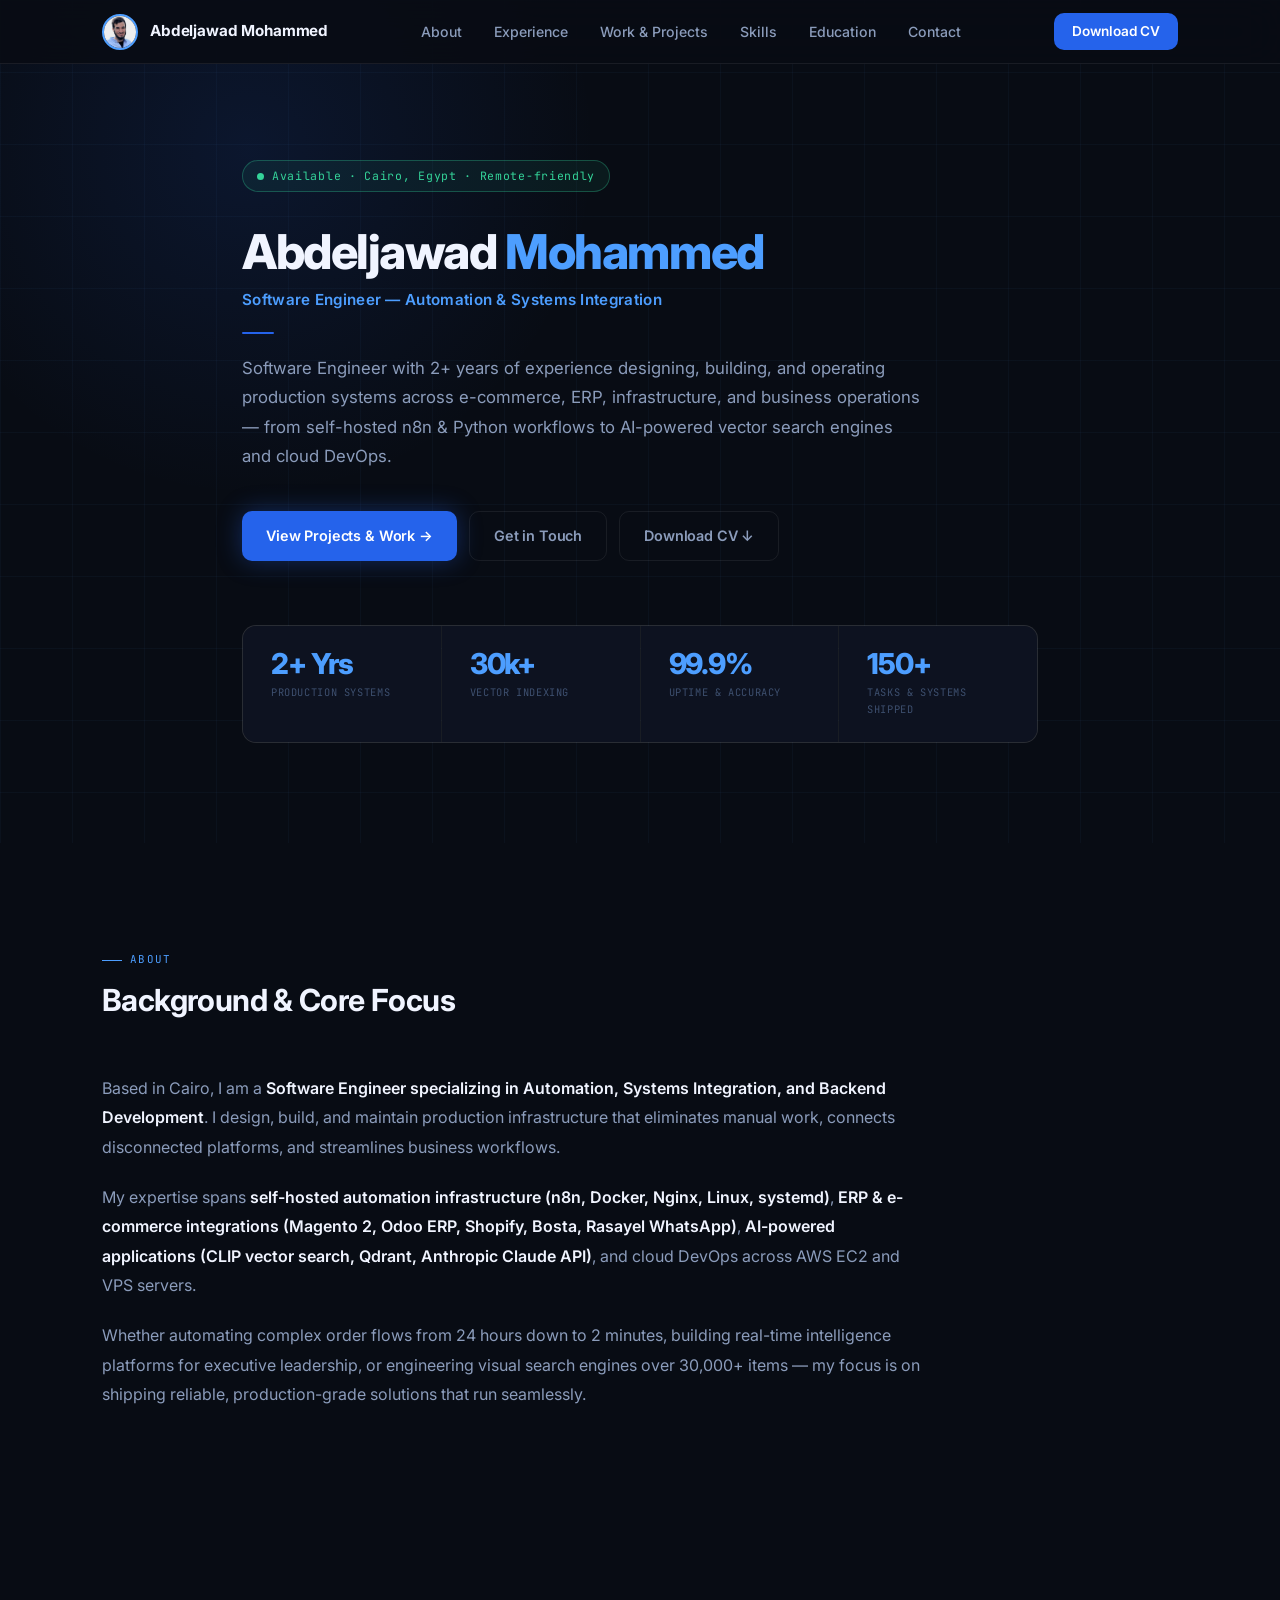
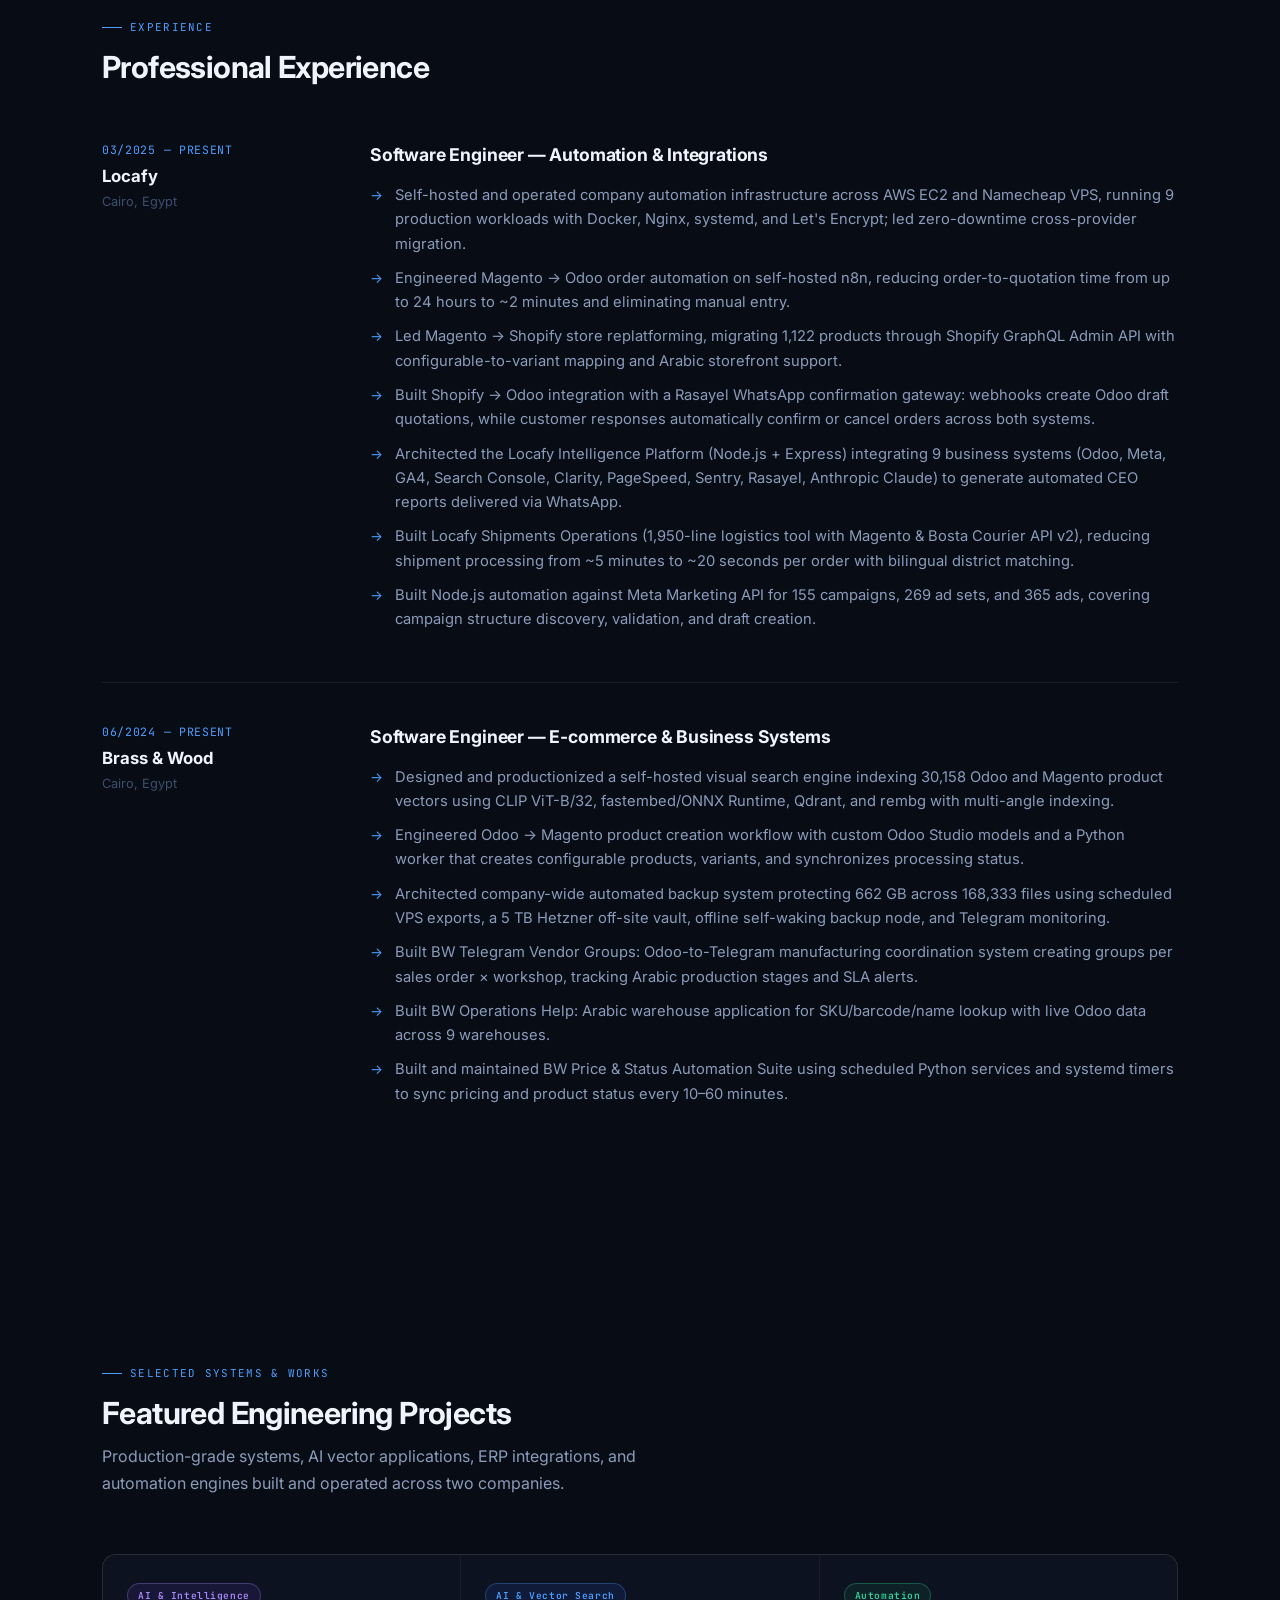
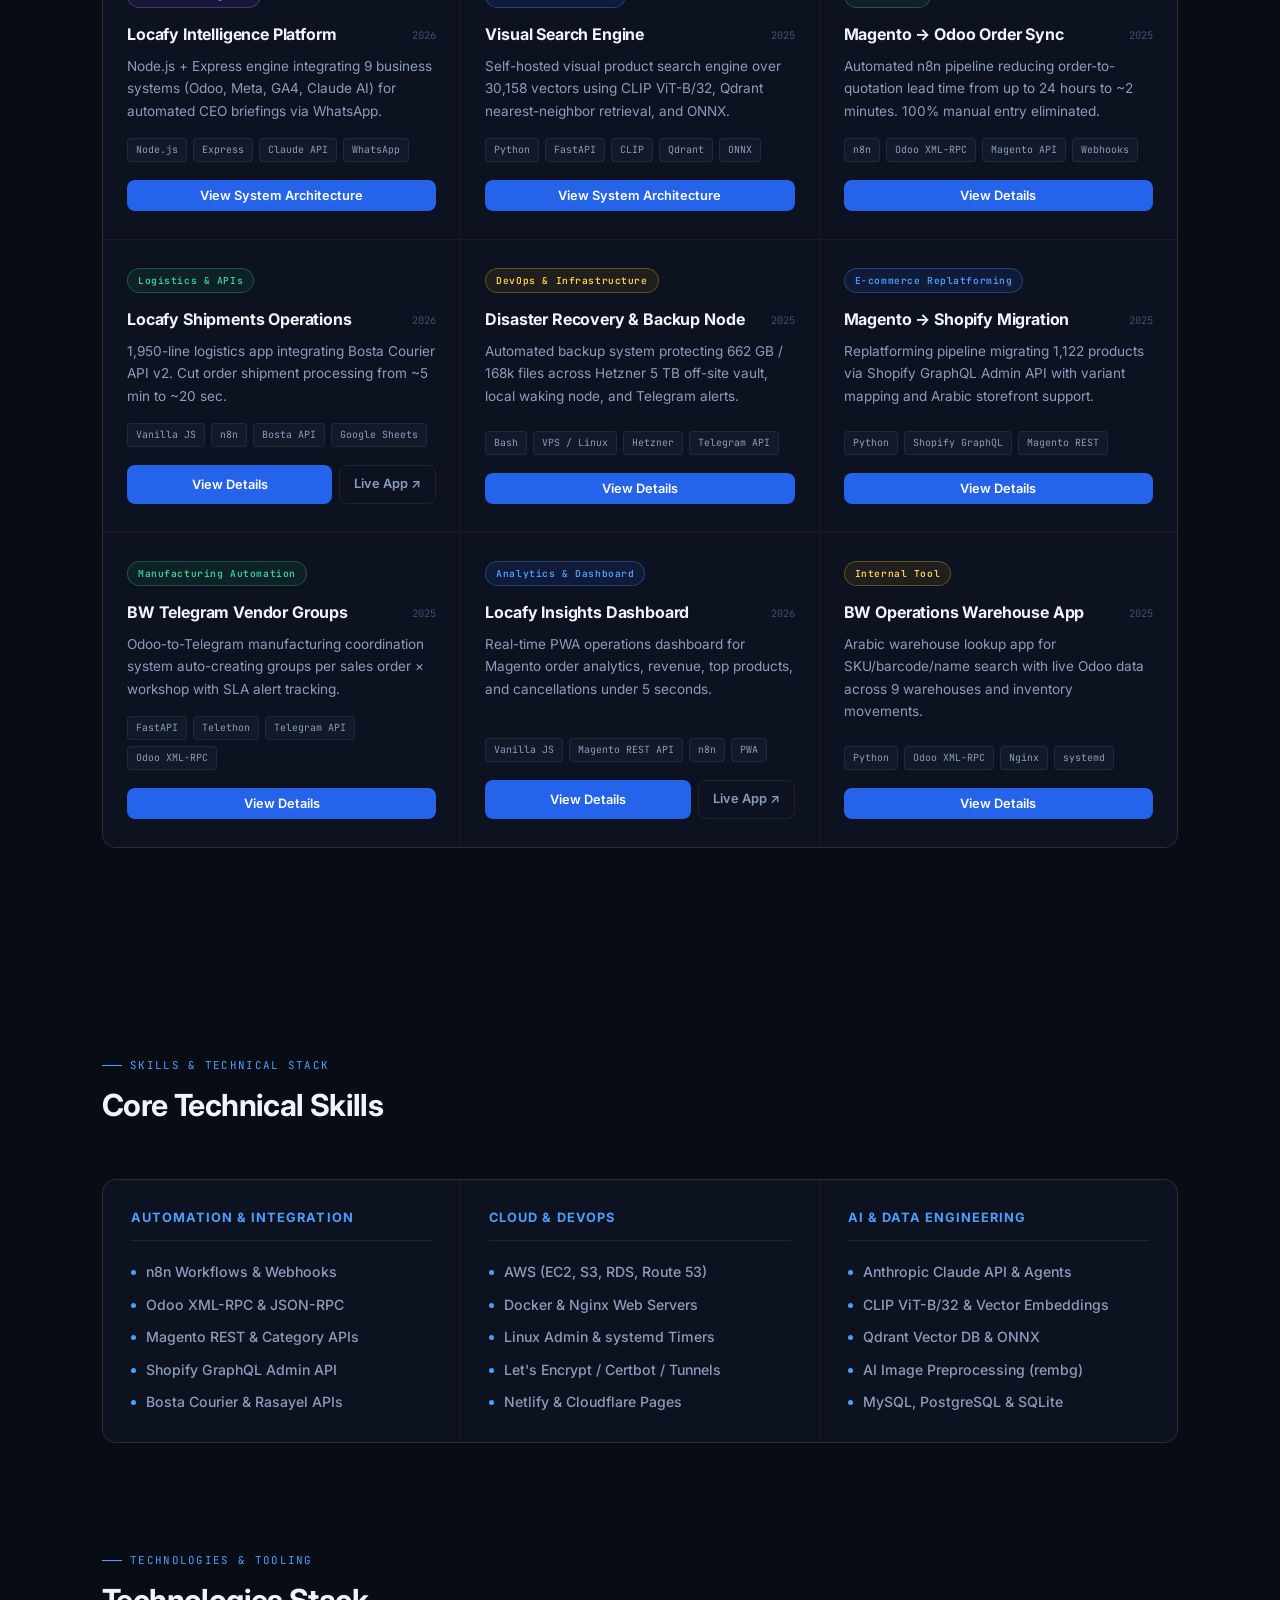
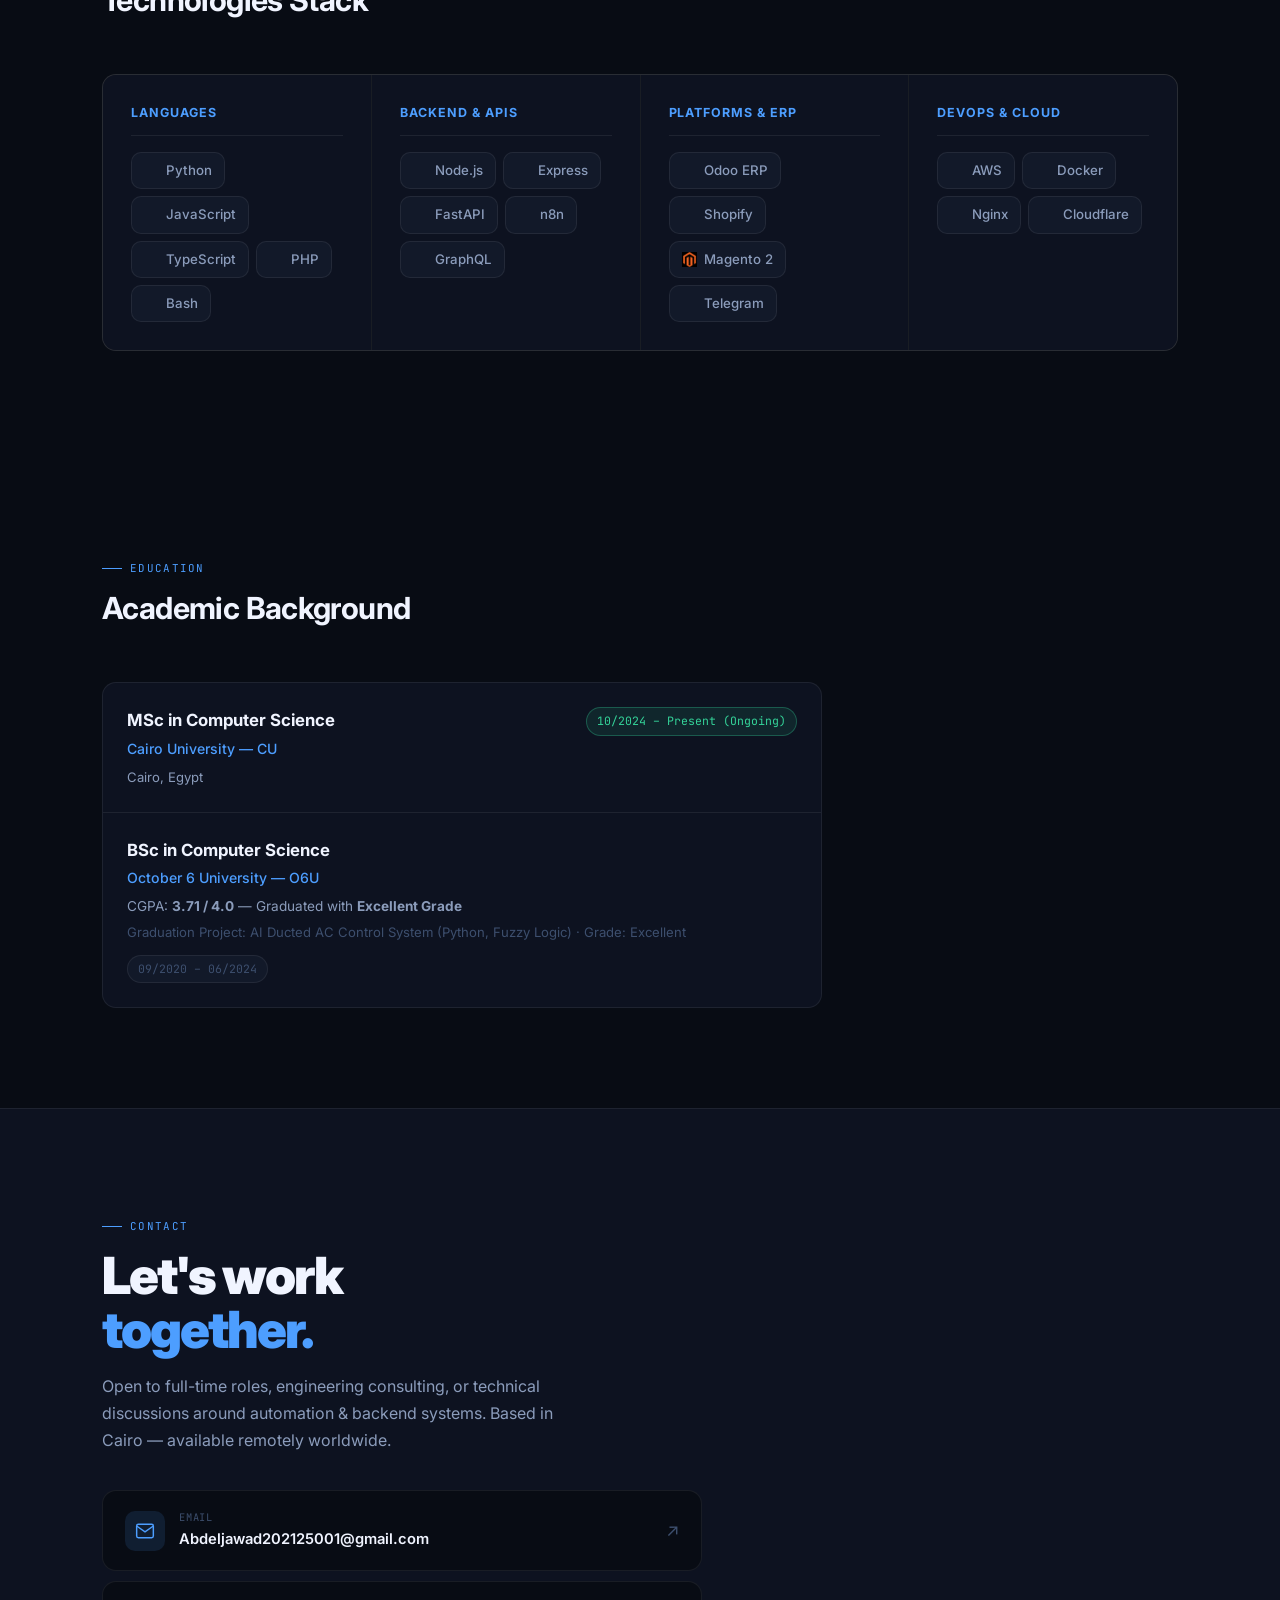
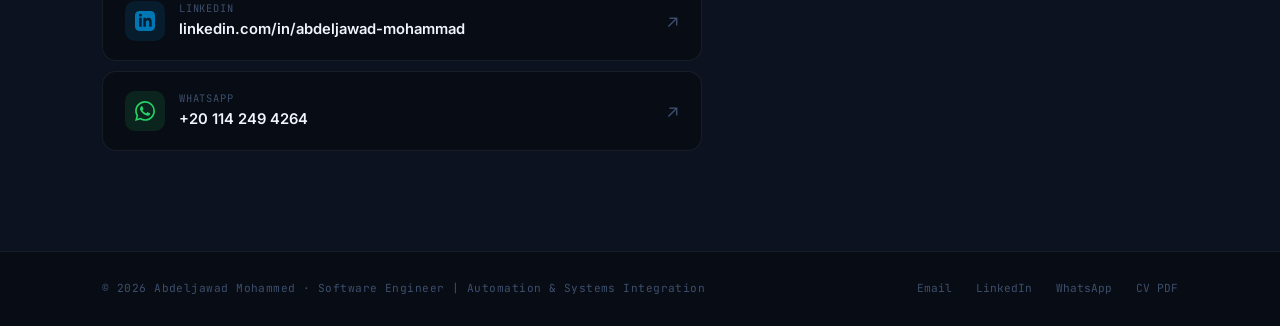
==== commit 69e059d5: "Update portfolio with latest CV details, experience, AI & vector search projects, and updated CV PDF" ====
--- a/index.html
+++ b/index.html
@@ -1,1069 +1,1039 @@
-<!DOCTYPE html>
-<html lang="en">
-<head>
-  <meta charset="UTF-8"/>
-  <meta name="viewport" content="width=device-width, initial-scale=1.0"/>
-  <title>Abdeljawad Mohammed — Technical Product & Automation</title>
-  <meta name="description" content="Technical Product Manager & Automation Engineer building systems that eliminate manual work."/>
-  <link rel="icon" type="image/svg+xml" href="portfolio-final/portfolio/favicon.svg"/>
-  <link rel="preconnect" href="https://fonts.googleapis.com"/>
-  <link href="https://fonts.googleapis.com/css2?family=Inter:wght@400;500;600;700;800;900&family=JetBrains+Mono:wght@400;500&display=swap" rel="stylesheet"/>
-  <style>
-    :root {
-      --bg:       #080C14;
-      --bg1:      #0D1220;
-      --bg2:      #121929;
-      --border:   rgba(255,255,255,0.07);
-      --border-h: rgba(99,179,255,0.3);
-      --text:     #F0F4FF;
-      --text-2:   #8B9CBB;
-      --text-3:   #3D4F6E;
-      --blue:     #4D9EFF;
-      --blue-2:   #2563EB;
-      --blue-glow:rgba(77,158,255,0.15);
-      --green:    #34D399;
-      --amber:    #FBBF24;
-      --purple:   #A78BFA;
-      --red:      #F87171;
-      --mono:     'JetBrains Mono', monospace;
-      --sans:     'Inter', sans-serif;
-      --r:        10px;
-      --r-lg:     14px;
-    }
-
-    *, *::before, *::after { box-sizing: border-box; margin: 0; padding: 0; }
-    html { scroll-behavior: smooth; overflow-x: hidden; }
-
-    body {
-      font-family: var(--sans);
-      background: var(--bg);
-      color: var(--text);
-      line-height: 1.6;
-      -webkit-font-smoothing: antialiased;
-      overflow-x: hidden;
-    }
-    body.no-scroll { overflow: hidden; }
-
-    /* ─── NAV ─── */
-    nav {
-      position: fixed; top: 0; left: 0; right: 0; z-index: 200;
-      height: 64px;
-      display: flex; align-items: center;
-      background: rgba(8,12,20,0.88);
-      backdrop-filter: blur(20px);
-      border-bottom: 1px solid var(--border);
-    }
-    .nav-inner {
-      max-width: 1140px; margin: 0 auto; padding: 0 2rem;
-      width: 100%; display: flex; align-items: center; justify-content: space-between; gap: 1rem;
-    }
-    .nav-logo {
-      display: flex; align-items: center; gap: 12px;
-      text-decoration: none;
-    }
-    .nav-avatar-wrap { position: relative; width: 36px; height: 36px; flex-shrink: 0; }
-    .nav-avatar {
-      width: 36px; height: 36px; border-radius: 50%;
-      border: 2px solid var(--blue);
-      object-fit: cover; background: var(--bg2);
-      display: block;
-    }
-    .nav-avatar-initials {
-      display: none;
-      width: 36px; height: 36px; border-radius: 50%;
-      border: 2px solid var(--blue);
-      background: var(--bg2);
-      align-items: center; justify-content: center;
-      font-size: 0.7rem; font-weight: 700;
-      color: var(--blue); letter-spacing: 0.05em;
-    }
-    .nav-name {
-      font-size: 0.95rem; font-weight: 700;
-      color: var(--text); letter-spacing: -0.01em;
-    }
-    .nav-links { display: flex; gap: 2rem; list-style: none; align-items: center; }
-    .nav-links a { font-size: 0.88rem; font-weight: 500; color: var(--text-2); text-decoration: none; transition: color 0.15s; }
-    .nav-links a:hover { color: var(--blue); }
-    .nav-cta {
-      font-size: 0.85rem; font-weight: 600;
-      padding: 8px 18px; border-radius: var(--r);
-      background: var(--blue-2); color: #fff;
-      text-decoration: none; transition: all 0.15s;
-      white-space: nowrap;
-    }
-    .nav-cta:hover { background: var(--blue); }
-    .mobile-toggle {
-      display: none; background: none;
-      border: 1px solid var(--border); border-radius: var(--r);
-      padding: 8px 10px; cursor: pointer; flex-direction: column; gap: 4px;
-    }
-    .mobile-toggle span { display: block; width: 18px; height: 2px; background: var(--text-2); border-radius: 2px; transition: all 0.25s; }
-    .nav-open .mobile-toggle span:nth-child(1) { transform: rotate(45deg) translate(4px,4px); }
-    .nav-open .mobile-toggle span:nth-child(2) { opacity: 0; }
-    .nav-open .mobile-toggle span:nth-child(3) { transform: rotate(-45deg) translate(4px,-4px); }
-
-    /* ─── LAYOUT ─── */
-    .wrap { max-width: 1140px; margin: 0 auto; padding: 0 2rem; }
-    section { padding: 100px 0; }
-
-    /* ─── HERO ─── */
-    #hero {
-      padding: 160px 0 100px;
-      min-height: 70vh;
-      display: flex; align-items: center;
-      position: relative; overflow: hidden;
-    }
-    .hero-grid-bg {
-      position: absolute; inset: 0; pointer-events: none;
-      background-image:
-        linear-gradient(rgba(77,158,255,0.04) 1px, transparent 1px),
-        linear-gradient(90deg, rgba(77,158,255,0.04) 1px, transparent 1px);
-      background-size: 72px 72px;
-    }
-    .hero-glow {
-      position: absolute; top: -200px; left: -100px;
-      width: 700px; height: 700px; border-radius: 50%;
-      background: radial-gradient(circle, rgba(37,99,235,0.12) 0%, transparent 70%);
-      pointer-events: none;
-    }
-    .hero-content { position: relative; z-index: 1; max-width: 860px; }
-
-    .hero-badge {
-      display: inline-flex; align-items: center; gap: 8px;
-      font-family: var(--mono); font-size: 0.72rem; letter-spacing: 0.06em;
-      color: var(--green);
-      border: 1px solid rgba(52,211,153,0.3);
-      background: rgba(52,211,153,0.07);
-      padding: 6px 14px; border-radius: 100px; margin-bottom: 32px;
-    }
-    .badge-dot { width: 7px; height: 7px; border-radius: 50%; background: var(--green); animation: pulse 2s ease-in-out infinite; }
-    @keyframes pulse { 0%,100%{opacity:1;transform:scale(1)} 50%{opacity:0.4;transform:scale(0.75)} }
-
-    .hero-greeting {
-      font-size: 0.9rem; font-weight: 500;
-      color: var(--blue); letter-spacing: 0.01em;
-      margin-bottom: 20px; display: block;
-    }
-    .hero-divider {
-      width: 32px; height: 2px;
-      background: var(--blue-2); border-radius: 2px;
-      margin: 16px 0 20px;
-    }
-
-    h1 {
-      font-size: 1.6rem;
-      font-weight: 700;
-      line-height: 1.2;
-      letter-spacing: -0.02em;
-      color: var(--text);
-      margin-bottom: 8px;
-    }
-    .hero-title-blue { color: var(--text); display: inline; }
-
-    .hero-role {
-      font-size: clamp(1rem, 2vw, 1.3rem);
-      font-weight: 500;
-      color: var(--text-2);
-      margin-bottom: 24px;
-      letter-spacing: -0.01em;
-    }
-    .hero-role span { color: var(--text); }
-
-    .hero-desc {
-      font-size: 1.05rem;
-      color: var(--text-2);
-      max-width: 560px;
-      line-height: 1.75;
-      margin-bottom: 40px;
-    }
-    .hero-actions { display: flex; gap: 12px; flex-wrap: wrap; }
-
-    /* BUTTONS */
-    .btn {
-      display: inline-flex; align-items: center; gap: 8px;
-      padding: 12px 24px; border-radius: var(--r);
-      font-size: 0.9rem; font-weight: 600;
-      text-decoration: none; transition: all 0.15s;
-      cursor: pointer; border: none; font-family: var(--sans);
-      white-space: nowrap; letter-spacing: -0.01em;
-    }
-    .btn-blue { background: var(--blue-2); color: #fff; box-shadow: 0 0 24px rgba(37,99,235,0.35); }
-    .btn-blue:hover { background: var(--blue); box-shadow: 0 0 32px rgba(77,158,255,0.4); }
-    .btn-outline { background: transparent; color: var(--text-2); border: 1px solid var(--border); }
-    .btn-outline:hover { border-color: var(--border-h); color: var(--text); }
-    .btn-sm { padding: 8px 16px; font-size: 0.82rem; }
-
-    /* STATS */
-    .hero-stats {
-      display: grid; grid-template-columns: repeat(4,1fr);
-      gap: 1px; background: var(--border);
-      border: 1px solid var(--border); border-radius: var(--r-lg);
-      overflow: hidden; margin-top: 64px;
-    }
-    .stat { background: var(--bg1); padding: 24px 28px; transition: background 0.15s; }
-    .stat:hover { background: var(--bg2); }
-    .stat-n { font-size: 2rem; font-weight: 800; letter-spacing: -0.04em; color: var(--blue); line-height: 1; margin-bottom: 6px; }
-    .stat-l { font-family: var(--mono); font-size: 0.65rem; color: var(--text-3); letter-spacing: 0.06em; text-transform: uppercase; }
-
-    /* ─── SECTION HEADER ─── */
-    .sec-head { margin-bottom: 56px; }
-    .sec-tag {
-      display: inline-flex; align-items: center; gap: 8px;
-      font-family: var(--mono); font-size: 0.68rem; letter-spacing: 0.12em;
-      color: var(--blue); text-transform: uppercase;
-      margin-bottom: 14px;
-    }
-    .sec-tag::before { content: ''; width: 20px; height: 1px; background: var(--blue); }
-    h2 {
-      font-size: clamp(1.4rem, 2.5vw, 1.9rem);
-      font-weight: 700; letter-spacing: -0.02em;
-      color: var(--text); margin-bottom: 12px; line-height: 1.15;
-    }
-    .sec-sub { font-size: 1rem; color: var(--text-2); max-width: 500px; line-height: 1.7; }
-
-    /* ─── ABOUT ─── */
-    .about-layout { display: block; max-width: 720px; }
-    .about-text p { font-size: 1rem; color: var(--text-2); line-height: 1.85; margin-bottom: 20px; }
-    .about-text p:last-child { margin-bottom: 0; }
-    .about-text strong { color: var(--text); font-weight: 600; }
-
-    .about-card {
-      border: 1px solid var(--border); border-radius: var(--r-lg);
-      overflow: hidden; background: var(--bg1);
-      position: sticky; top: 80px;
-    }
-    .about-card-img {
-      width: 100%; aspect-ratio: 4/3; object-fit: cover;
-      background: var(--bg2); display: block;
-      filter: brightness(0.9) saturate(0.8);
-    }
-    .about-card-img-placeholder {
-      width: 100%; aspect-ratio: 4/3;
-      background: linear-gradient(135deg, var(--bg2) 0%, #1a2540 100%);
-      display: flex; align-items: center; justify-content: center;
-      font-size: 4rem;
-    }
-    .about-meta { padding: 0; }
-    .meta-row {
-      display: flex; justify-content: space-between; align-items: center;
-      padding: 14px 20px; border-bottom: 1px solid var(--border); font-size: 0.88rem;
-    }
-    .meta-row:last-child { border-bottom: none; }
-    .meta-key { font-family: var(--mono); font-size: 0.65rem; color: var(--text-3); letter-spacing: 0.08em; text-transform: uppercase; }
-    .meta-val { color: var(--text-2); font-weight: 500; }
-    .meta-green { color: var(--green); font-weight: 600; }
-
-    /* impact bar removed */
-
-    /* ─── EXPERIENCE ─── */
-    .exp-list { display: flex; flex-direction: column; }
-    .exp-item {
-      display: grid; grid-template-columns: 200px 1fr;
-      gap: 48px; padding: 40px 0;
-      border-bottom: 1px solid var(--border);
-      transition: background 0.15s;
-    }
-    .exp-item:first-child { padding-top: 0; }
-    .exp-item:last-child { border-bottom: none; }
-    .exp-date { font-family: var(--mono); font-size: 0.7rem; color: var(--text-3); letter-spacing: 0.06em; text-transform: uppercase; margin-bottom: 4px; }
-    .exp-co { font-size: 0.95rem; font-weight: 700; color: var(--blue); }
-    .exp-role { font-size: 1.05rem; font-weight: 700; color: var(--text); margin-bottom: 14px; letter-spacing: -0.01em; }
-    .exp-bullets { list-style: none; }
-    .exp-bullets li {
-      font-size: 0.92rem; color: var(--text-2);
-      display: flex; gap: 12px; line-height: 1.65; margin-bottom: 8px;
-    }
-    .exp-bullets li::before { content: '→'; color: var(--blue); flex-shrink: 0; font-size: 0.85rem; margin-top: 1px; }
-
-    /* ─── PROJECTS ─── */
-    .project-grid {
-      display: grid; grid-template-columns: repeat(3,1fr);
-      gap: 1px; background: var(--border);
-      border: 1px solid var(--border); border-radius: var(--r-lg); overflow: hidden;
-    }
-    .proj {
-      background: var(--bg1); display: flex; flex-direction: column;
-      transition: all 0.2s; position: relative;
-    }
-    .proj:hover { background: var(--bg2); }
-    .proj-tag {
-      display: inline-flex; align-self: flex-start;
-      font-family: var(--mono); font-size: 0.6rem; letter-spacing: 0.06em;
-      padding: 4px 10px; border-radius: 100px; border: 1px solid; font-weight: 600;
-      margin-bottom: 16px;
-    }
-    .t-blue   { color: var(--blue);   background: rgba(37,99,235,0.12);   border-color: rgba(77,158,255,0.3); }
-    .t-green  { color: var(--green);  background: rgba(16,150,90,0.12);   border-color: rgba(52,211,153,0.3); }
-    .t-amber  { color: #FCD34D;      background: rgba(180,130,10,0.12);   border-color: rgba(251,191,36,0.3); }
-    .t-purple { color: var(--purple); background: rgba(109,70,220,0.12);  border-color: rgba(167,139,250,0.3); }
-    .t-red    { color: var(--red);    background: rgba(200,60,60,0.12);   border-color: rgba(248,113,113,0.3); }
-
-    .proj-body { padding: 28px 24px; flex: 1; display: flex; flex-direction: column; }
-    .proj-top { display: flex; justify-content: space-between; align-items: flex-start; gap: 8px; margin-bottom: 10px; }
-    .proj-title { font-size: 1rem; font-weight: 700; color: var(--text); line-height: 1.3; letter-spacing: -0.01em; }
-    .proj-year { font-family: var(--mono); font-size: 0.65rem; color: var(--text-3); flex-shrink: 0; margin-top: 3px; }
-    .proj-desc { font-size: 0.85rem; color: var(--text-2); line-height: 1.65; margin-bottom: 16px; flex: 1; }
-    .proj-stack { display: flex; flex-wrap: wrap; gap: 6px; margin-bottom: 18px; align-items: center; }
-    .proj-stack img { width: 15px; height: 15px; object-fit: contain; opacity: 0.5; transition: opacity 0.15s; }
-    .proj:hover .proj-stack img { opacity: 0.85; }
-    .proj-stack .sep { width: 1px; height: 14px; background: var(--border); margin: 0 2px; }
-    .badge {
-      font-family: var(--mono); font-size: 0.62rem;
-      background: var(--bg2); border: 1px solid var(--border);
-      color: var(--text-3); padding: 3px 8px; border-radius: 4px;
-    }
-    .proj-actions { display: flex; gap: 7px; margin-top: auto; }
-    .btn-proj-primary {
-      flex: 1; justify-content: center;
-      background: var(--blue-2); color: #fff; font-size: 0.8rem; padding: 8px 14px; border-radius: 8px;
-      display: inline-flex; align-items: center; cursor: pointer; border: none; font-family: var(--sans); font-weight: 600; transition: background 0.15s;
-    }
-    .btn-proj-primary:hover { background: var(--blue); }
-    .btn-proj-ghost {
-      padding: 8px 14px; border-radius: 8px; font-size: 0.8rem;
-      background: transparent; border: 1px solid var(--border); color: var(--text-2);
-      display: inline-flex; align-items: center; text-decoration: none; font-weight: 600; transition: all 0.15s; font-family: var(--sans);
-    }
-    .btn-proj-ghost:hover { border-color: var(--border-h); color: var(--blue); }
-
-    /* ─── SKILLS ─── */
-    .skills-grid {
-      display: grid; grid-template-columns: repeat(4,1fr);
-      gap: 1px; background: var(--border);
-      border: 1px solid var(--border); border-radius: var(--r-lg); overflow: hidden;
-    }
-    .sg { background: var(--bg1); padding: 28px; }
-    .sg-name {
-      font-size: 0.8rem; font-weight: 700; color: var(--blue);
-      text-transform: uppercase; letter-spacing: 0.08em; margin-bottom: 20px;
-      padding-bottom: 12px; border-bottom: 1px solid var(--border);
-    }
-    .sg-items { display: flex; flex-direction: column; gap: 10px; }
-    .sg-item { display: flex; align-items: center; gap: 10px; font-size: 0.88rem; color: var(--text-2); font-weight: 500; }
-    .sg-dot { width: 5px; height: 5px; border-radius: 50%; background: var(--blue); flex-shrink: 0; }
-
-    /* ─── TOOLS ─── */
-    .tools-grid {
-      display: grid; grid-template-columns: repeat(4,1fr);
-      gap: 1px; background: var(--border);
-      border: 1px solid var(--border); border-radius: var(--r-lg); overflow: hidden;
-    }
-    .tg { background: var(--bg1); padding: 28px; }
-    .tg-name {
-      font-size: 0.78rem; font-weight: 700; color: var(--blue);
-      text-transform: uppercase; letter-spacing: 0.08em; margin-bottom: 16px;
-      padding-bottom: 12px; border-bottom: 1px solid var(--border);
-    }
-    .tg-items { display: flex; flex-wrap: wrap; gap: 7px; }
-    .tool-pill {
-      display: inline-flex; align-items: center; gap: 7px;
-      padding: 7px 12px; border-radius: var(--r);
-      font-size: 0.83rem; font-weight: 500;
-      background: var(--bg2); border: 1px solid var(--border);
-      color: var(--text-2); transition: all 0.15s; cursor: default;
-    }
-    .tool-pill:hover { border-color: rgba(77,158,255,0.4); color: var(--blue); }
-    .tool-pill img { width: 15px; height: 15px; object-fit: contain; flex-shrink: 0; }
-
-    /* ─── CONTACT ─── */
-    #contact { background: var(--bg1); border-top: 1px solid var(--border); }
-    .contact-layout { display: grid; grid-template-columns: 1fr; max-width: 600px; gap: 0; }
-    .contact-sub { max-width: 100%; }
-    .contact-heading { font-size: clamp(2rem, 4vw, 3.2rem); font-weight: 900; letter-spacing: -0.04em; line-height: 1.05; margin-bottom: 16px; }
-    .contact-heading .blue { color: var(--blue); }
-    .contact-sub { font-size: 1rem; color: var(--text-2); line-height: 1.7; max-width: 380px; margin-bottom: 36px; }
-    .contact-links { display: flex; flex-direction: column; gap: 10px; }
-    .c-link {
-      display: flex; align-items: center; gap: 14px;
-      padding: 18px 22px; border-radius: var(--r-lg);
-      border: 1px solid var(--border); text-decoration: none;
-      background: var(--bg); transition: all 0.15s;
-    }
-    .c-link:hover { border-color: var(--border-h); background: var(--bg2); }
-    .c-icon {
-      width: 40px; height: 40px; border-radius: 10px;
-      display: flex; align-items: center; justify-content: center; flex-shrink: 0;
-    }
-    .c-icon svg { width: 20px; height: 20px; }
-    .c-body { flex: 1; }
-    .c-label { font-family: var(--mono); font-size: 0.65rem; color: var(--text-3); letter-spacing: 0.08em; text-transform: uppercase; margin-bottom: 2px; }
-    .c-val { font-size: 0.92rem; font-weight: 600; color: var(--text); }
-    .c-arr { color: var(--text-3); font-size: 1.1rem; }
-
-    .contact-card {
-      border: 1px solid var(--border); border-radius: var(--r-lg);
-      overflow: hidden; background: var(--bg); position: sticky; top: 80px;
-    }
-    .cc-top {
-      padding: 24px; border-bottom: 1px solid var(--border);
-      display: flex; align-items: center; gap: 14px;
-      background: linear-gradient(135deg, var(--bg2) 0%, var(--bg1) 100%);
-    }
-    .cc-avatar {
-      width: 52px; height: 52px; border-radius: 50%;
-      border: 3px solid var(--blue); object-fit: cover; background: var(--bg2);
-    }
-    .cc-name { font-size: 1rem; font-weight: 800; color: var(--text); letter-spacing: -0.01em; margin-bottom: 2px; }
-    .cc-role { font-size: 0.78rem; color: var(--blue); font-weight: 600; font-family: var(--mono); }
-    .cc-rows { padding: 0; }
-    .cc-row {
-      display: flex; justify-content: space-between; align-items: center;
-      padding: 14px 22px; border-bottom: 1px solid var(--border); font-size: 0.88rem;
-    }
-    .cc-row:last-child { border-bottom: none; }
-    .cc-key { font-family: var(--mono); font-size: 0.65rem; color: var(--text-3); letter-spacing: 0.08em; text-transform: uppercase; }
-    .cc-val { color: var(--text-2); font-weight: 500; }
-    .avail-badge {
-      display: inline-flex; align-items: center; gap: 6px;
-      font-family: var(--mono); font-size: 0.68rem; font-weight: 600;
-      color: var(--green); background: rgba(52,211,153,0.1);
-      border: 1px solid rgba(52,211,153,0.3);
-      padding: 4px 10px; border-radius: 100px;
-    }
-    .avail-badge::before { content: ''; width: 6px; height: 6px; border-radius: 50%; background: var(--green); animation: pulse 2s ease-in-out infinite; }
-
-    /* ─── FOOTER ─── */
-    footer { border-top: 1px solid var(--border); padding: 28px 0; background: var(--bg); }
-    .footer-inner {
-      max-width: 1140px; margin: 0 auto; padding: 0 2rem;
-      display: flex; align-items: center; justify-content: space-between; flex-wrap: wrap; gap: 12px;
-    }
-    .footer-copy { font-family: var(--mono); font-size: 0.7rem; color: var(--text-3); letter-spacing: 0.04em; }
-    .footer-links { display: flex; gap: 24px; }
-    .footer-links a { font-family: var(--mono); font-size: 0.7rem; color: var(--text-3); text-decoration: none; transition: color 0.15s; }
-    .footer-links a:hover { color: var(--blue); }
-
-    /* ─── MODAL ─── */
-    .modal-bg {
-      position: fixed; inset: 0; z-index: 999;
-      background: rgba(0,0,0,0.85); backdrop-filter: blur(10px);
-      display: flex; align-items: center; justify-content: center;
-      opacity: 0; visibility: hidden; transition: opacity 0.2s, visibility 0.2s;
-    }
-    .modal-bg.open { opacity: 1; visibility: visible; }
-    .modal {
-      background: var(--bg1); border: 1px solid var(--border);
-      border-radius: var(--r-lg); width: 92%; max-width: 780px;
-      max-height: 88vh; overflow-y: auto; padding: 40px;
-      position: relative; transform: translateY(12px); transition: transform 0.2s;
-    }
-    .modal-bg.open .modal { transform: translateY(0); }
-    .modal-x {
-      position: absolute; top: 16px; right: 16px;
-      width: 34px; height: 34px; border-radius: 8px;
-      background: var(--bg2); border: 1px solid var(--border);
-      color: var(--text-2); cursor: pointer; font-size: 1rem;
-      display: flex; align-items: center; justify-content: center;
-      transition: all 0.15s; font-family: var(--sans);
-    }
-    .modal-x:hover { background: var(--border); color: var(--text); }
-    .modal-title { font-size: 1.4rem; font-weight: 800; letter-spacing: -0.02em; color: var(--text); margin-bottom: 16px; }
-    .modal-tags { display: flex; flex-wrap: wrap; gap: 6px; margin-bottom: 28px; }
-    .modal-block { margin-bottom: 24px; }
-    .modal-lbl { font-family: var(--mono); font-size: 0.65rem; letter-spacing: 0.1em; color: var(--blue); text-transform: uppercase; margin-bottom: 8px; }
-    .modal-p { font-size: 0.9rem; color: var(--text-2); line-height: 1.75; }
-    .modal-arch {
-      font-family: var(--mono); font-size: 0.8rem;
-      background: var(--bg2); border: 1px solid var(--border);
-      border-radius: var(--r); padding: 14px 18px;
-      color: var(--blue); line-height: 1.6;
-    }
-    .modal-tools { display: flex; flex-wrap: wrap; gap: 8px; margin-top: 4px; }
-    .modal-tool {
-      display: inline-flex; align-items: center; gap: 7px;
-      padding: 7px 13px; border-radius: var(--r);
-      font-size: 0.82rem; font-weight: 500;
-      background: var(--bg2); border: 1px solid var(--border);
-      color: var(--text-2);
-    }
-    .modal-tool img { width: 15px; height: 15px; object-fit: contain; }
-    .modal-gallery { display: grid; grid-template-columns: repeat(2,1fr); gap: 8px; margin-top: 8px; }
-    .g-slot {
-      aspect-ratio: 16/9; background: var(--bg2); border: 1px dashed var(--border);
-      border-radius: var(--r); display: flex; align-items: center; justify-content: center;
-      font-family: var(--mono); font-size: 0.65rem; color: var(--text-3); overflow: hidden;
-    }
-    .g-slot img {
-      width: 100%; height: 100%; object-fit: cover; display: block;
-      border-radius: var(--r); cursor: pointer; transition: transform 0.3s;
-    }
-    .g-slot img:hover { transform: scale(1.03); }
-    .g-slot-wrap { display: flex; flex-direction: column; gap: 4px; }
-    .g-caption { font-family: var(--mono); font-size: 0.62rem; color: var(--text-3); letter-spacing: 0.02em; padding: 0 2px; }
-
-    /* ─── CLICKUP CARD ─── */
-    /* clickup card same as other project cards */
-    .reveal { opacity: 0; transform: translateY(20px); transition: opacity 0.6s ease, transform 0.6s ease; }
-    .reveal.in { opacity: 1; transform: none; }
-
-    /* ─── RESPONSIVE ─── */
-    @media (max-width: 960px) {
-      .project-grid { grid-template-columns: repeat(2,1fr); }
-      .skills-grid, .tools-grid { grid-template-columns: repeat(2,1fr); }
-      .about-layout { grid-template-columns: 1fr; gap: 48px; }
-      .contact-layout { grid-template-columns: 1fr; gap: 48px; }
-      .impact-bar { grid-template-columns: repeat(2,1fr); }
-    }
-    @media (max-width: 640px) {
-      nav .nav-links {
-        position: fixed; top: 64px; right: 0; width: 260px;
-        height: calc(100vh - 64px); background: var(--bg1);
-        border-left: 1px solid var(--border); flex-direction: column;
-        padding: 24px; gap: 0; transform: translateX(100%);
-        transition: transform 0.3s cubic-bezier(0.16,1,0.3,1); z-index: 199;
-      }
-      nav .nav-links li { border-bottom: 1px solid var(--border); }
-      nav .nav-links a { display: block; padding: 14px 0; font-size: 1rem; color: var(--text); }
-      .nav-open .nav-links { transform: translateX(0); }
-      .mobile-toggle { display: flex; }
-      .nav-cta { display: none; }
-      .project-grid { grid-template-columns: 1fr; gap: 16px; background: transparent; border: none; border-radius: 0; }
-      .proj { border: 1px solid var(--border); border-radius: var(--r-lg); }
-      .skills-grid, .tools-grid { grid-template-columns: 1fr; }
-      .hero-stats { grid-template-columns: repeat(2,1fr); }
-      .stat { border-bottom: 1px solid var(--border); }
-      .impact-bar { grid-template-columns: 1fr 1fr; }
-      .exp-item { grid-template-columns: 1fr; gap: 8px; }
-      section { padding: 56px 0; }
-      .sec-head { margin-bottom: 32px; }
-      .about-layout { gap: 28px; }
-      .hero-badge { margin-bottom: 20px; }
-      h1 { margin-bottom: 12px; }
-      .hero-desc { margin-bottom: 28px; font-size: 0.95rem; }
-      #hero { padding-top: 100px; padding-bottom: 60px; min-height: auto; }
-      .modal { padding: 24px; }
-      .modal-gallery { grid-template-columns: 1fr; }
-      .footer-inner { flex-direction: column; align-items: flex-start; gap: 16px; }
-    }
-  </style>
-</head>
-<body>
-
-<!-- NAV -->
-<nav id="sitenav">
-  <div class="nav-inner">
-    <a href="#" class="nav-logo">
-      <div class="nav-avatar-wrap">
-        <img src="portfolio-final/portfolio/images/portfolio_image.jpg" alt="AM" class="nav-avatar" onerror="this.style.display='none';this.nextElementSibling.style.display='flex'">
-        <div class="nav-avatar-initials">AM</div>
-      </div>
-      <span class="nav-name">Abdeljawad Mohammed</span>
-    </a>
-    <ul class="nav-links" id="navLinks">
-      <li><a href="#about">About</a></li>
-      <li><a href="#experience">Experience</a></li>
-      <li><a href="#education">Education</a></li>
-      <li><a href="#projects">Work</a></li>
-      <li><a href="#skills">Skills</a></li>
-      <li><a href="#contact">Contact</a></li>
-    </ul>
-    <div style="display:flex;align-items:center;gap:10px">
-      <a href="portfolio-final/portfolio/images/cv.pdf" download class="nav-cta">Download CV</a>
-      <button class="mobile-toggle" id="mobileToggle"><span></span><span></span><span></span></button>
-    </div>
-  </div>
-</nav>
-
-<!-- HERO -->
-<section id="hero">
-  <div class="hero-grid-bg"></div>
-  <div class="hero-glow"></div>
-  <div class="wrap hero-content">
-    <div class="hero-badge"><span class="badge-dot"></span>Available · Cairo · Remote-friendly</div>
-    <h1>Abdeljawad <span class="hero-title-blue">Mohammed</span></h1>
-    <span class="hero-greeting">Technical Product Manager & Automation Engineer</span>
-    <div class="hero-divider"></div>
-    <p class="hero-desc">I build systems that eliminate manual work — from n8n workflows and ERP integrations to AI-powered internal tools, all shipped and running in production.</p>
-    <div class="hero-actions">
-      <a href="#projects" class="btn btn-blue">View My Work →</a>
-      <a href="#contact" class="btn btn-outline">Get in Touch</a>
-      <a href="portfolio-final/portfolio/images/cv.pdf" download class="btn btn-outline">Download CV ↓</a>
-    </div>
-
-  </div>
-</section>
-
-
-
-<!-- ABOUT -->
-<section id="about">
-  <div class="wrap">
-    <div class="sec-head reveal">
-      <div class="sec-tag">About</div>
-      <h2>Background &amp; Approach</h2>
-    </div>
-    <div class="about-layout reveal">
-      <div class="about-text">
-        <p>Based in Cairo, I work at the intersection of <strong>product management, automation engineering, and development</strong>. With 2+ years building real systems at two companies, I design and ship automations, internal tools, and e-commerce infrastructure — from n8n workflows connecting ERP to Magento, to AI-powered web apps used daily in production.</p>
-        <p>I serve as the <strong>bridge between leadership and development teams</strong> — translating business needs into clear technical requirements, coordinating delivery, and making sure what gets built actually solves the right problem. I've worked directly with CEOs across all phases of product development, operations, and business growth.</p>
-        <p>My focus is always on <strong>eliminating the manual, the repetitive, and the error-prone</strong> — and replacing it with systems that run themselves.</p>
-    </div>
-  </div>
-</section>
-
-<!-- EXPERIENCE -->
-<section id="experience">
-  <div class="wrap">
-    <div class="sec-head reveal">
-      <div class="sec-tag">Experience</div>
-      <h2>Professional Experience</h2>
-    </div>
-    <div class="exp-list reveal">
-      <div class="exp-item">
-        <div><div class="exp-date">2025 — Present</div><div class="exp-co">Locafy</div></div>
-        <div>
-          <div class="exp-role">Technical Product Manager & Automation Engineer</div>
-          <p style="font-size:0.95rem;color:var(--text-2);line-height:1.8;">Scope technical requirements, coordinate development, and build n8n workflows, API integrations, and real-time dashboards for a multi-brand Magento marketplace.</p>
-        </div>
-      </div>
-      <div class="exp-item">
-        <div><div class="exp-date">2024 — Present</div><div class="exp-co">Brass & Wood</div></div>
-        <div>
-          <div class="exp-role">E-commerce Manager & Web Developer</div>
-          <p style="font-size:0.95rem;color:var(--text-2);line-height:1.8;">Own the Magento storefront, catalog architecture, and marketplace operations across Alibaba and Amazon — plus AI-powered product automation tooling.</p>
-        </div>
-      </div>
-    </div>
-  </div>
-</section>
-
-<!-- EDUCATION -->
-<section id="education">
-  <div class="wrap">
-    <div class="sec-head reveal">
-      <div class="sec-tag">Education</div>
-      <h2>Academic Background</h2>
-    </div>
-    <div class="reveal" style="display:flex;flex-direction:column;gap:0;border:1px solid var(--border);border-radius:var(--r-lg);overflow:hidden;background:var(--bg1);max-width:600px;">
-      <div style="padding:20px 24px;border-bottom:1px solid var(--border);display:flex;justify-content:space-between;align-items:center;flex-wrap:wrap;gap:8px;">
-        <div>
-          <div style="font-size:0.95rem;font-weight:700;color:var(--text);margin-bottom:3px;">MSc in Computer Science</div>
-          <div style="font-size:0.82rem;color:var(--text-2);">Cairo University</div>
-        </div>
-        <div style="font-family:var(--mono);font-size:0.68rem;color:var(--text-3);letter-spacing:0.06em;">Ongoing</div>
-      </div>
-      <div style="padding:20px 24px;display:flex;justify-content:space-between;align-items:center;flex-wrap:wrap;gap:8px;">
-        <div>
-          <div style="font-size:0.95rem;font-weight:700;color:var(--text);margin-bottom:3px;">BSc in Computer Science — Excellent (3.71 / 4.0)</div>
-          <div style="font-size:0.82rem;color:var(--text-2);">6 October University</div>
-        </div>
-        <div style="font-family:var(--mono);font-size:0.68rem;color:var(--text-3);letter-spacing:0.06em;">Completed</div>
-      </div>
-    </div>
-  </div>
-</section>
-
-<!-- PROJECTS -->
-<section id="projects">
-  <div class="wrap">
-    <div class="sec-head reveal">
-      <div class="sec-tag">Selected Work</div>
-      <h2>Projects</h2>
-      <p class="sec-sub">A selection of automation systems, internal tools, and integrations built and deployed across two companies.</p>
-    </div>
-    <div class="project-grid reveal">
-
-      <article class="proj">
-        <div class="proj-body">
-          <span class="proj-tag t-blue">Internal Tool</span>
-          <div class="proj-top">
-            <div class="proj-title">Locafy Insights Dashboard</div>
-            <div class="proj-year">2026</div>
-          </div>
-          <p class="proj-desc">Real-time Magento orders dashboard. Revenue, top products, brand analytics. Used daily.</p>
-          <div class="proj-stack"><span class="badge">HTML/JS</span><span class="badge">Magento REST API</span><span class="badge">n8n</span><span class="badge">PWA</span><span class="sep"></span><img src="https://cdn.simpleicons.org/javascript/F7DF1E" alt="JS"> <img src="https://cdn.simpleicons.org/n8n/EA4B71" alt="n8n"> <img src="https://cdn.simpleicons.org/netlify/00C7B7" alt="Netlify"></div>
-          <div class="proj-actions">
-            <button class="btn-proj-primary open-modal" data-p="ins">View Details</button>
-            <a href="https://locafy-orders-dashboard.netlify.app" target="_blank" class="btn-proj-ghost">Live ↗</a>
-          </div>
-        </div>
-      </article>
-
-      <article class="proj">
-        <div class="proj-body">
-          <span class="proj-tag t-green">Automation</span>
-          <div class="proj-top">
-            <div class="proj-title">Locafy Bosta Dashboard</div>
-            <div class="proj-year">2026</div>
-          </div>
-          <p class="proj-desc">4-min manual shipment flow → 2 clicks. Fuzzy district matching, auto courier routing.</p>
-          <div class="proj-stack"><span class="badge">Vanilla JS</span><span class="badge">n8n Cloud</span><span class="badge">Bosta API v2</span><span class="sep"></span><img src="https://cdn.simpleicons.org/javascript/F7DF1E" alt="JS"> <img src="https://cdn.simpleicons.org/n8n/EA4B71" alt="n8n"> <img src="https://cdn.simpleicons.org/googlesheets/34A853" alt="Sheets"></div>
-          <div class="proj-actions">
-            <button class="btn-proj-primary open-modal" data-p="bosta">View Details</button>
-            <a href="https://locafy-bosta-shippments.netlify.app" target="_blank" class="btn-proj-ghost">Live ↗</a>
-          </div>
-        </div>
-      </article>
-
-      <article class="proj">
-        <div class="proj-body">
-          <span class="proj-tag t-purple">AI Automation</span>
-          <div class="proj-top">
-            <div class="proj-title">Product Image Automation</div>
-            <div class="proj-year">2026</div>
-          </div>
-          <p class="proj-desc">AI background removal + color variants. Hours → seconds per SKU.</p>
-          <div class="proj-stack"><span class="badge">n8n</span><span class="badge">AI Image API</span><span class="sep"></span><img src="https://cdn.simpleicons.org/n8n/EA4B71" alt="n8n"></div>
-          <div class="proj-actions"><button class="btn-proj-primary open-modal" data-p="img">View Details</button></div>
-        </div>
-      </article>
-
-      <article class="proj">
-        <div class="proj-body">
-          <span class="proj-tag t-amber">ERP Integration</span>
-          <div class="proj-top">
-            <div class="proj-title">Magento → Odoo Order Sync</div>
-            <div class="proj-year" style="color:var(--amber)">In Progress</div>
-          </div>
-          <p class="proj-desc">Magento → Odoo order sync with WhatsApp SO confirmation. In progress.</p>
-          <div class="proj-stack"><span class="badge">Magento REST API</span><span class="badge">Odoo XML-RPC</span><span class="badge">n8n</span><span class="badge">Webhooks</span><span class="sep"></span><img src="https://cdn.simpleicons.org/odoo/714B67" alt="Odoo"> <img src="https://cdn.simpleicons.org/n8n/EA4B71" alt="n8n"></div>
-          <div class="proj-actions"><button class="btn-proj-primary open-modal" data-p="sync">View Details</button></div>
-        </div>
-      </article>
-
-      <article class="proj">
-        <div class="proj-body">
-          <span class="proj-tag t-green">Automation</span>
-          <div class="proj-top">
-            <div class="proj-title">ERP ↔ Magento Stock Monitor</div>
-            <div class="proj-year">2025</div>
-          </div>
-          <p class="proj-desc">ERP ↔ storefront stock validation every 15 min. 99.9% accuracy.</p>
-          <div class="proj-stack"><span class="badge">Odoo Stock API</span><span class="badge">n8n</span><span class="badge">Magento API</span><span class="sep"></span><img src="https://cdn.simpleicons.org/odoo/714B67" alt="Odoo"> <img src="https://cdn.simpleicons.org/n8n/EA4B71" alt="n8n"></div>
-          <div class="proj-actions"><button class="btn-proj-primary open-modal" data-p="stock">View Details</button></div>
-        </div>
-      </article>
-
-      <article class="proj">
-        <div class="proj-body">
-          <span class="proj-tag t-blue">Sales Automation</span>
-          <div class="proj-top">
-            <div class="proj-title">WhatsApp Sales Bot</div>
-            <div class="proj-year">2025</div>
-          </div>
-          <p class="proj-desc">Large-scale sales + support routing bot. 45 min → 2 min response time.</p>
-          <div class="proj-stack"><span class="badge">Rasayel API</span><span class="badge">Automation Logic</span><span class="sep"></span><img src="https://cdn.simpleicons.org/whatsapp/25D366" alt="WhatsApp"></div>
-          <div class="proj-actions"><button class="btn-proj-primary open-modal" data-p="wa">View Details</button></div>
-        </div>
-      </article>
-
-      <article class="proj">
-        <div class="proj-body">
-          <span class="proj-tag t-green">Automation</span>
-          <div class="proj-top">
-            <div class="proj-title">Vendor Communication System</div>
-            <div class="proj-year">2025</div>
-          </div>
-          <p class="proj-desc">Auto-creates vendor Telegram groups per order. Built and tested. 5–10 min → seconds.</p>
-          <div class="proj-stack"><span class="badge">Odoo ERP</span><span class="badge">n8n</span><span class="badge">FastAPI</span><span class="badge">Telegram API</span><span class="sep"></span><img src="https://cdn.simpleicons.org/odoo/714B67" alt="Odoo"> <img src="https://cdn.simpleicons.org/n8n/EA4B71" alt="n8n"> <img src="https://cdn.simpleicons.org/telegram/26A5E4" alt="Telegram"></div>
-          <div class="proj-actions"><button class="btn-proj-primary open-modal" data-p="vendor">View Details</button></div>
-        </div>
-      </article>
-
-      <article class="proj">
-        <div class="proj-body">
-          <span class="proj-tag t-blue">Internal Tool</span>
-          <div class="proj-top">
-            <div class="proj-title">Automated PDF Product Sheets</div>
-            <div class="proj-year">2025</div>
-          </div>
-          <p class="proj-desc">One-click branded PDF product sheets from catalog data.</p>
-          <div class="proj-stack"><span class="badge">HTML/CSS/JS</span><span class="badge">PDF Lib</span><span class="sep"></span><img src="https://cdn.simpleicons.org/html5/E34F26" alt="HTML"> <img src="https://cdn.simpleicons.org/javascript/F7DF1E" alt="JS"></div>
-          <div class="proj-actions"><button class="btn-proj-primary open-modal" data-p="pdf">View Details</button></div>
-        </div>
-      </article>
-
-      <article class="proj">
-        <div class="proj-body">
-          <span class="proj-tag t-purple">Product Management</span>
-          <div class="proj-top">
-            <div class="proj-title">150+ Requirements Delivered</div>
-            <div class="proj-year" style="color:var(--amber)">In Progress</div>
-          </div>
-          <p class="proj-desc">PRDs, backlog, dev sprints, QA sign-off. 150+ tasks shipped.</p>
-          <div class="proj-stack"><span class="badge">ClickUp</span><span class="badge">PRD Writing</span><span class="badge">Dev Coordination</span><span class="badge">QA Sign-off</span><span class="sep"></span><img src="https://cdn.simpleicons.org/clickup/7B68EE" alt="ClickUp"></div>
-          <div class="proj-actions">
-            <button class="btn-proj-primary open-modal" data-p="cu">View Details</button>
-          </div>
-        </div>
-      </article>
-
-    </div>
-  </div>
-</section>
-<section id="skills">
-  <div class="wrap">
-    <div class="sec-head reveal">
-      <div class="sec-tag">Skills</div>
-      <h2>Core Competencies</h2>
-    </div>
-    <div class="skills-grid reveal">
-      <div class="sg">
-        <div class="sg-name">Automation & Integration</div>
-        <div class="sg-items">
-          <div class="sg-item"><div class="sg-dot"></div>n8n workflow design</div>
-          <div class="sg-item"><div class="sg-dot"></div>REST API integration</div>
-          <div class="sg-item"><div class="sg-dot"></div>Webhook architecture</div>
-          <div class="sg-item"><div class="sg-dot"></div>ERP system integration</div>
-          <div class="sg-item"><div class="sg-dot"></div>Error handling & retry logic</div>
-        </div>
-      </div>
-      <div class="sg">
-        <div class="sg-name">Development</div>
-        <div class="sg-items">
-          <div class="sg-item"><div class="sg-dot"></div>JavaScript / Python</div>
-          <div class="sg-item"><div class="sg-dot"></div>Web apps & dashboards</div>
-          <div class="sg-item"><div class="sg-dot"></div>PWA development</div>
-          <div class="sg-item"><div class="sg-dot"></div>Backend APIs (FastAPI)</div>
-          <div class="sg-item"><div class="sg-dot"></div>HTML / CSS frontend</div>
-        </div>
-      </div>
-      <div class="sg">
-        <div class="sg-name">E-commerce & ERP</div>
-        <div class="sg-items">
-          <div class="sg-item"><div class="sg-dot"></div>Magento 2 administration</div>
-          <div class="sg-item"><div class="sg-dot"></div>Odoo ERP operations</div>
-          <div class="sg-item"><div class="sg-dot"></div>Alibaba & Amazon marketplaces</div>
-          <div class="sg-item"><div class="sg-dot"></div>Catalog & product architecture</div>
-          <div class="sg-item"><div class="sg-dot"></div>Order & fulfillment workflows</div>
-        </div>
-      </div>
-      <div class="sg">
-        <div class="sg-name">Product Management</div>
-        <div class="sg-items">
-          <div class="sg-item"><div class="sg-dot"></div>Requirements & PRD writing</div>
-          <div class="sg-item"><div class="sg-dot"></div>Roadmap & backlog management</div>
-          <div class="sg-item"><div class="sg-dot"></div>Stakeholder communication</div>
-          <div class="sg-item"><div class="sg-dot"></div>UX & functional testing</div>
-          <div class="sg-item"><div class="sg-dot"></div>Data visualization & reporting</div>
-        </div>
-      </div>
-    </div>
-  </div>
-</section>
-
-<!-- TOOLS -->
-<section id="tools" style="padding-top:0">
-  <div class="wrap">
-    <div class="sec-head reveal">
-      <div class="sec-tag">Tools & Technologies</div>
-      <h2>Technical Stack</h2>
-    </div>
-    <div class="tools-grid reveal">
-      <div class="tg">
-        <div class="tg-name">Automation & ERP</div>
-        <div class="tg-items">
-          <div class="tool-pill"><img src="https://cdn.simpleicons.org/n8n/EA4B71" alt="">n8n</div>
-          <div class="tool-pill"><img src="https://cdn.simpleicons.org/odoo/714B67" alt="">Odoo ERP</div>
-          <div class="tool-pill"><img src="https://cdn.simpleicons.org/shopify/96BF48" alt="">Shopify</div>
-          <div class="tool-pill"><img src="portfolio-final/portfolio/images/magento-icon.png" alt="">Magento</div>
-        </div>
-      </div>
-      <div class="tg">
-        <div class="tg-name">Development</div>
-        <div class="tg-items">
-          <div class="tool-pill"><img src="https://cdn.simpleicons.org/javascript/F7DF1E" alt="">JavaScript</div>
-          <div class="tool-pill"><img src="https://cdn.simpleicons.org/python/3776AB" alt="">Python</div>
-          <div class="tool-pill"><img src="https://cdn.simpleicons.org/fastapi/009688" alt="">FastAPI</div>
-          <div class="tool-pill"><img src="https://cdn.simpleicons.org/html5/E34F26" alt="">HTML/CSS</div>
-          <div class="tool-pill"><img src="https://cdn.simpleicons.org/github/ffffff" alt="">GitHub</div>
-        </div>
-      </div>
-      <div class="tg">
-        <div class="tg-name">Infrastructure</div>
-        <div class="tg-items">
-          <div class="tool-pill"><img src="https://cdn.simpleicons.org/cloudflare/F6821F" alt="">Cloudflare</div>
-          <div class="tool-pill"><img src="https://cdn.simpleicons.org/netlify/00C7B7" alt="">Netlify</div>
-          <div class="tool-pill"><img src="https://cdn.simpleicons.org/google/4285F4" alt="">Apps Script</div>
-          <div class="tool-pill"><svg width="15" height="15" viewBox="0 0 24 24" fill="none" stroke="currentColor" stroke-width="2"><path d="M10 13a5 5 0 0 0 7.54.54l3-3a5 5 0 0 0-7.07-7.07l-1.72 1.71"/><path d="M14 11a5 5 0 0 0-7.54-.54l-3 3a5 5 0 0 0 7.07 7.07l1.71-1.71"/></svg>REST APIs</div>
-        </div>
-      </div>
-      <div class="tg">
-        <div class="tg-name">Productivity & AI</div>
-        <div class="tg-items">
-          <div class="tool-pill"><img src="https://cdn.simpleicons.org/clickup/7B68EE" alt="">ClickUp</div>
-          <div class="tool-pill"><img src="portfolio-final/portfolio/images/vscode.png" alt="">VS Code</div>
-          <div class="tool-pill"><img src="portfolio-final/portfolio/images/antigravity-icon.png" alt="">Antigravity AI</div>
-        </div>
-      </div>
-    </div>
-  </div>
-</section>
-
-<!-- CONTACT -->
-<section id="contact">
-  <div class="wrap">
-    <div class="contact-layout reveal">
-      <div>
-        <div class="sec-tag" style="margin-bottom:14px">Contact</div>
-        <h2 class="contact-heading">Let's work<br><span class="blue">together.</span></h2>
-        <p class="contact-sub">Open to full-time roles, consulting engagements, or a conversation about product and automation. Based in Cairo — available remotely.</p>
-        <div class="contact-links">
-          <a href="mailto:Abdeljawad202125001@gmail.com" class="c-link">
-            <div class="c-icon" style="background:rgba(77,158,255,0.12);color:var(--blue)">
-              <svg fill="none" stroke="currentColor" stroke-width="1.75" viewBox="0 0 24 24"><path d="M4 4h16c1.1 0 2 .9 2 2v12c0 1.1-.9 2-2 2H4c-1.1 0-2-.9-2-2V6c0-1.1.9-2 2-2z"/><polyline points="22,6 12,13 2,6"/></svg>
-            </div>
-            <div class="c-body"><div class="c-label">Email</div><div class="c-val">Abdeljawad202125001@gmail.com</div></div>
-            <span class="c-arr">↗</span>
-          </a>
-          <a href="https://www.linkedin.com/in/abdeljawad-mohammad-a510312a4/" target="_blank" class="c-link">
-            <div class="c-icon" style="background:rgba(0,119,181,0.15);color:#0077B5">
-              <svg fill="currentColor" viewBox="0 0 24 24"><path d="M19 0h-14c-2.761 0-5 2.239-5 5v14c0 2.761 2.239 5 5 5h14c2.762 0 5-2.239 5-5v-14c0-2.761-2.238-5-5-5zm-11 19h-3v-11h3v11zm-1.5-12.268c-.966 0-1.75-.79-1.75-1.764s.784-1.764 1.75-1.764 1.75.79 1.75 1.764-.783 1.764-1.75 1.764zm13.5 12.268h-3v-5.604c0-3.368-4-3.113-4 0v5.604h-3v-11h3v1.765c1.396-2.586 7-2.777 7 2.476v6.759z"/></svg>
-            </div>
-            <div class="c-body"><div class="c-label">LinkedIn</div><div class="c-val">abdeljawad-mohammad</div></div>
-            <span class="c-arr">↗</span>
-          </a>
-          <a href="https://wa.me/201142494264" target="_blank" class="c-link">
-            <div class="c-icon" style="background:rgba(37,211,102,0.12);color:#25D366">
-              <svg fill="currentColor" viewBox="0 0 24 24"><path d="M17.472 14.382c-.297-.149-1.758-.867-2.03-.967-.273-.099-.471-.148-.67.15-.197.297-.767.966-.94 1.164-.173.199-.347.223-.644.075-.297-.15-1.255-.463-2.39-1.475-.883-.788-1.48-1.761-1.653-2.059-.173-.297-.018-.458.13-.606.134-.133.298-.347.446-.52.149-.174.198-.298.298-.497.099-.198.05-.371-.025-.52-.075-.149-.669-1.612-.916-2.207-.242-.579-.487-.5-.669-.51-.173-.008-.371-.01-.57-.01-.198 0-.52.074-.792.372-.272.297-1.04 1.016-1.04 2.479 0 1.462 1.065 2.875 1.213 3.074.149.198 2.096 3.2 5.077 4.487.709.306 1.262.489 1.694.625.712.227 1.36.195 1.871.118.571-.085 1.758-.719 2.006-1.413.248-.694.248-1.289.173-1.413-.074-.124-.272-.198-.57-.347m-5.421 7.403h-.004a9.87 9.87 0 01-5.031-1.378l-.361-.214-3.741.982.998-3.648-.235-.374a9.86 9.86 0 01-1.51-5.26c.001-5.45 4.436-9.884 9.888-9.884 2.64 0 5.122 1.03 6.988 2.898a9.825 9.825 0 012.893 6.994c-.003 5.45-4.437 9.884-9.885 9.884m8.413-18.297A11.815 11.815 0 0012.05 0C5.495 0 .16 5.335.157 11.892c0 2.096.547 4.142 1.588 5.945L.057 24l6.305-1.654a11.882 11.882 0 005.683 1.448h.005c6.554 0 11.89-5.335 11.893-11.893a11.821 11.821 0 00-3.48-8.413z"/></svg>
-            </div>
-            <div class="c-body"><div class="c-label">WhatsApp</div><div class="c-val">+20 114 249 4264</div></div>
-            <span class="c-arr">↗</span>
-          </a>
-        </div>
-      </div>
-    </div>
-  </div>
-</section>
-
-<footer>
-  <div class="footer-inner">
-    <span class="footer-copy">© 2026 Abdeljawad Mohammed · Technical Product Manager & Automation Engineer</span>
-    <div class="footer-links">
-      <a href="mailto:Abdeljawad202125001@gmail.com">Email</a>
-      <a href="https://www.linkedin.com/in/abdeljawad-mohammad-a510312a4/" target="_blank">LinkedIn</a>
-      <a href="https://wa.me/201142494264" target="_blank">WhatsApp</a>
-      <a href="portfolio-final/portfolio/images/cv.pdf" download>CV</a>
-    </div>
-  </div>
-</footer>
-
-<!-- MODAL -->
-<div class="modal-bg" id="modalBg">
-  <div class="modal">
-    <button class="modal-x" id="modalX">✕</button>
-    <div id="modalInner"></div>
-  </div>
-</div>
-
-<script>
-  // NAV
-  const nav = document.getElementById('sitenav');
-  document.getElementById('mobileToggle').addEventListener('click', () => nav.classList.toggle('nav-open'));
-  document.querySelectorAll('.nav-links a').forEach(a => a.addEventListener('click', () => nav.classList.remove('nav-open')));
-
-  // REVEAL
-  const ro = new IntersectionObserver(es => es.forEach(e => { if(e.isIntersecting){e.target.classList.add('in');ro.unobserve(e.target);}}),{threshold:0.05,rootMargin:'0px 0px -20px 0px'});
-  document.querySelectorAll('.reveal,.proj,.sg,.tg,.exp-item,.imp,.stat').forEach(el=>{el.classList.add('reveal');ro.observe(el);});
-
-  // DATA
-  const D = {
-    ins:   {title:"Locafy Insights Dashboard",tags:["HTML/JS","Magento API","n8n","PWA"],imgs:2,captions:["Revenue overview — gross/net, orders, avg value, cancellations","Cancellations, order status, top cities, and top brands"],
-      tools:[{n:"JavaScript",i:"https://cdn.simpleicons.org/javascript/F7DF1E"},{n:"n8n",i:"https://cdn.simpleicons.org/n8n/EA4B71"},{n:"Netlify",i:"https://cdn.simpleicons.org/netlify/00C7B7"},{n:"Magento",i:"portfolio-final/portfolio/images/magento-icon.png"}],
-      problem:"Locafy's management had zero real-time visibility into marketplace performance — relying on slow Magento admin reports, manual CSV exports, and guesswork for daily decisions.",
-      solution:"PWA-enabled operations dashboard that fetches the 1,000 most recent Magento orders in parallel via n8n and the REST API. Surfaces gross/net revenue, top products, brand analytics, city breakdown, 3-day comparison with % change badges, cancellation reasons, and loyal/high-value customer lists — all refreshing in under 5 seconds.",
-      impact:"Instant daily revenue visibility for the ops team. Replaced manual reporting entirely. Installable as a PWA on any device. Used every morning before standup.",
-      arch:"Magento 2 REST API → n8n Automation (4 parallel requests) → Vanilla JS Frontend → Netlify (PWA)"},
-    bosta: {title:"Locafy Bosta Shipments Dashboard",tags:["Vanilla JS","n8n Cloud","Bosta API"],imgs:2,captions:["Order list with status filters and Send buttons","Send to Bosta modal — fuzzy district matching, COD, address"],
-      tools:[{n:"JavaScript",i:"https://cdn.simpleicons.org/javascript/F7DF1E"},{n:"n8n",i:"https://cdn.simpleicons.org/n8n/EA4B71"},{n:"Google Sheets",i:"https://cdn.simpleicons.org/googlesheets/34A853"}],
-      problem:"Shipping staff manually copied order details from Magento to Bosta courier — 4 minutes per order, error-prone address/COD mismatches, and unable to scale past 100+ daily orders.",
-      solution:"Custom integration linking Magento, Bosta API v2, and Google Sheets via n8n Cloud. Fuzzy Arabic/English district matching auto-routes orders to the correct courier zone. Built and deployed in 1 day vs. the estimated 4–6 week dev timeline.",
-      impact:"4 min → 20 sec per order. Zero address or COD errors. Google Sheets synced in real time for warehouse visibility. Fully scalable.",
-      arch:"Magento REST API → n8n Cloud → Bosta API v2 ↔ Google Sheets API"},
-    img:   {title:"Product Image Automation System",tags:["n8n","AI Image API"],imgs:3,captions:["n8n workflow — AI processing pipeline","n8n upload form — SKU and image input","Before/after — AI background replacement output"],
-      tools:[{n:"n8n",i:"https://cdn.simpleicons.org/n8n/EA4B71"}],
-      problem:"Manual background removal and color variant generation across hundreds of SKUs was impossibly slow — each product required individual Photoshop work that couldn't scale with catalog growth.",
-      solution:"n8n-powered web form running two-phase AI image processing — first removes backgrounds, then generates color variants automatically. One upload, multiple production-ready outputs.",
-      impact:"Hours of manual editing compressed to seconds per SKU. Fully automated, scalable across the entire catalog. Freed the design team to focus on creative work.",
-      arch:"Web Form → n8n Workflow → AI Image API → Processed Assets"},
-    sync:  {title:"Magento → Odoo Order Sync",tags:["Magento API","Odoo XML-RPC","n8n","Webhooks","In Progress"],imgs:2,captions:["Main workflow — order intake, customer logic, Odoo quotation","Sub-workflow — Magento orders sync to Google Sheet"],
-      tools:[{n:"Odoo",i:"https://cdn.simpleicons.org/odoo/714B67"},{n:"n8n",i:"https://cdn.simpleicons.org/n8n/EA4B71"},{n:"Magento",i:"portfolio-final/portfolio/images/magento-icon.png"},{n:"WhatsApp",i:"https://cdn.simpleicons.org/whatsapp/25D366"}],
-      problem:"Manual order entry from Magento to Odoo caused data bottlenecks, transcription errors, and hours-long fulfillment delays — every checkout required a human to re-key the order into the ERP.",
-      solution:"Real-time webhook-driven automation using n8n — on Magento checkout, the workflow auto-creates the customer record and a draft Sales Order in Odoo via XML-RPC. It then generates the SO PDF from Odoo and sends it to the customer via WhatsApp as a confirmation message. If the customer confirms, the SO is finalized and moves to fulfillment. If the customer cancels, the order is automatically voided in both systems. Currently in progress — core sync is built, confirmation flow is being implemented.",
-      impact:"Targeting 100% elimination of manual entry. Zero sync errors. 4-hour reduction in order-to-fulfillment lead time. Customer confirmation adds a trust layer before fulfillment begins.",
-      arch:"Magento Webhooks → n8n Orchestrator → Odoo XML-RPC (Draft SO) → SO PDF Generation → WhatsApp Confirmation → Confirm: Finalize SO / Cancel: Void Order"},
-    stock: {title:"ERP ↔ Magento Stock Monitor",tags:["Odoo Stock API","n8n","Magento API"],imgs:2,captions:["n8n workflow — Odoo vs Magento stock comparison","Mismatch report — SKU-level qty differences flagged"],
-      tools:[{n:"Odoo",i:"https://cdn.simpleicons.org/odoo/714B67"},{n:"n8n",i:"https://cdn.simpleicons.org/n8n/EA4B71"},{n:"Magento",i:"portfolio-final/portfolio/images/magento-icon.png"}],
-      problem:"Stock discrepancies between the Odoo warehouse and Magento storefront caused chronic overselling, cancelled orders, and poor customer experience.",
-      solution:"Persistent monitoring layer that polls and validates stock counts between Odoo and Magento every 15 minutes. Mismatches are flagged instantly to the operations team with item-level detail.",
-      impact:"50+ overselling incidents prevented monthly. 99.9% inventory accuracy achieved. Customer complaints from stock issues dropped to near zero.",
-      arch:"Odoo Stock API ↔ n8n Validation Logic ↔ Magento Category API"},
-    wa:    {title:"WhatsApp Sales Assignment Bot",tags:["Rasayel API","Automation"],imgs:4,captions:["Intro message flow — trigger, delay, routing","Full bot at 14% zoom — massive multi-branch structure","Sellers path — vendor onboarding and registration flow","Customers path — orders, returns, complaints, support"],
-      tools:[{n:"WhatsApp",i:"https://cdn.simpleicons.org/whatsapp/25D366"},{n:"Rasayel",i:"https://cdn.simpleicons.org/whatsapp/25D366"}],
-      problem:"WhatsApp sales leads were manually assigned by a supervisor, causing slow response times, uneven rep workload, and lost opportunities during off-hours.",
-      solution:"Large-scale automation bot built in Rasayel with a complex multi-branch workflow serving both sales and customer support. Evaluates lead region, product interest, and rep availability to auto-route incoming WhatsApp conversations instantly. The workflow structure is massive — dozens of conditional branches handling different scenarios, escalation paths, and support routing.",
-      impact:"Average response time cut from 45 minutes to 2 minutes. Sales team efficiency up 30%. No leads lost to assignment delays. Support queries routed automatically without manual intervention.",
-      arch:"Rasayel Bot Builder → Multi-Branch Conditional Logic → Sales & Support Assignment Rules → Rep Routing"},
-    pm:    {title:"Locafy — Full Product Lifecycle",tags:["ClickUp","Product Strategy"],
-      tools:[{n:"ClickUp",i:"https://cdn.simpleicons.org/clickup/7B68EE"}],
-      problem:"No structured process bridging the CEO's vision with what the engineering team actually built — requirements were verbal, priorities shifted weekly, and delivery timelines were unpredictable.",
-      solution:"Owned the full product lifecycle: ran discovery sessions with leadership, wrote detailed PRDs and technical specs, managed the ClickUp backlog, coordinated developer sprints, and personally validated every feature before release sign-off.",
-      impact:"Production marketplace delivered on schedule with all core features validated. Established repeatable delivery process still in use today.",
-      arch:"CEO Discovery → PRD / Technical Spec → ClickUp Backlog → Dev Handoff → QA Validation → Release"},
-    exec:  {title:"Executive Sales Reporting Automation",tags:["Odoo Data","n8n","WhatsApp API"],
-      tools:[{n:"Odoo",i:"https://cdn.simpleicons.org/odoo/714B67"},{n:"n8n",i:"https://cdn.simpleicons.org/n8n/EA4B71"},{n:"WhatsApp",i:"https://cdn.simpleicons.org/whatsapp/25D366"}],
-      problem:"Executives waited until month-end for sales reports, making mid-month course corrections impossible. Leadership had no daily pulse on salesperson performance or product trends.",
-      solution:"Automated pipeline that extracts and aggregates Odoo sales data daily, then generates dynamic HTML reports delivered via email and WhatsApp to the executive team every morning.",
-      impact:"Real-time daily visibility into salesperson performance, top products, and revenue trends. Executives now make data-driven decisions daily instead of monthly.",
-      arch:"Odoo Data Models → n8n Aggregator → HTML Email Template / WhatsApp API"},
-    vendor:{title:"Automated Vendor Communication",tags:["Odoo ERP","n8n","Telegram API","FastAPI"],imgs:2,captions:["n8n workflow — collect order lines, create groups, send orders","Telegram group auto-created with order PDF and vendor tagging"],
-      tools:[{n:"Odoo",i:"https://cdn.simpleicons.org/odoo/714B67"},{n:"n8n",i:"https://cdn.simpleicons.org/n8n/EA4B71"},{n:"FastAPI",i:"https://cdn.simpleicons.org/fastapi/009688"},{n:"Telegram",i:"https://cdn.simpleicons.org/telegram/26A5E4"}],
-      problem:"Multi-vendor orders required operations staff to manually create Telegram groups and notify each vendor separately — slow, error-prone, and a bottleneck at scale.",
-      solution:"Automated pipeline connecting Odoo, n8n, and Telegram via a FastAPI backend. Detects multi-vendor order lines, groups by supplier, and auto-creates dedicated Telegram supergroups with full order details and routing info. Fully built and tested end-to-end — pending operational activation as the team transitions workflows.",
-      impact:"5–10 min manual coordination reduced to seconds per order. Zero vendor routing errors. Operations team freed from repetitive messaging. Screenshots show test environment runs.",
-      arch:"Odoo ERP → n8n → FastAPI Backend → Telegram API (Telethon) → Telegram Supergroups"},
-    cu:    {title:"150+ Requirements Delivered",tags:["ClickUp","PRD Writing","Dev Coordination","QA Sign-off"],imgs:3,captions:["ClickUp backlog overview","PRD / technical spec sample","Task delivery tracking"],
-      tools:[{n:"ClickUp",i:"https://cdn.simpleicons.org/clickup/7B68EE"}],
-      problem:"Locafy needed a structured product delivery process — bridging the CEO's vision with what the engineering team actually built, across automation systems, e-commerce features, and internal tooling.",
-      solution:"Owned the full requirement lifecycle: discovery sessions with leadership, writing detailed PRDs and technical specs, managing the backlog in ClickUp, coordinating dev sprints, and personally validating each feature before sign-off.",
-      impact:"150+ tasks shipped over 2 years with zero missed deadlines on critical workflows. Every automation system and integration in this portfolio started as a ClickUp task I scoped and managed.",
-      arch:"Discovery → PRD / Technical Spec → ClickUp Backlog → Dev Handoff → QA Validation → Release"},
-    pdf:   {title:"Automated PDF Product Sheets",tags:["HTML/CSS/JS","PDF Lib"],imgs:3,captions:["Product sheet generator interface","Generated PDF output","Catalog data input"],
-      tools:[{n:"HTML5",i:"https://cdn.simpleicons.org/html5/E34F26"},{n:"JavaScript",i:"https://cdn.simpleicons.org/javascript/F7DF1E"}],
-      problem:"Manually designing product sheets was tedious, inconsistent, and a bottleneck for the catalog team — each sheet required copy-pasting product data into a template and manual formatting.",
-      solution:"Internal web app that pulls product data and generates standardized, branded PDF sheets in one click. Consistent layout, automatic formatting, instant download.",
-      impact:"Replaced a fully manual design workflow. Consistent, professional output in seconds. Used daily by the catalog team.",
-      arch:"HTML/CSS/JS → AI Content Integration → PDF Generator → Branded Output"}
-  };
-
-  const bg = document.getElementById('modalBg');
-  const inner = document.getElementById('modalInner');
-  document.getElementById('modalX').addEventListener('click', closeM);
-  bg.addEventListener('click', e => { if(e.target===bg) closeM(); });
-  document.addEventListener('keydown', e => { if(e.key==='Escape') closeM(); });
-
-  function closeM() {
-    bg.classList.remove('open');
-    document.body.classList.remove('no-scroll');
-  }
-
-  document.querySelectorAll('.open-modal').forEach(btn => btn.addEventListener('click', () => {
-    const key = btn.dataset.p;
-    const d = D[key]; if(!d) return;
-    const projNum = {ins:1,bosta:2,img:3,sync:4,stock:5,wa:6,vendor:7,pdf:8,cu:9};
-    const num = projNum[key] || key;
-    const imgCount = d.imgs || 2;
-    const toolsHtml = d.tools ? d.tools.map(t => `<div class="modal-tool"><img src="${t.i}" alt="${t.n}">${t.n}</div>`).join('') : '';
-    let galleryHtml = '';
-    for (let i = 1; i <= imgCount; i++) {
-      const cap = d.captions && d.captions[i-1] ? d.captions[i-1] : '';
-      galleryHtml += `<div class="g-slot-wrap"><div class="g-slot"><img src="portfolio-final/portfolio/images/project${num}-${i}.png" alt="${d.title} screenshot ${i}" onerror="this.parentElement.innerHTML='Screenshot ${i}'"></div>${cap ? `<div class="g-caption">${cap}</div>` : ''}</div>`;
-    }
-    inner.innerHTML = `
-      <div class="modal-title">${d.title}</div>
-      <div class="modal-tags">${d.tags.map(t=>`<span class="badge">${t}</span>`).join('')}</div>
-      <div class="modal-block"><div class="modal-lbl">Problem</div><p class="modal-p">${d.problem}</p></div>
-      <div class="modal-block"><div class="modal-lbl">Solution</div><p class="modal-p">${d.solution}</p></div>
-      <div class="modal-block"><div class="modal-lbl">Architecture</div><div class="modal-arch">${d.arch}</div></div>
-      ${toolsHtml ? `<div class="modal-block"><div class="modal-lbl">Tools Used</div><div class="modal-tools">${toolsHtml}</div></div>` : ''}
-      <div class="modal-block"><div class="modal-lbl">Impact</div><p class="modal-p">${d.impact}</p></div>
-      <div class="modal-block">
-        <div class="modal-lbl">Media Gallery</div>
-        <div class="modal-gallery">${galleryHtml}</div>
-      </div>`;
-    bg.classList.add('open');
-    document.body.classList.add('no-scroll');
-  }));
-</script>
-</body>
-</html>
+<!DOCTYPE html>
+<html lang="en">
+<head>
+  <meta charset="UTF-8"/>
+  <meta name="viewport" content="width=device-width, initial-scale=1.0"/>
+  <title>Abdeljawad Mohammed — Software Engineer | Automation & Systems Integration</title>
+  <meta name="description" content="Software Engineer specializing in Automation, Systems Integration, AI Applications, and Production Infrastructure."/>
+  <link rel="icon" type="image/svg+xml" href="portfolio-final/portfolio/favicon.svg"/>
+  <link rel="preconnect" href="https://fonts.googleapis.com"/>
+  <link href="https://fonts.googleapis.com/css2?family=Inter:wght@400;500;600;700;800;900&family=JetBrains+Mono:wght@400;500;600&display=swap" rel="stylesheet"/>
+  <style>
+    :root {
+      --bg:       #080C14;
+      --bg1:      #0D1220;
+      --bg2:      #121929;
+      --border:   rgba(255,255,255,0.07);
+      --border-h: rgba(99,179,255,0.3);
+      --text:     #F0F4FF;
+      --text-2:   #8B9CBB;
+      --text-3:   #3D4F6E;
+      --blue:     #4D9EFF;
+      --blue-2:   #2563EB;
+      --blue-glow:rgba(77,158,255,0.15);
+      --green:    #34D399;
+      --amber:    #FBBF24;
+      --purple:   #A78BFA;
+      --red:      #F87171;
+      --mono:     'JetBrains Mono', monospace;
+      --sans:     'Inter', sans-serif;
+      --r:        10px;
+      --r-lg:     14px;
+    }
+
+    *, *::before, *::after { box-sizing: border-box; margin: 0; padding: 0; }
+    html { scroll-behavior: smooth; overflow-x: hidden; }
+
+    body {
+      font-family: var(--sans);
+      background: var(--bg);
+      color: var(--text);
+      line-height: 1.6;
+      -webkit-font-smoothing: antialiased;
+      overflow-x: hidden;
+    }
+    body.no-scroll { overflow: hidden; }
+
+    /* ─── NAV ─── */
+    nav {
+      position: fixed; top: 0; left: 0; right: 0; z-index: 200;
+      height: 64px;
+      display: flex; align-items: center;
+      background: rgba(8,12,20,0.88);
+      backdrop-filter: blur(20px);
+      border-bottom: 1px solid var(--border);
+    }
+    .nav-inner {
+      max-width: 1140px; margin: 0 auto; padding: 0 2rem;
+      width: 100%; display: flex; align-items: center; justify-content: space-between; gap: 1rem;
+    }
+    .nav-logo {
+      display: flex; align-items: center; gap: 12px;
+      text-decoration: none;
+    }
+    .nav-avatar-wrap { position: relative; width: 36px; height: 36px; flex-shrink: 0; }
+    .nav-avatar {
+      width: 36px; height: 36px; border-radius: 50%;
+      border: 2px solid var(--blue);
+      object-fit: cover; background: var(--bg2);
+      display: block;
+    }
+    .nav-avatar-initials {
+      display: none;
+      width: 36px; height: 36px; border-radius: 50%;
+      border: 2px solid var(--blue);
+      background: var(--bg2);
+      align-items: center; justify-content: center;
+      font-size: 0.7rem; font-weight: 700;
+      color: var(--blue); letter-spacing: 0.05em;
+    }
+    .nav-name {
+      font-size: 0.95rem; font-weight: 700;
+      color: var(--text); letter-spacing: -0.01em;
+    }
+    .nav-links { display: flex; gap: 2rem; list-style: none; align-items: center; }
+    .nav-links a { font-size: 0.88rem; font-weight: 500; color: var(--text-2); text-decoration: none; transition: color 0.15s; }
+    .nav-links a:hover { color: var(--blue); }
+    .nav-cta {
+      font-size: 0.85rem; font-weight: 600;
+      padding: 8px 18px; border-radius: var(--r);
+      background: var(--blue-2); color: #fff;
+      text-decoration: none; transition: all 0.15s;
+      white-space: nowrap;
+    }
+    .nav-cta:hover { background: var(--blue); }
+    .mobile-toggle {
+      display: none; background: none;
+      border: 1px solid var(--border); border-radius: var(--r);
+      padding: 8px 10px; cursor: pointer; flex-direction: column; gap: 4px;
+    }
+    .mobile-toggle span { display: block; width: 18px; height: 2px; background: var(--text-2); border-radius: 2px; transition: all 0.25s; }
+    .nav-open .mobile-toggle span:nth-child(1) { transform: rotate(45deg) translate(4px,4px); }
+    .nav-open .mobile-toggle span:nth-child(2) { opacity: 0; }
+    .nav-open .mobile-toggle span:nth-child(3) { transform: rotate(-45deg) translate(4px,-4px); }
+
+    /* ─── LAYOUT ─── */
+    .wrap { max-width: 1140px; margin: 0 auto; padding: 0 2rem; }
+    section { padding: 100px 0; }
+
+    /* ─── HERO ─── */
+    #hero {
+      padding: 160px 0 100px;
+      min-height: 70vh;
+      display: flex; align-items: center;
+      position: relative; overflow: hidden;
+    }
+    .hero-grid-bg {
+      position: absolute; inset: 0; pointer-events: none;
+      background-image:
+        linear-gradient(rgba(77,158,255,0.04) 1px, transparent 1px),
+        linear-gradient(90deg, rgba(77,158,255,0.04) 1px, transparent 1px);
+      background-size: 72px 72px;
+    }
+    .hero-glow {
+      position: absolute; top: -200px; left: -100px;
+      width: 700px; height: 700px; border-radius: 50%;
+      background: radial-gradient(circle, rgba(37,99,235,0.12) 0%, transparent 70%);
+      pointer-events: none;
+    }
+    .hero-content { position: relative; z-index: 1; max-width: 860px; }
+
+    .hero-badge {
+      display: inline-flex; align-items: center; gap: 8px;
+      font-family: var(--mono); font-size: 0.72rem; letter-spacing: 0.06em;
+      color: var(--green);
+      border: 1px solid rgba(52,211,153,0.3);
+      background: rgba(52,211,153,0.07);
+      padding: 6px 14px; border-radius: 100px; margin-bottom: 32px;
+    }
+    .badge-dot { width: 7px; height: 7px; border-radius: 50%; background: var(--green); animation: pulse 2s ease-in-out infinite; }
+    @keyframes pulse { 0%,100%{opacity:1;transform:scale(1)} 50%{opacity:0.4;transform:scale(0.75)} }
+
+    .hero-greeting {
+      font-size: 0.95rem; font-weight: 600;
+      color: var(--blue); letter-spacing: 0.02em;
+      margin-bottom: 20px; display: block;
+    }
+    .hero-divider {
+      width: 32px; height: 2px;
+      background: var(--blue-2); border-radius: 2px;
+      margin: 16px 0 20px;
+    }
+
+    h1 {
+      font-size: clamp(2rem, 4vw, 3rem);
+      font-weight: 800;
+      line-height: 1.15;
+      letter-spacing: -0.03em;
+      color: var(--text);
+      margin-bottom: 8px;
+    }
+    .hero-title-blue { color: var(--blue); display: inline; }
+
+    .hero-desc {
+      font-size: 1.05rem;
+      color: var(--text-2);
+      max-width: 680px;
+      line-height: 1.75;
+      margin-bottom: 40px;
+    }
+    .hero-actions { display: flex; gap: 12px; flex-wrap: wrap; }
+
+    /* BUTTONS */
+    .btn {
+      display: inline-flex; align-items: center; gap: 8px;
+      padding: 12px 24px; border-radius: var(--r);
+      font-size: 0.9rem; font-weight: 600;
+      text-decoration: none; transition: all 0.15s;
+      cursor: pointer; border: none; font-family: var(--sans);
+      white-space: nowrap; letter-spacing: -0.01em;
+    }
+    .btn-blue { background: var(--blue-2); color: #fff; box-shadow: 0 0 24px rgba(37,99,235,0.35); }
+    .btn-blue:hover { background: var(--blue); box-shadow: 0 0 32px rgba(77,158,255,0.4); }
+    .btn-outline { background: transparent; color: var(--text-2); border: 1px solid var(--border); }
+    .btn-outline:hover { border-color: var(--border-h); color: var(--text); }
+
+    /* STATS */
+    .hero-stats {
+      display: grid; grid-template-columns: repeat(4,1fr);
+      gap: 1px; background: var(--border);
+      border: 1px solid var(--border); border-radius: var(--r-lg);
+      overflow: hidden; margin-top: 64px;
+    }
+    .stat { background: var(--bg1); padding: 24px 28px; transition: background 0.15s; }
+    .stat:hover { background: var(--bg2); }
+    .stat-n { font-size: 1.8rem; font-weight: 800; letter-spacing: -0.04em; color: var(--blue); line-height: 1; margin-bottom: 6px; }
+    .stat-l { font-family: var(--mono); font-size: 0.65rem; color: var(--text-3); letter-spacing: 0.06em; text-transform: uppercase; }
+
+    /* ─── SECTION HEADER ─── */
+    .sec-head { margin-bottom: 56px; }
+    .sec-tag {
+      display: inline-flex; align-items: center; gap: 8px;
+      font-family: var(--mono); font-size: 0.68rem; letter-spacing: 0.12em;
+      color: var(--blue); text-transform: uppercase;
+      margin-bottom: 14px;
+    }
+    .sec-tag::before { content: ''; width: 20px; height: 1px; background: var(--blue); }
+    h2 {
+      font-size: clamp(1.4rem, 2.5vw, 1.9rem);
+      font-weight: 700; letter-spacing: -0.02em;
+      color: var(--text); margin-bottom: 12px; line-height: 1.15;
+    }
+    .sec-sub { font-size: 1rem; color: var(--text-2); max-width: 560px; line-height: 1.7; }
+
+    /* ─── ABOUT ─── */
+    .about-layout { display: block; max-width: 820px; }
+    .about-text p { font-size: 1rem; color: var(--text-2); line-height: 1.85; margin-bottom: 20px; }
+    .about-text p:last-child { margin-bottom: 0; }
+    .about-text strong { color: var(--text); font-weight: 600; }
+
+    /* ─── EXPERIENCE ─── */
+    .exp-list { display: flex; flex-direction: column; }
+    .exp-item {
+      display: grid; grid-template-columns: 220px 1fr;
+      gap: 48px; padding: 40px 0;
+      border-bottom: 1px solid var(--border);
+      transition: background 0.15s;
+    }
+    .exp-item:first-child { padding-top: 0; }
+    .exp-item:last-child { border-bottom: none; }
+    .exp-date { font-family: var(--mono); font-size: 0.72rem; color: var(--blue); letter-spacing: 0.06em; text-transform: uppercase; margin-bottom: 4px; }
+    .exp-co { font-size: 1.05rem; font-weight: 700; color: var(--text); }
+    .exp-loc { font-size: 0.8rem; color: var(--text-3); margin-top: 2px; }
+    .exp-role { font-size: 1.1rem; font-weight: 700; color: var(--text); margin-bottom: 14px; letter-spacing: -0.01em; }
+    .exp-bullets { list-style: none; }
+    .exp-bullets li {
+      font-size: 0.92rem; color: var(--text-2);
+      display: flex; gap: 12px; line-height: 1.65; margin-bottom: 10px;
+    }
+    .exp-bullets li::before { content: '→'; color: var(--blue); flex-shrink: 0; font-size: 0.85rem; margin-top: 1px; }
+
+    /* ─── PROJECTS ─── */
+    .project-grid {
+      display: grid; grid-template-columns: repeat(3,1fr);
+      gap: 1px; background: var(--border);
+      border: 1px solid var(--border); border-radius: var(--r-lg); overflow: hidden;
+    }
+    .proj {
+      background: var(--bg1); display: flex; flex-direction: column;
+      transition: all 0.2s; position: relative;
+    }
+    .proj:hover { background: var(--bg2); }
+    .proj-tag {
+      display: inline-flex; align-self: flex-start;
+      font-family: var(--mono); font-size: 0.6rem; letter-spacing: 0.06em;
+      padding: 4px 10px; border-radius: 100px; border: 1px solid; font-weight: 600;
+      margin-bottom: 16px;
+    }
+    .t-blue   { color: var(--blue);   background: rgba(37,99,235,0.12);   border-color: rgba(77,158,255,0.3); }
+    .t-green  { color: var(--green);  background: rgba(16,150,90,0.12);   border-color: rgba(52,211,153,0.3); }
+    .t-amber  { color: #FCD34D;      background: rgba(180,130,10,0.12);   border-color: rgba(251,191,36,0.3); }
+    .t-purple { color: var(--purple); background: rgba(109,70,220,0.12);  border-color: rgba(167,139,250,0.3); }
+    .t-red    { color: var(--red);    background: rgba(200,60,60,0.12);   border-color: rgba(248,113,113,0.3); }
+
+    .proj-body { padding: 28px 24px; flex: 1; display: flex; flex-direction: column; }
+    .proj-top { display: flex; justify-content: space-between; align-items: flex-start; gap: 8px; margin-bottom: 10px; }
+    .proj-title { font-size: 1rem; font-weight: 700; color: var(--text); line-height: 1.3; letter-spacing: -0.01em; }
+    .proj-year { font-family: var(--mono); font-size: 0.65rem; color: var(--text-3); flex-shrink: 0; margin-top: 3px; }
+    .proj-desc { font-size: 0.85rem; color: var(--text-2); line-height: 1.65; margin-bottom: 16px; flex: 1; }
+    .proj-stack { display: flex; flex-wrap: wrap; gap: 6px; margin-bottom: 18px; align-items: center; }
+    .badge {
+      font-family: var(--mono); font-size: 0.62rem;
+      background: var(--bg2); border: 1px solid var(--border);
+      color: var(--text-2); padding: 3px 8px; border-radius: 4px;
+    }
+    .proj-actions { display: flex; gap: 7px; margin-top: auto; }
+    .btn-proj-primary {
+      flex: 1; justify-content: center;
+      background: var(--blue-2); color: #fff; font-size: 0.8rem; padding: 8px 14px; border-radius: 8px;
+      display: inline-flex; align-items: center; cursor: pointer; border: none; font-family: var(--sans); font-weight: 600; transition: background 0.15s;
+    }
+    .btn-proj-primary:hover { background: var(--blue); }
+    .btn-proj-ghost {
+      padding: 8px 14px; border-radius: 8px; font-size: 0.8rem;
+      background: transparent; border: 1px solid var(--border); color: var(--text-2);
+      display: inline-flex; align-items: center; text-decoration: none; font-weight: 600; transition: all 0.15s; font-family: var(--sans);
+    }
+    .btn-proj-ghost:hover { border-color: var(--border-h); color: var(--blue); }
+
+    /* ─── SKILLS ─── */
+    .skills-grid {
+      display: grid; grid-template-columns: repeat(3,1fr);
+      gap: 1px; background: var(--border);
+      border: 1px solid var(--border); border-radius: var(--r-lg); overflow: hidden;
+    }
+    .sg { background: var(--bg1); padding: 28px; }
+    .sg-name {
+      font-size: 0.8rem; font-weight: 700; color: var(--blue);
+      text-transform: uppercase; letter-spacing: 0.08em; margin-bottom: 20px;
+      padding-bottom: 12px; border-bottom: 1px solid var(--border);
+    }
+    .sg-items { display: flex; flex-direction: column; gap: 10px; }
+    .sg-item { display: flex; align-items: center; gap: 10px; font-size: 0.88rem; color: var(--text-2); font-weight: 500; }
+    .sg-dot { width: 5px; height: 5px; border-radius: 50%; background: var(--blue); flex-shrink: 0; }
+
+    /* ─── TOOLS ─── */
+    .tools-grid {
+      display: grid; grid-template-columns: repeat(4,1fr);
+      gap: 1px; background: var(--border);
+      border: 1px solid var(--border); border-radius: var(--r-lg); overflow: hidden;
+    }
+    .tg { background: var(--bg1); padding: 28px; }
+    .tg-name {
+      font-size: 0.78rem; font-weight: 700; color: var(--blue);
+      text-transform: uppercase; letter-spacing: 0.08em; margin-bottom: 16px;
+      padding-bottom: 12px; border-bottom: 1px solid var(--border);
+    }
+    .tg-items { display: flex; flex-wrap: wrap; gap: 7px; }
+    .tool-pill {
+      display: inline-flex; align-items: center; gap: 7px;
+      padding: 7px 12px; border-radius: var(--r);
+      font-size: 0.83rem; font-weight: 500;
+      background: var(--bg2); border: 1px solid var(--border);
+      color: var(--text-2); transition: all 0.15s; cursor: default;
+    }
+    .tool-pill:hover { border-color: rgba(77,158,255,0.4); color: var(--blue); }
+    .tool-pill img { width: 15px; height: 15px; object-fit: contain; flex-shrink: 0; }
+
+    /* ─── CONTACT ─── */
+    #contact { background: var(--bg1); border-top: 1px solid var(--border); }
+    .contact-layout { display: grid; grid-template-columns: 1fr; max-width: 600px; gap: 0; }
+    .contact-heading { font-size: clamp(2rem, 4vw, 3.2rem); font-weight: 900; letter-spacing: -0.04em; line-height: 1.05; margin-bottom: 16px; }
+    .contact-heading .blue { color: var(--blue); }
+    .contact-sub { font-size: 1rem; color: var(--text-2); line-height: 1.7; max-width: 480px; margin-bottom: 36px; }
+    .contact-links { display: flex; flex-direction: column; gap: 10px; }
+    .c-link {
+      display: flex; align-items: center; gap: 14px;
+      padding: 18px 22px; border-radius: var(--r-lg);
+      border: 1px solid var(--border); text-decoration: none;
+      background: var(--bg); transition: all 0.15s;
+    }
+    .c-link:hover { border-color: var(--border-h); background: var(--bg2); }
+    .c-icon {
+      width: 40px; height: 40px; border-radius: 10px;
+      display: flex; align-items: center; justify-content: center; flex-shrink: 0;
+    }
+    .c-body { flex: 1; }
+    .c-label { font-family: var(--mono); font-size: 0.65rem; color: var(--text-3); letter-spacing: 0.08em; text-transform: uppercase; margin-bottom: 2px; }
+    .c-val { font-size: 0.92rem; font-weight: 600; color: var(--text); }
+    .c-arr { color: var(--text-3); font-size: 1.1rem; }
+
+    /* ─── FOOTER ─── */
+    footer { border-top: 1px solid var(--border); padding: 28px 0; background: var(--bg); }
+    .footer-inner {
+      max-width: 1140px; margin: 0 auto; padding: 0 2rem;
+      display: flex; align-items: center; justify-content: space-between; flex-wrap: wrap; gap: 12px;
+    }
+    .footer-copy { font-family: var(--mono); font-size: 0.7rem; color: var(--text-3); letter-spacing: 0.04em; }
+    .footer-links { display: flex; gap: 24px; }
+    .footer-links a { font-family: var(--mono); font-size: 0.7rem; color: var(--text-3); text-decoration: none; transition: color 0.15s; }
+    .footer-links a:hover { color: var(--blue); }
+
+    /* ─── MODAL ─── */
+    .modal-bg {
+      position: fixed; inset: 0; z-index: 999;
+      background: rgba(0,0,0,0.85); backdrop-filter: blur(10px);
+      display: flex; align-items: center; justify-content: center;
+      opacity: 0; visibility: hidden; transition: opacity 0.2s, visibility 0.2s;
+    }
+    .modal-bg.open { opacity: 1; visibility: visible; }
+    .modal {
+      background: var(--bg1); border: 1px solid var(--border);
+      border-radius: var(--r-lg); width: 92%; max-width: 780px;
+      max-height: 88vh; overflow-y: auto; padding: 40px;
+      position: relative; transform: translateY(12px); transition: transform 0.2s;
+    }
+    .modal-bg.open .modal { transform: translateY(0); }
+    .modal-x {
+      position: absolute; top: 16px; right: 16px;
+      width: 34px; height: 34px; border-radius: 8px;
+      background: var(--bg2); border: 1px solid var(--border);
+      color: var(--text-2); cursor: pointer; font-size: 1rem;
+      display: flex; align-items: center; justify-content: center;
+      transition: all 0.15s; font-family: var(--sans);
+    }
+    .modal-x:hover { background: var(--border); color: var(--text); }
+    .modal-title { font-size: 1.4rem; font-weight: 800; letter-spacing: -0.02em; color: var(--text); margin-bottom: 16px; }
+    .modal-tags { display: flex; flex-wrap: wrap; gap: 6px; margin-bottom: 28px; }
+    .modal-block { margin-bottom: 24px; }
+    .modal-lbl { font-family: var(--mono); font-size: 0.65rem; letter-spacing: 0.1em; color: var(--blue); text-transform: uppercase; margin-bottom: 8px; }
+    .modal-p { font-size: 0.9rem; color: var(--text-2); line-height: 1.75; }
+    .modal-arch {
+      font-family: var(--mono); font-size: 0.8rem;
+      background: var(--bg2); border: 1px solid var(--border);
+      border-radius: var(--r); padding: 14px 18px;
+      color: var(--blue); line-height: 1.6;
+    }
+
+    .reveal { opacity: 0; transform: translateY(20px); transition: opacity 0.6s ease, transform 0.6s ease; }
+    .reveal.in { opacity: 1; transform: none; }
+
+    /* ─── RESPONSIVE ─── */
+    @media (max-width: 960px) {
+      .project-grid { grid-template-columns: repeat(2,1fr); }
+      .skills-grid, .tools-grid { grid-template-columns: repeat(2,1fr); }
+      .exp-item { grid-template-columns: 1fr; gap: 12px; }
+    }
+    @media (max-width: 640px) {
+      nav .nav-links {
+        position: fixed; top: 64px; right: 0; width: 260px;
+        height: calc(100vh - 64px); background: var(--bg1);
+        border-left: 1px solid var(--border); flex-direction: column;
+        padding: 24px; gap: 0; transform: translateX(100%);
+        transition: transform 0.3s cubic-bezier(0.16,1,0.3,1); z-index: 199;
+      }
+      nav .nav-links li { border-bottom: 1px solid var(--border); }
+      nav .nav-links a { display: block; padding: 14px 0; font-size: 1rem; color: var(--text); }
+      .nav-open .nav-links { transform: translateX(0); }
+      .mobile-toggle { display: flex; }
+      .nav-cta { display: none; }
+      .project-grid { grid-template-columns: 1fr; gap: 16px; background: transparent; border: none; border-radius: 0; }
+      .proj { border: 1px solid var(--border); border-radius: var(--r-lg); }
+      .skills-grid, .tools-grid { grid-template-columns: 1fr; }
+      .hero-stats { grid-template-columns: repeat(2,1fr); }
+      .stat { border-bottom: 1px solid var(--border); }
+      section { padding: 56px 0; }
+      .sec-head { margin-bottom: 32px; }
+      h1 { font-size: 1.8rem; }
+      .hero-desc { font-size: 0.95rem; }
+      #hero { padding-top: 100px; padding-bottom: 60px; min-height: auto; }
+      .modal { padding: 24px; }
+      .footer-inner { flex-direction: column; align-items: flex-start; gap: 16px; }
+      .c-link { padding: 14px 16px; gap: 10px; }
+      .c-val { font-size: 0.82rem; word-break: break-all; }
+      .c-icon { width: 36px; height: 36px; }
+      .wrap { padding: 0 1.2rem; }
+    }
+  </style>
+</head>
+<body>
+
+<!-- NAV -->
+<nav id="sitenav">
+  <div class="nav-inner">
+    <a href="#" class="nav-logo">
+      <div class="nav-avatar-wrap">
+        <img src="portfolio-final/portfolio/images/portfolio_image.jpg" alt="AM" class="nav-avatar" onerror="this.style.display='none';this.nextElementSibling.style.display='flex'">
+        <div class="nav-avatar-initials">AM</div>
+      </div>
+      <span class="nav-name">Abdeljawad Mohammed</span>
+    </a>
+    <ul class="nav-links" id="navLinks">
+      <li><a href="#about">About</a></li>
+      <li><a href="#experience">Experience</a></li>
+      <li><a href="#projects">Work & Projects</a></li>
+      <li><a href="#skills">Skills</a></li>
+      <li><a href="#education">Education</a></li>
+      <li><a href="#contact">Contact</a></li>
+    </ul>
+    <div style="display:flex;align-items:center;gap:10px">
+      <a href="images/cv.pdf" download class="nav-cta">Download CV</a>
+      <button class="mobile-toggle" id="mobileToggle"><span></span><span></span><span></span></button>
+    </div>
+  </div>
+</nav>
+
+<!-- HERO -->
+<section id="hero">
+  <div class="hero-grid-bg"></div>
+  <div class="hero-glow"></div>
+  <div class="wrap hero-content">
+    <div class="hero-badge"><span class="badge-dot"></span>Available · Cairo, Egypt · Remote-friendly</div>
+    <h1>Abdeljawad <span class="hero-title-blue">Mohammed</span></h1>
+    <span class="hero-greeting">Software Engineer — Automation & Systems Integration</span>
+    <div class="hero-divider"></div>
+    <p class="hero-desc">Software Engineer with 2+ years of experience designing, building, and operating production systems across e-commerce, ERP, infrastructure, and business operations — from self-hosted n8n & Python workflows to AI-powered vector search engines and cloud DevOps.</p>
+    <div class="hero-actions">
+      <a href="#projects" class="btn btn-blue">View Projects & Work →</a>
+      <a href="#contact" class="btn btn-outline">Get in Touch</a>
+      <a href="images/cv.pdf" download class="btn btn-outline">Download CV ↓</a>
+    </div>
+
+    <div class="hero-stats">
+      <div class="stat">
+        <div class="stat-n">2+ Yrs</div>
+        <div class="stat-l">Production Systems</div>
+      </div>
+      <div class="stat">
+        <div class="stat-n">30k+</div>
+        <div class="stat-l">Vector Indexing</div>
+      </div>
+      <div class="stat">
+        <div class="stat-n">99.9%</div>
+        <div class="stat-l">Uptime & Accuracy</div>
+      </div>
+      <div class="stat">
+        <div class="stat-n">150+</div>
+        <div class="stat-l">Tasks & Systems Shipped</div>
+      </div>
+    </div>
+  </div>
+</section>
+
+<!-- ABOUT -->
+<section id="about">
+  <div class="wrap">
+    <div class="sec-head reveal">
+      <div class="sec-tag">About</div>
+      <h2>Background & Core Focus</h2>
+    </div>
+    <div class="about-layout reveal">
+      <div class="about-text">
+        <p>Based in Cairo, I am a <strong>Software Engineer specializing in Automation, Systems Integration, and Backend Development</strong>. I design, build, and maintain production infrastructure that eliminates manual work, connects disconnected platforms, and streamlines business workflows.</p>
+        <p>My expertise spans <strong>self-hosted automation infrastructure (n8n, Docker, Nginx, Linux, systemd)</strong>, <strong>ERP & e-commerce integrations (Magento 2, Odoo ERP, Shopify, Bosta, Rasayel WhatsApp)</strong>, <strong>AI-powered applications (CLIP vector search, Qdrant, Anthropic Claude API)</strong>, and cloud DevOps across AWS EC2 and VPS servers.</p>
+        <p>Whether automating complex order flows from 24 hours down to 2 minutes, building real-time intelligence platforms for executive leadership, or engineering visual search engines over 30,000+ items — my focus is on shipping reliable, production-grade solutions that run seamlessly.</p>
+      </div>
+    </div>
+  </div>
+</section>
+
+<!-- EXPERIENCE -->
+<section id="experience">
+  <div class="wrap">
+    <div class="sec-head reveal">
+      <div class="sec-tag">Experience</div>
+      <h2>Professional Experience</h2>
+    </div>
+    <div class="exp-list reveal">
+
+      <div class="exp-item">
+        <div>
+          <div class="exp-date">03/2025 — Present</div>
+          <div class="exp-co">Locafy</div>
+          <div class="exp-loc">Cairo, Egypt</div>
+        </div>
+        <div>
+          <div class="exp-role">Software Engineer — Automation & Integrations</div>
+          <ul class="exp-bullets">
+            <li>Self-hosted and operated company automation infrastructure across AWS EC2 and Namecheap VPS, running 9 production workloads with Docker, Nginx, systemd, and Let's Encrypt; led zero-downtime cross-provider migration.</li>
+            <li>Engineered Magento → Odoo order automation on self-hosted n8n, reducing order-to-quotation time from up to 24 hours to ~2 minutes and eliminating manual entry.</li>
+            <li>Led Magento → Shopify store replatforming, migrating 1,122 products through Shopify GraphQL Admin API with configurable-to-variant mapping and Arabic storefront support.</li>
+            <li>Built Shopify → Odoo integration with a Rasayel WhatsApp confirmation gateway: webhooks create Odoo draft quotations, while customer responses automatically confirm or cancel orders across both systems.</li>
+            <li>Architected the Locafy Intelligence Platform (Node.js + Express) integrating 9 business systems (Odoo, Meta, GA4, Search Console, Clarity, PageSpeed, Sentry, Rasayel, Anthropic Claude) to generate automated CEO reports delivered via WhatsApp.</li>
+            <li>Built Locafy Shipments Operations (1,950-line logistics tool with Magento & Bosta Courier API v2), reducing shipment processing from ~5 minutes to ~20 seconds per order with bilingual district matching.</li>
+            <li>Built Node.js automation against Meta Marketing API for 155 campaigns, 269 ad sets, and 365 ads, covering campaign structure discovery, validation, and draft creation.</li>
+          </ul>
+        </div>
+      </div>
+
+      <div class="exp-item">
+        <div>
+          <div class="exp-date">06/2024 — Present</div>
+          <div class="exp-co">Brass & Wood</div>
+          <div class="exp-loc">Cairo, Egypt</div>
+        </div>
+        <div>
+          <div class="exp-role">Software Engineer — E-commerce & Business Systems</div>
+          <ul class="exp-bullets">
+            <li>Designed and productionized a self-hosted visual search engine indexing 30,158 Odoo and Magento product vectors using CLIP ViT-B/32, fastembed/ONNX Runtime, Qdrant, and rembg with multi-angle indexing.</li>
+            <li>Engineered Odoo → Magento product creation workflow with custom Odoo Studio models and a Python worker that creates configurable products, variants, and synchronizes processing status.</li>
+            <li>Architected company-wide automated backup system protecting 662 GB across 168,333 files using scheduled VPS exports, a 5 TB Hetzner off-site vault, offline self-waking backup node, and Telegram monitoring.</li>
+            <li>Built BW Telegram Vendor Groups: Odoo-to-Telegram manufacturing coordination system creating groups per sales order × workshop, tracking Arabic production stages and SLA alerts.</li>
+            <li>Built BW Operations Help: Arabic warehouse application for SKU/barcode/name lookup with live Odoo data across 9 warehouses.</li>
+            <li>Built and maintained BW Price & Status Automation Suite using scheduled Python services and systemd timers to sync pricing and product status every 10–60 minutes.</li>
+          </ul>
+        </div>
+      </div>
+
+    </div>
+  </div>
+</section>
+
+<!-- PROJECTS -->
+<section id="projects">
+  <div class="wrap">
+    <div class="sec-head reveal">
+      <div class="sec-tag">Selected Systems & Works</div>
+      <h2>Featured Engineering Projects</h2>
+      <p class="sec-sub">Production-grade systems, AI vector applications, ERP integrations, and automation engines built and operated across two companies.</p>
+    </div>
+    <div class="project-grid reveal">
+
+      <!-- 1: Locafy Intelligence Platform -->
+      <article class="proj">
+        <div class="proj-body">
+          <span class="proj-tag t-purple">AI & Intelligence</span>
+          <div class="proj-top">
+            <div class="proj-title">Locafy Intelligence Platform</div>
+            <div class="proj-year">2026</div>
+          </div>
+          <p class="proj-desc">Node.js + Express engine integrating 9 business systems (Odoo, Meta, GA4, Claude AI) for automated CEO briefings via WhatsApp.</p>
+          <div class="proj-stack">
+            <span class="badge">Node.js</span><span class="badge">Express</span><span class="badge">Claude API</span><span class="badge">WhatsApp</span>
+          </div>
+          <div class="proj-actions">
+            <button class="btn-proj-primary open-modal" data-p="intel">View System Architecture</button>
+          </div>
+        </div>
+      </article>
+
+      <!-- 2: Visual Search Engine -->
+      <article class="proj">
+        <div class="proj-body">
+          <span class="proj-tag t-blue">AI & Vector Search</span>
+          <div class="proj-top">
+            <div class="proj-title">Visual Search Engine</div>
+            <div class="proj-year">2025</div>
+          </div>
+          <p class="proj-desc">Self-hosted visual product search engine over 30,158 vectors using CLIP ViT-B/32, Qdrant nearest-neighbor retrieval, and ONNX.</p>
+          <div class="proj-stack">
+            <span class="badge">Python</span><span class="badge">FastAPI</span><span class="badge">CLIP</span><span class="badge">Qdrant</span><span class="badge">ONNX</span>
+          </div>
+          <div class="proj-actions">
+            <button class="btn-proj-primary open-modal" data-p="vsearch">View System Architecture</button>
+          </div>
+        </div>
+      </article>
+
+      <!-- 3: Magento → Odoo Order Sync -->
+      <article class="proj">
+        <div class="proj-body">
+          <span class="proj-tag t-green">Automation</span>
+          <div class="proj-top">
+            <div class="proj-title">Magento → Odoo Order Sync</div>
+            <div class="proj-year">2025</div>
+          </div>
+          <p class="proj-desc">Automated n8n pipeline reducing order-to-quotation lead time from up to 24 hours to ~2 minutes. 100% manual entry eliminated.</p>
+          <div class="proj-stack">
+            <span class="badge">n8n</span><span class="badge">Odoo XML-RPC</span><span class="badge">Magento API</span><span class="badge">Webhooks</span>
+          </div>
+          <div class="proj-actions">
+            <button class="btn-proj-primary open-modal" data-p="sync">View Details</button>
+          </div>
+        </div>
+      </article>
+
+      <!-- 4: Locafy Shipments Operations -->
+      <article class="proj">
+        <div class="proj-body">
+          <span class="proj-tag t-green">Logistics & APIs</span>
+          <div class="proj-top">
+            <div class="proj-title">Locafy Shipments Operations</div>
+            <div class="proj-year">2026</div>
+          </div>
+          <p class="proj-desc">1,950-line logistics app integrating Bosta Courier API v2. Cut order shipment processing from ~5 min to ~20 sec.</p>
+          <div class="proj-stack">
+            <span class="badge">Vanilla JS</span><span class="badge">n8n</span><span class="badge">Bosta API</span><span class="badge">Google Sheets</span>
+          </div>
+          <div class="proj-actions">
+            <button class="btn-proj-primary open-modal" data-p="bosta">View Details</button>
+            <a href="https://locafy-bosta-shippments.netlify.app" target="_blank" class="btn-proj-ghost">Live App ↗</a>
+          </div>
+        </div>
+      </article>
+
+      <!-- 5: Company Backup & Disaster Recovery -->
+      <article class="proj">
+        <div class="proj-body">
+          <span class="proj-tag t-amber">DevOps & Infrastructure</span>
+          <div class="proj-top">
+            <div class="proj-title">Disaster Recovery & Backup Node</div>
+            <div class="proj-year">2025</div>
+          </div>
+          <p class="proj-desc">Automated backup system protecting 662 GB / 168k files across Hetzner 5 TB off-site vault, local waking node, and Telegram alerts.</p>
+          <div class="proj-stack">
+            <span class="badge">Bash</span><span class="badge">VPS / Linux</span><span class="badge">Hetzner</span><span class="badge">Telegram API</span>
+          </div>
+          <div class="proj-actions">
+            <button class="btn-proj-primary open-modal" data-p="backup">View Details</button>
+          </div>
+        </div>
+      </article>
+
+      <!-- 6: Magento → Shopify Store Migration -->
+      <article class="proj">
+        <div class="proj-body">
+          <span class="proj-tag t-blue">E-commerce Replatforming</span>
+          <div class="proj-top">
+            <div class="proj-title">Magento → Shopify Migration</div>
+            <div class="proj-year">2025</div>
+          </div>
+          <p class="proj-desc">Replatforming pipeline migrating 1,122 products via Shopify GraphQL Admin API with variant mapping and Arabic storefront support.</p>
+          <div class="proj-stack">
+            <span class="badge">Python</span><span class="badge">Shopify GraphQL</span><span class="badge">Magento REST</span>
+          </div>
+          <div class="proj-actions">
+            <button class="btn-proj-primary open-modal" data-p="mig">View Details</button>
+          </div>
+        </div>
+      </article>
+
+      <!-- 7: BW Telegram Vendor Groups -->
+      <article class="proj">
+        <div class="proj-body">
+          <span class="proj-tag t-green">Manufacturing Automation</span>
+          <div class="proj-top">
+            <div class="proj-title">BW Telegram Vendor Groups</div>
+            <div class="proj-year">2025</div>
+          </div>
+          <p class="proj-desc">Odoo-to-Telegram manufacturing coordination system auto-creating groups per sales order × workshop with SLA alert tracking.</p>
+          <div class="proj-stack">
+            <span class="badge">FastAPI</span><span class="badge">Telethon</span><span class="badge">Telegram API</span><span class="badge">Odoo XML-RPC</span>
+          </div>
+          <div class="proj-actions">
+            <button class="btn-proj-primary open-modal" data-p="vendor">View Details</button>
+          </div>
+        </div>
+      </article>
+
+      <!-- 8: Locafy Insights Dashboard -->
+      <article class="proj">
+        <div class="proj-body">
+          <span class="proj-tag t-blue">Analytics & Dashboard</span>
+          <div class="proj-top">
+            <div class="proj-title">Locafy Insights Dashboard</div>
+            <div class="proj-year">2026</div>
+          </div>
+          <p class="proj-desc">Real-time PWA operations dashboard for Magento order analytics, revenue, top products, and cancellations under 5 seconds.</p>
+          <div class="proj-stack">
+            <span class="badge">Vanilla JS</span><span class="badge">Magento REST API</span><span class="badge">n8n</span><span class="badge">PWA</span>
+          </div>
+          <div class="proj-actions">
+            <button class="btn-proj-primary open-modal" data-p="ins">View Details</button>
+            <a href="https://locafy-orders-dashboard.netlify.app" target="_blank" class="btn-proj-ghost">Live App ↗</a>
+          </div>
+        </div>
+      </article>
+
+      <!-- 9: BW Operations Help -->
+      <article class="proj">
+        <div class="proj-body">
+          <span class="proj-tag t-amber">Internal Tool</span>
+          <div class="proj-top">
+            <div class="proj-title">BW Operations Warehouse App</div>
+            <div class="proj-year">2025</div>
+          </div>
+          <p class="proj-desc">Arabic warehouse lookup app for SKU/barcode/name search with live Odoo data across 9 warehouses and inventory movements.</p>
+          <div class="proj-stack">
+            <span class="badge">Python</span><span class="badge">Odoo XML-RPC</span><span class="badge">Nginx</span><span class="badge">systemd</span>
+          </div>
+          <div class="proj-actions">
+            <button class="btn-proj-primary open-modal" data-p="wh">View Details</button>
+          </div>
+        </div>
+      </article>
+
+    </div>
+  </div>
+</section>
+
+<!-- SKILLS -->
+<section id="skills">
+  <div class="wrap">
+    <div class="sec-head reveal">
+      <div class="sec-tag">Skills & Technical Stack</div>
+      <h2>Core Technical Skills</h2>
+    </div>
+    <div class="skills-grid reveal">
+      <div class="sg">
+        <div class="sg-name">Automation & Integration</div>
+        <div class="sg-items">
+          <div class="sg-item"><div class="sg-dot"></div>n8n Workflows & Webhooks</div>
+          <div class="sg-item"><div class="sg-dot"></div>Odoo XML-RPC & JSON-RPC</div>
+          <div class="sg-item"><div class="sg-dot"></div>Magento REST & Category APIs</div>
+          <div class="sg-item"><div class="sg-dot"></div>Shopify GraphQL Admin API</div>
+          <div class="sg-item"><div class="sg-dot"></div>Bosta Courier & Rasayel APIs</div>
+        </div>
+      </div>
+      <div class="sg">
+        <div class="sg-name">Cloud & DevOps</div>
+        <div class="sg-items">
+          <div class="sg-item"><div class="sg-dot"></div>AWS (EC2, S3, RDS, Route 53)</div>
+          <div class="sg-item"><div class="sg-dot"></div>Docker & Nginx Web Servers</div>
+          <div class="sg-item"><div class="sg-dot"></div>Linux Admin & systemd Timers</div>
+          <div class="sg-item"><div class="sg-dot"></div>Let's Encrypt / Certbot / Tunnels</div>
+          <div class="sg-item"><div class="sg-dot"></div>Netlify & Cloudflare Pages</div>
+        </div>
+      </div>
+      <div class="sg">
+        <div class="sg-name">AI & Data Engineering</div>
+        <div class="sg-items">
+          <div class="sg-item"><div class="sg-dot"></div>Anthropic Claude API & Agents</div>
+          <div class="sg-item"><div class="sg-dot"></div>CLIP ViT-B/32 & Vector Embeddings</div>
+          <div class="sg-item"><div class="sg-dot"></div>Qdrant Vector DB & ONNX</div>
+          <div class="sg-item"><div class="sg-dot"></div>AI Image Preprocessing (rembg)</div>
+          <div class="sg-item"><div class="sg-dot"></div>MySQL, PostgreSQL & SQLite</div>
+        </div>
+      </div>
+    </div>
+  </div>
+</section>
+
+<!-- TOOLS -->
+<section id="tools" style="padding-top:0">
+  <div class="wrap">
+    <div class="sec-head reveal">
+      <div class="sec-tag">Technologies & Tooling</div>
+      <h2>Technologies Stack</h2>
+    </div>
+    <div class="tools-grid reveal">
+      <div class="tg">
+        <div class="tg-name">Languages</div>
+        <div class="tg-items">
+          <div class="tool-pill"><img src="https://cdn.simpleicons.org/python/3776AB" alt="">Python</div>
+          <div class="tool-pill"><img src="https://cdn.simpleicons.org/javascript/F7DF1E" alt="">JavaScript</div>
+          <div class="tool-pill"><img src="https://cdn.simpleicons.org/typescript/3178C6" alt="">TypeScript</div>
+          <div class="tool-pill"><img src="https://cdn.simpleicons.org/php/777BB4" alt="">PHP</div>
+          <div class="tool-pill"><img src="https://cdn.simpleicons.org/gnubash/4EAA25" alt="">Bash</div>
+        </div>
+      </div>
+      <div class="tg">
+        <div class="tg-name">Backend & APIs</div>
+        <div class="tg-items">
+          <div class="tool-pill"><img src="https://cdn.simpleicons.org/nodedotjs/339933" alt="">Node.js</div>
+          <div class="tool-pill"><img src="https://cdn.simpleicons.org/express/ffffff" alt="">Express</div>
+          <div class="tool-pill"><img src="https://cdn.simpleicons.org/fastapi/009688" alt="">FastAPI</div>
+          <div class="tool-pill"><img src="https://cdn.simpleicons.org/n8n/EA4B71" alt="">n8n</div>
+          <div class="tool-pill"><img src="https://cdn.simpleicons.org/graphql/E10098" alt="">GraphQL</div>
+        </div>
+      </div>
+      <div class="tg">
+        <div class="tg-name">Platforms & ERP</div>
+        <div class="tg-items">
+          <div class="tool-pill"><img src="https://cdn.simpleicons.org/odoo/714B67" alt="">Odoo ERP</div>
+          <div class="tool-pill"><img src="https://cdn.simpleicons.org/shopify/96BF48" alt="">Shopify</div>
+          <div class="tool-pill"><img src="portfolio-final/portfolio/images/magento-icon.png" alt="">Magento 2</div>
+          <div class="tool-pill"><img src="https://cdn.simpleicons.org/telegram/26A5E4" alt="">Telegram</div>
+        </div>
+      </div>
+      <div class="tg">
+        <div class="tg-name">DevOps & Cloud</div>
+        <div class="tg-items">
+          <div class="tool-pill"><img src="https://cdn.simpleicons.org/amazonwebservices/232F3E" alt="">AWS</div>
+          <div class="tool-pill"><img src="https://cdn.simpleicons.org/docker/2496ED" alt="">Docker</div>
+          <div class="tool-pill"><img src="https://cdn.simpleicons.org/nginx/009639" alt="">Nginx</div>
+          <div class="tool-pill"><img src="https://cdn.simpleicons.org/cloudflare/F6821F" alt="">Cloudflare</div>
+        </div>
+      </div>
+    </div>
+  </div>
+</section>
+
+<!-- EDUCATION -->
+<section id="education">
+  <div class="wrap">
+    <div class="sec-head reveal">
+      <div class="sec-tag">Education</div>
+      <h2>Academic Background</h2>
+    </div>
+    <div class="reveal" style="display:flex;flex-direction:column;gap:0;border:1px solid var(--border);border-radius:var(--r-lg);overflow:hidden;background:var(--bg1);max-width:720px;">
+      <div style="padding:24px;border-bottom:1px solid var(--border);display:flex;justify-content:space-between;align-items:flex-start;flex-wrap:wrap;gap:12px;">
+        <div>
+          <div style="font-size:1.05rem;font-weight:700;color:var(--text);margin-bottom:4px;">MSc in Computer Science</div>
+          <div style="font-size:0.88rem;color:var(--blue);font-weight:500;">Cairo University — CU</div>
+          <div style="font-size:0.82rem;color:var(--text-2);margin-top:6px;">Cairo, Egypt</div>
+        </div>
+        <div style="font-family:var(--mono);font-size:0.72rem;color:var(--green);background:rgba(52,211,153,0.1);padding:4px 10px;border-radius:100px;border:1px solid rgba(52,211,153,0.3);">10/2024 – Present (Ongoing)</div>
+      </div>
+      <div style="padding:24px;display:flex;justify-content:space-between;align-items:flex-start;flex-wrap:wrap;gap:12px;">
+        <div>
+          <div style="font-size:1.05rem;font-weight:700;color:var(--text);margin-bottom:4px;">BSc in Computer Science</div>
+          <div style="font-size:0.88rem;color:var(--blue);font-weight:500;">October 6 University — O6U</div>
+          <div style="font-size:0.85rem;color:var(--text-2);margin-top:6px;">CGPA: <strong>3.71 / 4.0</strong> — Graduated with <strong>Excellent Grade</strong></div>
+          <div style="font-size:0.82rem;color:var(--text-3);margin-top:4px;">Graduation Project: AI Ducted AC Control System (Python, Fuzzy Logic) · Grade: Excellent</div>
+        </div>
+        <div style="font-family:var(--mono);font-size:0.72rem;color:var(--text-3);background:var(--bg2);padding:4px 10px;border-radius:100px;border:1px solid var(--border);">09/2020 – 06/2024</div>
+      </div>
+    </div>
+  </div>
+</section>
+
+<!-- CONTACT -->
+<section id="contact">
+  <div class="wrap">
+    <div class="contact-layout reveal">
+      <div>
+        <div class="sec-tag" style="margin-bottom:14px">Contact</div>
+        <h2 class="contact-heading">Let's work<br><span class="blue">together.</span></h2>
+        <p class="contact-sub">Open to full-time roles, engineering consulting, or technical discussions around automation & backend systems. Based in Cairo — available remotely worldwide.</p>
+        <div class="contact-links">
+          <a href="mailto:Abdeljawad202125001@gmail.com" class="c-link">
+            <div class="c-icon" style="background:rgba(77,158,255,0.12);color:var(--blue)">
+              <svg fill="none" stroke="currentColor" stroke-width="1.75" viewBox="0 0 24 24" width="20" height="20"><path d="M4 4h16c1.1 0 2 .9 2 2v12c0 1.1-.9 2-2 2H4c-1.1 0-2-.9-2-2V6c0-1.1.9-2 2-2z"/><polyline points="22,6 12,13 2,6"/></svg>
+            </div>
+            <div class="c-body"><div class="c-label">Email</div><div class="c-val">Abdeljawad202125001@gmail.com</div></div>
+            <span class="c-arr">↗</span>
+          </a>
+          <a href="https://linkedin.com/in/abdeljawad-mohammad" target="_blank" class="c-link">
+            <div class="c-icon" style="background:rgba(0,119,181,0.15);color:#0077B5">
+              <svg fill="currentColor" viewBox="0 0 24 24" width="20" height="20"><path d="M19 0h-14c-2.761 0-5 2.239-5 5v14c0 2.761 2.239 5 5 5h14c2.762 0 5-2.239 5-5v-14c0-2.761-2.238-5-5-5zm-11 19h-3v-11h3v11zm-1.5-12.268c-.966 0-1.75-.79-1.75-1.764s.784-1.764 1.75-1.764 1.75.79 1.75 1.764-.783 1.764-1.75 1.764zm13.5 12.268h-3v-5.604c0-3.368-4-3.113-4 0v5.604h-3v-11h3v1.765c1.396-2.586 7-2.777 7 2.476v6.759z"/></svg>
+            </div>
+            <div class="c-body"><div class="c-label">LinkedIn</div><div class="c-val">linkedin.com/in/abdeljawad-mohammad</div></div>
+            <span class="c-arr">↗</span>
+          </a>
+          <a href="https://wa.me/201142494264" target="_blank" class="c-link">
+            <div class="c-icon" style="background:rgba(37,211,102,0.12);color:#25D366">
+              <svg fill="currentColor" viewBox="0 0 24 24" width="20" height="20"><path d="M17.472 14.382c-.297-.149-1.758-.867-2.03-.967-.273-.099-.471-.148-.67.15-.197.297-.767.966-.94 1.164-.173.199-.347.223-.644.075-.297-.15-1.255-.463-2.39-1.475-.883-.788-1.48-1.761-1.653-2.059-.173-.297-.018-.458.13-.606.134-.133.298-.347.446-.52.149-.174.198-.298.298-.497.099-.198.05-.371-.025-.52-.075-.149-.669-1.612-.916-2.207-.242-.579-.487-.5-.669-.51-.173-.008-.371-.01-.57-.01-.198 0-.52.074-.792.372-.272.297-1.04 1.016-1.04 2.479 0 1.462 1.065 2.875 1.213 3.074.149.198 2.096 3.2 5.077 4.487.709.306 1.262.489 1.694.625.712.227 1.36.195 1.871.118.571-.085 1.758-.719 2.006-1.413.248-.694.248-1.289.173-1.413-.074-.124-.272-.198-.57-.347m-5.421 7.403h-.004a9.87 9.87 0 01-5.031-1.378l-.361-.214-3.741.982.998-3.648-.235-.374a9.86 9.86 0 01-1.51-5.26c.001-5.45 4.436-9.884 9.888-9.884 2.64 0 5.122 1.03 6.988 2.898a9.825 9.825 0 012.893 6.994c-.003 5.45-4.437 9.884-9.885 9.884m8.413-18.297A11.815 11.815 0 0012.05 0C5.495 0 .16 5.335.157 11.892c0 2.096.547 4.142 1.588 5.945L.057 24l6.305-1.654a11.882 11.882 0 005.683 1.448h.005c6.554 0 11.89-5.335 11.893-11.893a11.821 11.821 0 00-3.48-8.413z"/></svg>
+            </div>
+            <div class="c-body"><div class="c-label">WhatsApp</div><div class="c-val">+20 114 249 4264</div></div>
+            <span class="c-arr">↗</span>
+          </a>
+        </div>
+      </div>
+    </div>
+  </div>
+</section>
+
+<footer>
+  <div class="footer-inner">
+    <span class="footer-copy">© 2026 Abdeljawad Mohammed · Software Engineer | Automation & Systems Integration</span>
+    <div class="footer-links">
+      <a href="mailto:Abdeljawad202125001@gmail.com">Email</a>
+      <a href="https://linkedin.com/in/abdeljawad-mohammad" target="_blank">LinkedIn</a>
+      <a href="https://wa.me/201142494264" target="_blank">WhatsApp</a>
+      <a href="images/cv.pdf" download>CV PDF</a>
+    </div>
+  </div>
+</footer>
+
+<!-- MODAL -->
+<div class="modal-bg" id="modalBg">
+  <div class="modal">
+    <button class="modal-x" id="modalX">✕</button>
+    <div id="modalInner"></div>
+  </div>
+</div>
+
+<script>
+  // NAV
+  const nav = document.getElementById('sitenav');
+  document.getElementById('mobileToggle').addEventListener('click', () => nav.classList.toggle('nav-open'));
+  document.querySelectorAll('.nav-links a').forEach(a => a.addEventListener('click', () => nav.classList.remove('nav-open')));
+
+  // REVEAL
+  const ro = new IntersectionObserver(es => es.forEach(e => { if(e.isIntersecting){e.target.classList.add('in');ro.unobserve(e.target);}}),{threshold:0.05,rootMargin:'0px 0px -20px 0px'});
+  document.querySelectorAll('.reveal,.proj,.sg,.tg,.exp-item,.stat').forEach(el=>{el.classList.add('reveal');ro.observe(el);});
+
+  // DATA
+  const D = {
+    intel: {
+      title: "Locafy Intelligence Platform",
+      tags: ["Node.js", "Express", "Anthropic Claude API", "WhatsApp", "Puppeteer"],
+      problem: "Executive leadership lacked automated, consolidated daily performance reports across 9 isolated business platforms (Odoo, Meta Ads, GA4, Search Console, Clarity, PageSpeed, Sentry, Rasayel).",
+      solution: "Architected a Node.js + Express intelligence service that extracts metrics from all 9 systems, passes structured data to Anthropic Claude to generate AI CEO briefings, compiles branded PDF reports via Puppeteer, and delivers them directly via WhatsApp every morning.",
+      impact: "Replaced hours of manual reporting with instant daily automated AI briefings delivered directly to executive leadership on WhatsApp.",
+      arch: "Node.js Services → 9 System APIs → Anthropic Claude SDK → Puppeteer PDF Engine → WhatsApp Delivery Gateway"
+    },
+    vsearch: {
+      title: "Brass & Wood Visual Search Engine",
+      tags: ["Python", "FastAPI", "CLIP ViT-B/32", "Qdrant Vector DB", "ONNX", "rembg"],
+      problem: "Customers and sales reps struggled to find exact catalog products from interior design photos or reference images across 30,000+ Odoo and Magento SKUs.",
+      solution: "Designed and productionized a self-hosted visual search engine over 30,158 product vectors using CLIP ViT-B/32, fastembed/ONNX Runtime, Qdrant vector database, and background removal (rembg) with multi-angle image indexing and product-level deduplication.",
+      impact: "Sub-second visual similarity search across 30,000+ catalog items with high retrieval precision.",
+      arch: "Product Images → Background Removal (rembg) → CLIP Embedding Pipeline → Qdrant Vector Search → FastAPI Backend"
+    },
+    sync: {
+      title: "Magento → Odoo Order Sync",
+      tags: ["n8n", "Odoo XML-RPC", "Magento REST API", "Webhooks"],
+      problem: "Manual order entry from Magento to Odoo caused inventory sync bottlenecks, transcription errors, and up to 24-hour fulfillment lead times.",
+      solution: "Engineered real-time webhook-driven automation using self-hosted n8n — on Magento checkout, the workflow automatically creates customer records and draft Sales Orders in Odoo via XML-RPC.",
+      impact: "Reduced order-to-quotation processing time from up to 24 hours down to ~2 minutes, eliminating 100% of manual entry.",
+      arch: "Magento Webhooks → n8n Orchestrator → Odoo XML-RPC (Draft SO & Customer Sync)"
+    },
+    bosta: {
+      title: "Locafy Shipments Operations",
+      tags: ["Vanilla JS", "n8n", "Bosta API v2", "Google Sheets API"],
+      problem: "Shipping staff manually copied order details from Magento to Bosta courier — taking ~5 minutes per order with frequent address/COD mismatches.",
+      solution: "Built a 1,950-line logistics application integrating Magento and Bosta Courier API v2 with fuzzy Arabic/English district matching and real-time Google Sheets sync.",
+      impact: "Cut shipment processing time from ~5 minutes to ~20 seconds per order. Zero address or COD mismatches.",
+      arch: "Logistics App → n8n Cloud → Bosta Courier API v2 ↔ Google Sheets Sync"
+    },
+    backup: {
+      title: "Disaster Recovery & Automated Backup Node",
+      tags: ["Bash", "Linux / VPS", "Docker", "Hetzner Vault", "Telegram API"],
+      problem: "Critical e-commerce, ERP, and database systems had fragmented backup procedures exposing 600+ GB of company data to loss risks.",
+      solution: "Architected an automated backup pipeline protecting 662 GB across 168,333 files using scheduled VPS exports, a 5 TB Hetzner off-site vault with daily snapshots, an offline self-waking local backup node, and real-time Telegram status monitoring.",
+      impact: "100% automated disaster recovery coverage across 662 GB of enterprise data with instant failure alerts via Telegram.",
+      arch: "Production VPS → Hetzner 5TB Off-Site Vault → Self-Waking Local Node → Telegram Monitor"
+    },
+    mig: {
+      title: "Magento → Shopify Store Migration",
+      tags: ["Python", "Shopify GraphQL API", "Magento REST API", "OAuth"],
+      problem: "Migrating the production store to Shopify required transferring 1,122 complex configurable products, variants, pricing, inventory, and Arabic localization without downtime.",
+      solution: "Built an automated migration pipeline using Python and Shopify GraphQL Admin API with configurable-to-variant mapping, price/inventory validation, and multi-language storefront data handling.",
+      impact: "Migrated 1,122 products and thousands of variants cleanly with complete data integrity and zero storefront downtime.",
+      arch: "Magento REST Extraction → Python Data Transformation Engine → Shopify GraphQL Admin API"
+    },
+    vendor: {
+      title: "BW Telegram Vendor Groups System",
+      tags: ["FastAPI", "Telethon", "Telegram API", "Odoo XML-RPC", "systemd"],
+      problem: "Manufacturing coordination with external workshops required manual phone calls and messaging per order, causing production delays.",
+      solution: "Built an Odoo-to-Telegram manufacturing coordination system that automatically creates dedicated Telegram supergroups per sales order × workshop, distributes item documents and photos, tracks Arabic production stages, and triggers SLA alerts.",
+      impact: "Automated vendor assignment and real-time Arabic production delay tracking across all manufacturing workshops.",
+      arch: "Odoo Sales Orders → FastAPI Event Handler → Telethon Telegram API → Automated Workshop Groups"
+    },
+    ins: {
+      title: "Locafy Insights Dashboard",
+      tags: ["Vanilla JS", "Magento REST API", "n8n", "PWA"],
+      problem: "Management lacked real-time visibility into daily revenue, order status, top brands, and cancellation trends across the marketplace.",
+      solution: "Built a PWA operations dashboard fetching live Magento orders via n8n and REST API, displaying revenue, brand breakdown, city distribution, and 3-day comparisons.",
+      impact: "Instant daily operational visibility for leadership. Replaced manual CSV exports completely.",
+      arch: "Magento REST API → n8n Pipeline → PWA Frontend"
+    },
+    wh: {
+      title: "BW Operations Warehouse Lookup",
+      tags: ["Python", "Odoo XML-RPC", "HTML/CSS", "Nginx", "systemd"],
+      problem: "Warehouse staff lacked a fast, mobile-friendly tool to search stock levels across 9 warehouses during inventory checks.",
+      solution: "Built an Arabic warehouse operations application for SKU, barcode, or name lookup with live Odoo data covering product images, stock across 9 warehouses, purchase orders, and inventory movements.",
+      impact: "Sub-second stock lookup across 9 warehouses for warehouse staff on any mobile device.",
+      arch: "Web App → Python / Odoo XML-RPC Handler → Live Warehouse Inventory Data"
+    }
+  };
+
+  const bg = document.getElementById('modalBg');
+  const inner = document.getElementById('modalInner');
+  document.getElementById('modalX').addEventListener('click', closeM);
+  bg.addEventListener('click', e => { if(e.target===bg) closeM(); });
+  document.addEventListener('keydown', e => { if(e.key==='Escape') closeM(); });
+
+  function closeM() {
+    bg.classList.remove('open');
+    document.body.classList.remove('no-scroll');
+  }
+
+  document.querySelectorAll('.open-modal').forEach(btn => btn.addEventListener('click', () => {
+    const key = btn.dataset.p;
+    const d = D[key]; if(!d) return;
+    inner.innerHTML = `
+      <div class="modal-title">${d.title}</div>
+      <div class="modal-tags">${d.tags.map(t=>`<span class="badge">${t}</span>`).join('')}</div>
+      <div class="modal-block"><div class="modal-lbl">Problem</div><p class="modal-p">${d.problem}</p></div>
+      <div class="modal-block"><div class="modal-lbl">Solution</div><p class="modal-p">${d.solution}</p></div>
+      <div class="modal-block"><div class="modal-lbl">System Architecture</div><div class="modal-arch">${d.arch}</div></div>
+      <div class="modal-block"><div class="modal-lbl">Impact & Results</div><p class="modal-p">${d.impact}</p></div>`;
+    bg.classList.add('open');
+    document.body.classList.add('no-scroll');
+  }));
+</script>
+</body>
+</html>
